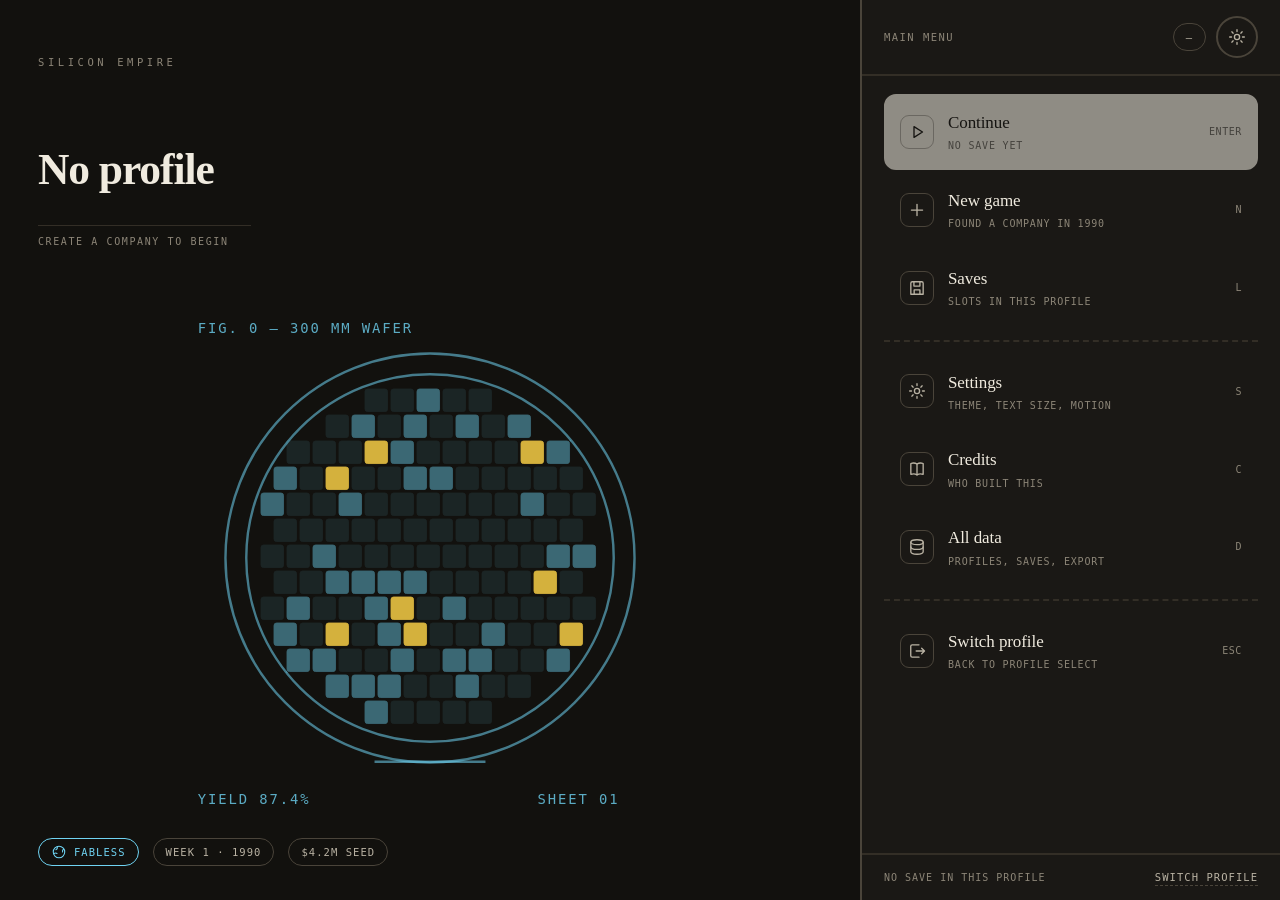
==== index.html @ 6ec697c1 "Rebuild flow: menu as entry, New game opens founding screen, build the desk - Menu is now the landin" ====
<!doctype html>
<html lang="en" data-theme="dark" data-motion="on">
<head>
<meta charset="utf-8">
<meta name="viewport" content="width=device-width, initial-scale=1">
<title>Silicon Empire</title>
<link rel="stylesheet" href="./src/styles/tokens.css">
<link rel="stylesheet" href="./src/styles/base.css">
<link rel="stylesheet" href="./src/styles/components.css">
<link rel="stylesheet" href="./src/styles/screens.css">
<link rel="stylesheet" href="./src/styles/desk.css">
</head>
<body data-screen="menu" data-scale="md">

<!-- ══════════════ hand-drawn icon sprite — 24×24 grid, one stroke weight ══════════════ -->
<svg class="sprite" aria-hidden="true" focusable="false" xmlns="http://www.w3.org/2000/svg">
  <symbol id="i-die" viewBox="0 0 24 24">
    <rect x="5" y="5" width="14" height="14" rx="1.5"/>
    <rect x="9.5" y="9.5" width="5" height="5" rx="1"/>
    <path d="M9 2.5v2.5M15 2.5v2.5M9 19v2.5M15 19v2.5M2.5 9H5M2.5 15H5M19 9h2.5M19 15h2.5"/>
  </symbol>
  <symbol id="i-home" viewBox="0 0 24 24">
    <path d="M4.2 10.6 12 4.2l7.8 6.4"/>
    <path d="M6.2 9.8v9.4c0 .6.5 1 1 1h9.6c.6 0 1-.4 1-1V9.8"/>
    <path d="M9.8 20.2v-5.4h4.4v5.4"/>
  </symbol>
  <symbol id="i-user" viewBox="0 0 24 24">
    <circle cx="12" cy="8.5" r="3.6"/>
    <path d="M4.7 20.2c.9-3.7 3.8-5.6 7.3-5.6s6.4 1.9 7.3 5.6"/>
  </symbol>
  <symbol id="i-plus" viewBox="0 0 24 24"><path d="M12 5.2v13.4M5.3 12.1h13.4"/></symbol>
  <symbol id="i-play" viewBox="0 0 24 24"><path d="M8.4 5.6 18.6 12 8.4 18.4z"/></symbol>
  <symbol id="i-pause" viewBox="0 0 24 24"><path d="M9.4 5.6v12.8M14.6 5.6v12.8"/></symbol>
  <symbol id="i-disk" viewBox="0 0 24 24">
    <path d="M4.6 6.2c0-1 .8-1.7 1.7-1.7h11.4c1 0 1.7.8 1.7 1.7v13.3H4.6z"/>
    <path d="M8.3 4.7v5h7.2v-5M8.6 19.4v-5.1h6.9v5.1"/>
  </symbol>
  <symbol id="i-gear" viewBox="0 0 24 24">
    <circle cx="12" cy="12" r="3.1"/>
    <path d="M12 3.2v2.2M12 18.6v2.2M3.2 12h2.2M18.6 12h2.2M5.8 5.8l1.6 1.6M16.6 16.6l1.6 1.6M18.2 5.8l-1.6 1.6M7.4 16.6l-1.6 1.6"/>
  </symbol>
  <symbol id="i-info" viewBox="0 0 24 24">
    <circle cx="12" cy="12" r="8.4"/><path d="M12 10.7v5.6M12 7.7v.6"/>
  </symbol>
  <symbol id="i-exit" viewBox="0 0 24 24">
    <path d="M14.4 4.6H6.2c-1 0-1.7.8-1.7 1.7v11.4c0 1 .8 1.7 1.7 1.7h8.2"/>
    <path d="M17.6 8.6 21 12l-3.4 3.4M11 12h9.6"/>
  </symbol>
  <symbol id="i-arrow" viewBox="0 0 24 24"><path d="M4.6 12h14M13.4 6.8 18.6 12l-5.2 5.2"/></symbol>
  <symbol id="i-check" viewBox="0 0 24 24"><path d="M5.2 12.6 9.8 17l9-10"/></symbol>
  <symbol id="i-warn" viewBox="0 0 24 24"><path d="M12 4.4 21 19.6H3z"/><path d="M12 10v3.6M12 16.7v.5"/></symbol>
  <symbol id="i-calendar" viewBox="0 0 24 24">
    <rect x="4.3" y="5.7" width="15.4" height="14" rx="2"/>
    <path d="M4.3 10h15.4M8.6 3.8v3.6M15.4 3.8v3.6"/>
  </symbol>
  <symbol id="i-wafer" viewBox="0 0 24 24">
    <path d="M12 3.4a8.6 8.6 0 1 0 0 17.2 8.6 8.6 0 0 0 0-17.2z"/>
    <path d="M3.9 14.6c1.7-1 3.4-1.5 5.1-.4M9.6 3.9c.4 1.9-.4 3.7-2.2 4.6M19.2 7.4c-1.5 1-2.4 2.7-1.9 4.6"/>
  </symbol>
  <symbol id="i-book" viewBox="0 0 24 24">
    <path d="M4.6 5.4c2.4-.9 4.9-.9 7.4.6 2.5-1.5 5-1.5 7.4-.6v13c-2.4-.9-4.9-.9-7.4.6-2.5-1.5-5-1.5-7.4-.6z"/>
    <path d="M12 6v13"/>
  </symbol>
  <symbol id="i-ruler" viewBox="0 0 24 24">
    <rect x="2.8" y="8.2" width="18.4" height="7.6" rx="1.4"/>
    <path d="M6.6 8.4v3.2M10 8.4v2.2M13.4 8.4v3.2M16.8 8.4v2.2"/>
  </symbol>
  <symbol id="i-beaker" viewBox="0 0 24 24">
    <path d="M9.2 3.6v5.2L4.8 17c-.5.9.1 1.9 1.1 1.9h12.2c1 0 1.6-1 1.1-1.9l-4.4-8.2V3.6"/>
    <path d="M7.8 3.6h8.4M6.6 14.2h10.8"/>
  </symbol>
  <symbol id="i-scale" viewBox="0 0 24 24">
    <path d="M12 4.4v15.2M7.4 19.6h9.2M4.4 8.2h15.2"/>
    <path d="M4.4 8.2 1.9 14a2.6 2.6 0 0 0 5 0zM19.6 8.2 17.1 14a2.6 2.6 0 0 0 5 0z"/>
  </symbol>
  <symbol id="i-ledger" viewBox="0 0 24 24">
    <rect x="4.6" y="3.6" width="14.8" height="16.8" rx="1.6"/>
    <path d="M8.2 8.2h7.6M8.2 12h7.6M8.2 15.8h4.6"/>
    <path d="M2.8 6.4h1.8M2.8 12h1.8M2.8 17.6h1.8"/>
  </symbol>
  <symbol id="i-news" viewBox="0 0 24 24">
    <rect x="3.4" y="5.2" width="14" height="13.6" rx="1.4"/>
    <path d="M17.4 8.6h2.2c.6 0 1 .5 1 1v7.8c0 .8-.6 1.4-1.4 1.4h-1.8"/>
    <path d="M6.2 8.4h8.4v4H6.2zM6.2 15h8.4M6.2 17.2h5.2"/>
  </symbol>
  <symbol id="i-company" viewBox="0 0 24 24">
    <path d="M3.6 20.4V7.2l7-3.6v16.8M10.6 20.4h9.8V11l-5.4-2.6"/>
    <path d="M6.4 9.6h1.6M6.4 12.8h1.6M6.4 16h1.6M13.4 13.4h1.6M13.4 16.6h1.6"/>
  </symbol>
  <symbol id="i-data" viewBox="0 0 24 24">
    <ellipse cx="12" cy="6.2" rx="7.4" ry="2.9"/>
    <path d="M4.6 6.2v11.6c0 1.6 3.3 2.9 7.4 2.9s7.4-1.3 7.4-2.9V6.2"/>
    <path d="M4.6 12c0 1.6 3.3 2.9 7.4 2.9s7.4-1.3 7.4-2.9"/>
  </symbol>
  <symbol id="i-cash" viewBox="0 0 24 24">
    <rect x="2.8" y="6.4" width="18.4" height="11.2" rx="1.8"/>
    <circle cx="12" cy="12" r="2.8"/>
    <path d="M6 9.6v4.8M18 9.6v4.8"/>
  </symbol>
  <symbol id="i-spark" viewBox="0 0 24 24">
    <path d="M12 4.2l1.9 4.7 4.7 1.9-4.7 1.9L12 17.4l-1.9-4.7L5.4 10.8l4.7-1.9z"/>
    <path d="M18.6 16.4l.8 2 2 .8-2 .8-.8 2-.8-2-2-.8 2-.8z"/>
  </symbol>
  <symbol id="i-battery" viewBox="0 0 24 24">
    <rect x="8.4" y="2.8" width="7.2" height="2.4" rx="1"/>
    <rect x="5.6" y="5.6" width="12.8" height="15.6" rx="2"/>
    <path d="M8.6 18.2v-8h6.8v8z" fill="currentColor" opacity=".55" stroke="none"/>
  </symbol>

  <!-- diorama artwork: a package + die with functional blocks -->
  <symbol id="art-die" viewBox="0 0 320 320">
    <rect class="dio-package" x="30" y="30" width="260" height="260" rx="14"/>
    <rect class="dio-die" x="74" y="74" width="172" height="172" rx="4"/>
    <g class="dio-block">
      <rect x="84" y="84" width="72" height="62" rx="2"/>
      <rect x="164" y="84" width="72" height="28" rx="2"/>
      <rect x="164" y="118" width="72" height="28" rx="2"/>
      <rect x="84" y="154" width="70" height="42" rx="2"/>
      <rect x="162" y="154" width="74" height="42" rx="2"/>
      <path d="M84 204h152"/>
      <path d="M84 212h108"/>
      <path d="M84 220h132"/>
    </g>
    <g class="dio-pin">
      <path d="M52 30v-8M76 30v-8M100 30v-8M124 30v-8M148 30v-8M172 30v-8M196 30v-8M220 30v-8M244 30v-8M268 30v-8"/>
      <path d="M52 290v8M76 290v8M100 290v8M124 290v8M148 290v8M172 290v8M196 290v8M220 290v8M244 290v8M268 290v8"/>
      <path d="M30 52h-8M30 76h-8M30 100h-8M30 124h-8M30 148h-8M30 172h-8M30 196h-8M30 220h-8M30 244h-8M30 268h-8"/>
      <path d="M290 52h8M290 76h8M290 100h8M290 124h8M290 148h8M290 172h8M290 196h8M290 220h8M290 244h8M290 268h8"/>
    </g>
    <g class="dio-label">
      <text x="88" y="118">L2 CACHE</text>
      <text x="168" y="102">FPU</text>
      <text x="168" y="136">DECODE</text>
      <text x="88" y="178">ALU ×2</text>
      <text x="166" y="178">LOAD / STORE</text>
    </g>
    <text class="dio-note" x="30" y="16">FIG. 1 — DIE FLOORPLAN</text>
    <text class="dio-note" x="196" y="312">SCALE 1:1</text>
    <text class="dio-note" x="30" y="312">SHEET 01 / 04</text>
  </symbol>
</svg>

<!-- ═════════════════════════════ MAIN MENU ═════════════════════════════ -->
<main class="screen screen--menu" id="screen-menu" aria-labelledby="menuCompany">
  <section class="menu-left">
    <div class="blueprint-bg" aria-hidden="true"></div>

    <div class="menu-brand">
      <span class="wordmark-spaced">Silicon Empire</span>
      <div class="company-block">
        <h1 class="company-name" id="menuCompany">Untitled Company</h1>
        <p class="company-founded" id="menuFounded">
          founded <b>1990</b> · by <b>—</b>
        </p>
      </div>
    </div>

    <figure class="menu-art" aria-hidden="true">
      <svg viewBox="0 0 300 300" role="presentation">
        <circle class="wafer-edge" cx="150" cy="150" r="118"/>
        <circle class="wafer-edge" cx="150" cy="150" r="106" opacity=".25"/>
        <path class="wafer-edge" d="M118 267.5h64" stroke-width="2.4"/>
        <g id="waferDies"></g>
        <text class="wafer-note" x="16" y="20">FIG. 0 — 300 MM WAFER</text>
        <text class="wafer-note" x="16" y="292">YIELD 87.4%</text>
        <text class="wafer-note" x="212" y="292">SHEET 01</text>
      </svg>
    </figure>

    <div class="menu-left-foot">
      <span class="pill pill--bp"><svg class="i i--16" aria-hidden="true"><use href="#i-wafer"/></svg> Fabless</span>
      <span class="pill" id="menuWeekPill">Week 1 · 1990</span>
      <span class="pill" id="menuCashPill">$4.2M seed</span>
    </div>
  </section>

  <aside class="menu-right">
    <div class="menu-bar">
      <span class="lbl">Main menu</span>
      <div class="menu-bar__right">
        <span class="pill" id="profilePill">—</span>
        <button class="icon-btn" type="button" data-action="settings" title="Settings" aria-label="Settings">
          <svg class="i" aria-hidden="true"><use href="#i-gear"/></svg>
        </button>
      </div>
    </div>

    <nav class="menu-list" id="menuList" aria-label="Main menu"></nav>

    <div class="menu-right-foot">
      <span class="footnote" id="menuStatus">No save in this profile</span>
      <button class="linkish" type="button" data-action="signout">Switch profile</button>
    </div>
  </aside>
</main>

<!-- ═════════════════════════════ NEW GAME ═════════════════════════════ -->
<main class="screen screen--login" id="screen-newgame" aria-labelledby="newGameTitle">
  <div class="blueprint-bg" aria-hidden="true"></div>
  <span class="corner corner--tl" aria-hidden="true"></span>
  <span class="corner corner--tr" aria-hidden="true"></span>
  <span class="corner corner--bl" aria-hidden="true"></span>
  <span class="corner corner--br" aria-hidden="true"></span>

  <div class="login-wrap">
    <header class="login-head">
      <span class="login-mark" aria-hidden="true">
        <svg class="i i--24"><use href="#i-die"/></svg>
      </span>
      <span class="wordmark-spaced">Silicon Empire</span>
      <h1 class="login-title" id="newGameTitle">Found your company</h1>
      <p class="login-sub">January 1990. One fabless startup, a modest chequebook and a rival industry that has no idea who you are yet.</p>
    </header>

    <section class="card login-card">
      <form id="newGameForm" novalidate>
        <div class="field-wrap">
          <label class="lbl" for="founderName">Founder name</label>
          <input class="field" id="founderName" name="founderName" type="text" autocomplete="off"
                 spellcheck="false" placeholder="e.g. A. Grove" maxlength="28">
          <p class="field-hint" id="nameHint">Printed as “by …” on your company plate.</p>
        </div>

        <div class="field-wrap">
          <label class="lbl" for="companyName">Company name</label>
          <input class="field" id="companyName" name="companyName" type="text" autocomplete="off"
                 spellcheck="false" placeholder="Untitled Company" maxlength="34">
          <p class="field-hint">You can rename it later.</p>
        </div>

        <div class="field-wrap">
          <label class="lbl" for="seedInput">Seed</label>
          <input class="field" id="seedInput" name="seed" type="number" inputmode="numeric"
                 value="1990" min="1" max="999999">
          <p class="field-hint">Same seed and same choices give the same world.</p>
        </div>

        <button class="btn btn--solid btn--wide" type="submit" id="foundBtn">
          Found company
          <svg class="i i--16" aria-hidden="true"><use href="#i-arrow"/></svg>
        </button>
      </form>

      <div class="profiles" id="profilesWrap" hidden>
        <div class="profiles__head">
          <span class="lbl">Existing profiles</span>
          <span class="footnote" id="profileCount"></span>
        </div>
        <div id="profileList" role="list"></div>
      </div>
    </section>

    <footer class="login-foot">
      <button class="linkish" type="button" data-action="back-to-menu">← Back to menu</button>
    </footer>
  </div>
</main>

<!-- ═════════════════════════════ THE DESK ═════════════════════════════ -->
<main class="screen screen--desk" id="screen-desk" aria-label="Company desk">
  <!-- left sidebar: the device -->
  <nav class="side" aria-label="Sections">
    <button class="side__home" type="button" data-action="menu" title="Main menu" aria-label="Main menu">
      <svg class="i i--24" aria-hidden="true"><use href="#i-home"/></svg>
    </button>

    <div class="side__nav" id="sideNav"></div>

    <div class="side__foot">
      <div class="clock">
        <span class="clock__year" id="clockYear">1990</span>
        <span class="clock__week" id="clockWeek">W 01</span>
      </div>

      <div class="batt" id="battery" data-state="ok" title="Cash runway" aria-label="Cash runway">
        <i class="batt__fill" id="batteryFill"></i>
      </div>
      <span class="batt__label" id="batteryLabel">7 yr</span>

      <div class="speed" role="group" aria-label="Simulation speed">
        <button type="button" data-speed="0" aria-pressed="false" title="Pause">
          <svg class="i i--16" aria-hidden="true"><use href="#i-pause"/></svg>
        </button>
        <button type="button" data-speed="1" aria-pressed="true">1×</button>
        <button type="button" data-speed="4" aria-pressed="false">4×</button>
        <button type="button" data-speed="16" aria-pressed="false">16×</button>
      </div>
    </div>
  </nav>

  <!-- centre column -->
  <div class="desk-main">
    <header class="desk-head">
      <div class="desk-ident">
        <span class="wordmark-spaced">Silicon Empire</span>
        <h1 class="company-name-sm" id="deskCompany">Untitled Company</h1>
        <p class="company-founded">founded <b id="deskFounded">1990</b> · by <b id="deskFounder">—</b></p>
      </div>

      <div class="hud" id="hud">
        <div class="hud__slot" id="hudCashSlot">
          <span class="hud__label">Cash</span>
          <span class="hud__row">
            <span class="hud__value" id="hudCash">$4.20M</span>
            <span class="hud__delta up" id="hudCashDelta">▲ $0</span>
          </span>
        </div>
        <div class="hud__slot hud__slot--rp">
          <span class="hud__label">Research</span>
          <span class="hud__row">
            <span class="hud__value" id="hudRp">0 RP</span>
            <span class="hud__delta" id="hudRpRate">+0/wk</span>
          </span>
        </div>
      </div>
    </header>

    <!-- centre: diorama -->
    <section class="desk-centre" aria-label="Current activity">
      <div class="desk-centre__grid" aria-hidden="true"></div>

      <svg class="dio" id="dio" viewBox="0 0 320 320" role="img" aria-labelledby="dioTitle">
        <defs>
          <clipPath id="dioClip">
            <rect id="dioClipRect" x="0" y="320" width="320" height="0"/>
          </clipPath>
        </defs>

        <!-- empty vessel -->
        <use href="#art-die" class="dio-base"/>

        <!-- liquid fill -->
        <g clip-path="url(#dioClip)">
          <use href="#art-die" class="dio-fill"/>
          <rect class="dio-fill dio-fill--solid" x="30" y="30" width="260" height="260" rx="14"/>
          <circle class="dio-bubble" cx="120" cy="286" r="3.2"/>
          <circle class="dio-bubble" cx="158" cy="292" r="2.4"/>
          <circle class="dio-bubble" cx="196" cy="288" r="2.8"/>
          <circle class="dio-bubble" cx="234" cy="294" r="2.2"/>
        </g>

        <!-- wave at the seam -->
        <path class="dio-wave" id="dioWave" d=""/>
      </svg>

      <div class="dio-caption">
        <h2 class="dio-title" id="dioTitle">Researching <em>L3 Cache</em></h2>
        <p class="dio-sub" id="dioSub">62% · 9 wk left · W 41</p>
      </div>
    </section>

    <!-- bottom: recent -->
    <section class="recent" aria-label="Recent">
      <div class="recent__head">
        <span class="lbl">Recent</span>
        <span class="footnote" id="recentCount">—</span>
      </div>
      <div class="recent__scroller" id="recentScroller"></div>
    </section>
  </div>

  <!-- right rail -->
  <aside class="rail" aria-label="Finances">
    <div class="profit">
      <div class="profit__row">
        <span class="profit__label">Profit · month</span>
        <span class="profit__value" id="profitMonth">$0</span>
      </div>
      <div class="profit__row">
        <span class="profit__label">Profit · year</span>
        <span class="profit__value" id="profitYear">$0</span>
      </div>
    </div>

    <div class="chart-card">
      <div class="chart-card__head">
        <span class="lbl">Earnings</span>
        <span class="footnote">52 wk</span>
      </div>
      <div class="chart-card__body">
        <svg class="chart" id="earningsChart" viewBox="0 0 320 180" preserveAspectRatio="none" role="img" aria-label="Weekly earnings by product"></svg>
      </div>
      <div class="chart__legend" id="chartLegend"></div>
    </div>
  </aside>
</main>

<div class="toast-host" id="toastHost" aria-live="polite" aria-atomic="false"></div>
<div class="modal-host" id="modalHost" hidden></div>

<script type="module" src="./src/main.js"></script>
</body>
</html>
---- src/styles/tokens.css ----
/* ─────────────────────────────────────────────────────────────
   Silicon Empire — design tokens
   Source of truth: design/styleguide.html
   Dark is the default; light is kept at parity via [data-theme="light"]
   ───────────────────────────────────────────────────────────── */

:root {
  /* surfaces — warm near-blacks, never blue-grey */
  --paper-0: #12110E;
  --paper-1: #1A1815;
  --paper-2: #201D19;
  --paper-3: #2A2620;

  /* ink */
  --ink-0: #F0EBDF;
  --ink-1: #B9B2A3;
  --ink-2: #8C8577;

  /* rules */
  --rule: #332E26;
  --rule-strong: #4A443A;

  /* accents */
  --green: #5C9E85;
  --green-ink: #0E1512;
  --red: #E2604A;
  --red-ink: #1A0E0A;
  --yellow: #F7CE46;
  --yellow-ink: #1A1508;

  /* blueprint layer — technical surfaces only */
  --bp: #6FD3F2;
  --bp-grid: #254A5A;
  --bp-faint: #173340;
  --bp-bg: #0C1418;

  /* form */
  --shadow: 0 2px 0 #000;
  --shadow-lift: 2px 3px 0 #000;
  --radius: 16px;
  --radius-sm: 11px;
  --radius-pill: 999px;

  --serif: "Iowan Old Style", "Palatino Linotype", Palatino, "Book Antiqua", Georgia, serif;
  --mono: ui-monospace, SFMono-Regular, "SF Mono", Menlo, Consolas, monospace;

  --dur: 160ms;
  --ease: cubic-bezier(.2, .7, .3, 1);
}

[data-theme="light"] {
  --paper-0: #EDE9DE;
  --paper-1: #F6F3EA;
  --paper-2: #FAF9F4;
  --paper-3: #FFFFFF;

  --ink-0: #17170F;
  --ink-1: #4A453B;
  --ink-2: #7A7367;

  --rule: #D8D3C6;
  --rule-strong: #B9B2A1;

  --green: #24453A;
  --green-ink: #FAF9F4;
  --red: #CD3E2D;
  --red-ink: #FAF9F4;
  --yellow: #FBD64A;
  --yellow-ink: #17170F;

  --bp: #1F6E8A;
  --bp-grid: #A8CBD8;
  --bp-faint: #D5E6ED;
  --bp-bg: #EAF3F6;

  --shadow: 0 2px 0 #17170F;
  --shadow-lift: 2px 3px 0 #17170F;
}
---- src/styles/base.css ----
/* ── reset + base ─────────────────────────────────────────── */

*,
*::before,
*::after { box-sizing: border-box; }

html, body { height: 100%; }

body {
  margin: 0;
  background: var(--paper-0);
  color: var(--ink-0);
  font-family: var(--serif);
  font-size: 16px;
  line-height: 1.55;
  -webkit-font-smoothing: antialiased;
  text-rendering: optimizeLegibility;
  overflow: hidden; /* the desk is a device, not a page */
}

h1, h2, h3, p, figure { margin: 0; }

button, input, select {
  font: inherit;
  color: inherit;
}

/* ── type utilities ───────────────────────────────────────── */

.lbl {
  font-family: var(--mono);
  font-size: 10.5px;
  font-weight: 500;
  letter-spacing: .14em;
  text-transform: uppercase;
  color: var(--ink-2);
}

.lbl--ink { color: var(--ink-1); }

.wordmark-spaced {
  font-family: var(--mono);
  font-size: 10.5px;
  letter-spacing: .34em;
  text-transform: uppercase;
  color: var(--ink-2);
  white-space: nowrap;
}

.footnote {
  font-family: var(--mono);
  font-size: 10px;
  letter-spacing: .1em;
  text-transform: uppercase;
  color: var(--ink-2);
}

.mono {
  font-family: var(--mono);
  font-variant-numeric: tabular-nums;
}

/* ── focus ────────────────────────────────────────────────── */

:focus-visible {
  outline: 2px solid var(--yellow);
  outline-offset: 3px;
  border-radius: 4px;
}

/* ── motion ───────────────────────────────────────────────── */

html[data-motion="off"] *,
html[data-motion="off"] *::before,
html[data-motion="off"] *::after {
  animation: none !important;
  transition: none !important;
}

@media (prefers-reduced-motion: reduce) {
  *, *::before, *::after {
    animation-duration: .01ms !important;
    transition-duration: .01ms !important;
  }
}

/* ── icon defaults ────────────────────────────────────────── */

.sprite { position: absolute; width: 0; height: 0; overflow: hidden; }

.i {
  width: 20px;
  height: 20px;
  flex: none;
  stroke: currentColor;
  fill: none;
  stroke-width: 1.6;
  stroke-linecap: round;
  stroke-linejoin: round;
  overflow: visible;
}

.i--16 { width: 16px; height: 16px; }
.i--24 { width: 24px; height: 24px; }

/* ── screens ──────────────────────────────────────────────── */

.screen {
  position: fixed;
  inset: 0;
  display: none;
}

body[data-screen="newgame"] .screen--login,
body[data-screen="menu"] .screen--menu,
body[data-screen="desk"] .screen--desk {
  display: grid;
}

/* text scale — stopgap until token-driven rem scale */
body[data-scale="lg"] { zoom: 1.12; }
body[data-scale="xl"] { zoom: 1.24; }
---- src/styles/components.css ----
/* ── buttons ──────────────────────────────────────────────── */

.btn {
  display: inline-flex;
  align-items: center;
  justify-content: center;
  gap: 10px;
  padding: 12px 18px;
  border: 2px solid var(--ink-0);
  border-radius: var(--radius-sm);
  background: transparent;
  color: var(--ink-0);
  font-family: var(--mono);
  font-size: 11.5px;
  font-weight: 600;
  letter-spacing: .11em;
  text-transform: uppercase;
  cursor: pointer;
  box-shadow: var(--shadow);
  transition: transform var(--dur) var(--ease), box-shadow var(--dur) var(--ease), background var(--dur) var(--ease);
}

.btn:hover { transform: translate(-1px, -1px); box-shadow: var(--shadow-lift); }
.btn:active { transform: translate(1px, 2px); box-shadow: 0 0 0 #000; }

.btn--solid {
  background: var(--ink-0);
  color: var(--paper-0);
  border-color: var(--ink-0);
}

.btn--yellow {
  background: var(--yellow);
  color: var(--yellow-ink);
  border-color: var(--yellow);
}

.btn--ghost {
  border-color: var(--rule-strong);
  color: var(--ink-1);
  box-shadow: none;
}

.btn--ghost:hover { color: var(--ink-0); border-color: var(--ink-2); }

.btn--wide { width: 100%; }

.btn:disabled {
  opacity: .45;
  cursor: not-allowed;
  transform: none;
  box-shadow: none;
}

.icon-btn {
  display: grid;
  place-items: center;
  width: 42px;
  height: 42px;
  border: 2px solid var(--rule-strong);
  border-radius: 50%;
  background: transparent;
  color: var(--ink-1);
  cursor: pointer;
  transition: color var(--dur) var(--ease), border-color var(--dur) var(--ease), transform var(--dur) var(--ease);
}

.icon-btn:hover {
  color: var(--ink-0);
  border-color: var(--ink-2);
  transform: translateY(-1px);
}

/* ── cards ────────────────────────────────────────────────── */

.card {
  background: var(--paper-2);
  border: 2px solid var(--rule);
  border-radius: var(--radius);
  box-shadow: var(--shadow);
}

/* ── pills ────────────────────────────────────────────────── */

.pill {
  display: inline-flex;
  align-items: center;
  gap: 7px;
  padding: 5px 12px;
  border: 1.5px solid var(--rule-strong);
  border-radius: var(--radius-pill);
  font-family: var(--mono);
  font-size: 10.5px;
  letter-spacing: .1em;
  text-transform: uppercase;
  color: var(--ink-1);
  white-space: nowrap;
}

.pill--green { background: var(--green); color: var(--green-ink); border-color: var(--green); font-weight: 600; }
.pill--yellow { background: var(--yellow); color: var(--yellow-ink); border-color: var(--yellow); font-weight: 600; }
.pill--red { background: var(--red); color: var(--red-ink); border-color: var(--red); font-weight: 600; }
.pill--bp { color: var(--bp); border-color: var(--bp); }

/* ── fields ───────────────────────────────────────────────── */

.field-wrap { display: grid; gap: 8px; }

.field {
  width: 100%;
  padding: 12px 14px;
  border: 2px solid var(--rule-strong);
  border-radius: var(--radius-sm);
  background: var(--paper-1);
  color: var(--ink-0);
  font-family: var(--mono);
  font-size: 14px;
  letter-spacing: .02em;
  transition: border-color var(--dur) var(--ease), background var(--dur) var(--ease);
}

.field::placeholder { color: var(--ink-2); }

.field:focus {
  outline: none;
  border-color: var(--yellow);
  background: var(--paper-2);
}

.field--invalid { border-color: var(--red); }

.field-hint {
  font-family: var(--mono);
  font-size: 10.5px;
  letter-spacing: .06em;
  color: var(--ink-2);
  min-height: 15px;
}

.field-hint--error { color: var(--red); }

/* ── toast ────────────────────────────────────────────────── */

.toast-host {
  position: fixed;
  left: 50%;
  bottom: 26px;
  transform: translateX(-50%);
  display: grid;
  gap: 10px;
  z-index: 90;
  pointer-events: none;
}

.toast {
  display: flex;
  align-items: center;
  gap: 10px;
  padding: 11px 16px;
  border: 2px solid var(--rule-strong);
  border-radius: var(--radius-sm);
  background: var(--paper-3);
  color: var(--ink-0);
  font-family: var(--mono);
  font-size: 12px;
  letter-spacing: .03em;
  box-shadow: var(--shadow);
  animation: toast-in 220ms var(--ease);
}

.toast--warn { border-color: var(--yellow); }
.toast--warn .i { color: var(--yellow); }

@keyframes toast-in {
  from { opacity: 0; transform: translateY(8px); }
  to { opacity: 1; transform: translateY(0); }
}

/* ── modal ────────────────────────────────────────────────── */

.modal-host {
  position: fixed;
  inset: 0;
  z-index: 100;
  display: grid;
  place-items: center;
  padding: 24px;
  background: rgb(0 0 0 / 62%);
  backdrop-filter: blur(2px);
}

.modal-host[hidden] { display: none; }

.modal {
  width: min(520px, 100%);
  max-height: 82vh;
  overflow: auto;
  background: var(--paper-2);
  border: 2px solid var(--rule-strong);
  border-radius: var(--radius);
  box-shadow: 0 4px 0 #000;
  animation: modal-in 200ms var(--ease);
}

@keyframes modal-in {
  from { opacity: 0; transform: translateY(10px) scale(.99); }
  to { opacity: 1; transform: none; }
}

.modal__head {
  display: flex;
  align-items: center;
  justify-content: space-between;
  gap: 16px;
  padding: 16px 20px;
  border-bottom: 2px dashed var(--rule);
}

.modal__title { font-size: 21px; letter-spacing: -.01em; }
.modal__body { padding: 20px; }
.modal__foot {
  display: flex;
  justify-content: flex-end;
  gap: 10px;
  padding: 16px 20px;
  border-top: 2px dashed var(--rule);
}

/* settings rows */
.setting {
  display: flex;
  align-items: center;
  justify-content: space-between;
  gap: 16px;
  padding: 12px 0;
  border-bottom: 1px dashed var(--rule);
}

.setting:last-child { border-bottom: 0; }
.setting__label { font-size: 15px; }
.setting__desc { font-size: 13px; color: var(--ink-2); margin-top: 2px; }

.seg {
  display: inline-flex;
  border: 2px solid var(--rule-strong);
  border-radius: 9px;
  overflow: hidden;
  flex: none;
}

.seg button {
  padding: 7px 11px;
  border: 0;
  border-right: 2px solid var(--rule-strong);
  background: transparent;
  color: var(--ink-1);
  font-family: var(--mono);
  font-size: 10.5px;
  letter-spacing: .08em;
  text-transform: uppercase;
  cursor: pointer;
}

.seg button:last-child { border-right: 0; }
.seg button[aria-pressed="true"] { background: var(--ink-0); color: var(--paper-0); }

/* ── saves / data lists ───────────────────────────────────── */

.slot-list { display: grid; gap: 8px; }

.slot {
  display: flex;
  align-items: center;
  gap: 12px;
  padding: 11px 12px;
  border: 2px solid var(--rule);
  border-radius: var(--radius-sm);
  background: var(--paper-1);
}

.slot__body { flex: 1; min-width: 0; }

.slot__name {
  font-size: 15px;
  white-space: nowrap;
  overflow: hidden;
  text-overflow: ellipsis;
}

.slot__meta {
  font-family: var(--mono);
  font-size: 10px;
  letter-spacing: .06em;
  text-transform: uppercase;
  color: var(--ink-2);
  margin-top: 2px;
}

.slot__actions { display: flex; align-items: center; gap: 8px; flex: none; }
.slot__actions .icon-btn { width: 34px; height: 34px; }

.empty { padding: 22px 4px; text-align: center; }
.empty__title { font-size: 18px; margin-bottom: 4px; }
.empty__body { color: var(--ink-2); font-size: 14px; }

.data-grid {
  display: grid;
  grid-template-columns: repeat(3, 1fr);
  gap: 8px;
  margin-bottom: 16px;
}

.data-stat {
  display: grid;
  gap: 4px;
  padding: 10px 12px;
  border: 2px solid var(--rule);
  border-radius: var(--radius-sm);
  background: var(--paper-1);
}

.data-stat__value {
  font-family: var(--mono);
  font-size: 17px;
  font-variant-numeric: tabular-nums;
}

.danger-zone {
  display: flex;
  align-items: center;
  gap: 12px;
  margin-top: 18px;
  padding-top: 16px;
  border-top: 2px dashed var(--rule);
}

.btn--red {
  background: var(--red);
  border-color: var(--red);
  color: var(--red-ink);
}
---- src/styles/screens.css ----
/* ─────────────────────────────────────────────────────────────
   Login + main menu
   ───────────────────────────────────────────────────────────── */

/* ── shared blueprint backdrop ────────────────────────────── */

.blueprint-bg {
  position: absolute;
  inset: 0;
  background-color: var(--paper-0);
  background-image:
    linear-gradient(to right, var(--rule) 1px, transparent 1px),
    linear-gradient(to bottom, var(--rule) 1px, transparent 1px),
    linear-gradient(to right, var(--bp-faint) 1px, transparent 1px),
    linear-gradient(to bottom, var(--bp-faint) 1px, transparent 1px);
  background-size: 12px 12px, 12px 12px, 60px 60px, 60px 60px;
  opacity: .5;
  pointer-events: none;
}

.corner {
  position: absolute;
  width: 18px;
  height: 18px;
  border: 0 solid var(--bp);
  opacity: .55;
  pointer-events: none;
}

.corner--tl { top: 18px; left: 18px; border-top-width: 2px; border-left-width: 2px; }
.corner--tr { top: 18px; right: 18px; border-top-width: 2px; border-right-width: 2px; }
.corner--bl { bottom: 18px; left: 18px; border-bottom-width: 2px; border-left-width: 2px; }
.corner--br { bottom: 18px; right: 18px; border-bottom-width: 2px; border-right-width: 2px; }

/* ═══════════════════════════════════════════════════════════
   LOGIN
   ═══════════════════════════════════════════════════════════ */

.screen--login {
  place-items: center;
  overflow: auto;
  padding: 40px 20px;
}

.login-wrap {
  position: relative;
  width: min(430px, 100%);
  display: grid;
  gap: 22px;
}

.login-head {
  display: grid;
  gap: 10px;
  justify-items: center;
  text-align: center;
}

.login-mark {
  display: grid;
  place-items: center;
  width: 54px;
  height: 54px;
  border: 2px solid var(--bp);
  border-radius: 12px;
  color: var(--bp);
  background: var(--bp-bg);
  box-shadow: var(--shadow);
}

.login-title {
  font-size: 30px;
  font-weight: 700;
  letter-spacing: -.02em;
  line-height: 1.1;
  margin-top: 4px;
}

.login-sub {
  color: var(--ink-1);
  font-size: 14.5px;
  max-width: 34ch;
}

.login-card { padding: 22px; }
.login-card .field-wrap { margin-bottom: 16px; }

.login-card .btn--wide { margin-top: 4px; }

.login-foot {
  display: flex;
  align-items: center;
  justify-content: center;
  gap: 10px;
  text-align: center;
}

/* existing profiles */
.profiles {
  margin-top: 20px;
  padding-top: 16px;
  border-top: 2px dashed var(--rule);
  display: grid;
  gap: 8px;
}

.profiles__head {
  display: flex;
  align-items: baseline;
  justify-content: space-between;
  margin-bottom: 2px;
}

.profile {
  display: flex;
  align-items: center;
  gap: 12px;
  width: 100%;
  padding: 10px 12px;
  border: 2px solid var(--rule);
  border-radius: var(--radius-sm);
  background: transparent;
  color: var(--ink-0);
  text-align: left;
  cursor: pointer;
  transition: border-color var(--dur) var(--ease), background var(--dur) var(--ease), transform var(--dur) var(--ease);
}

.profile:hover {
  border-color: var(--ink-2);
  background: var(--paper-3);
  transform: translateY(-1px);
}

.profile__avatar {
  display: grid;
  place-items: center;
  width: 34px;
  height: 34px;
  flex: none;
  border-radius: 50%;
  background: var(--paper-3);
  border: 1.5px solid var(--rule-strong);
  color: var(--ink-1);
  font-family: var(--mono);
  font-size: 12px;
  letter-spacing: .02em;
}

.profile__body { flex: 1; min-width: 0; }

.profile__name {
  font-size: 15px;
  white-space: nowrap;
  overflow: hidden;
  text-overflow: ellipsis;
}

.profile__meta {
  font-family: var(--mono);
  font-size: 10px;
  letter-spacing: .08em;
  text-transform: uppercase;
  color: var(--ink-2);
  margin-top: 2px;
}

.profile__go { color: var(--ink-2); transition: color var(--dur) var(--ease), transform var(--dur) var(--ease); }
.profile:hover .profile__go { color: var(--ink-0); transform: translateX(2px); }

.linkish {
  border: 0;
  background: none;
  padding: 0;
  color: var(--ink-1);
  font-family: var(--mono);
  font-size: 10.5px;
  letter-spacing: .1em;
  text-transform: uppercase;
  cursor: pointer;
  border-bottom: 1px dashed var(--rule-strong);
}

.linkish:hover { color: var(--ink-0); border-color: var(--ink-2); }

/* ═══════════════════════════════════════════════════════════
   MAIN MENU
   ═══════════════════════════════════════════════════════════ */

.screen--menu {
  grid-template-columns: 1fr minmax(360px, 420px);
  gap: 0;
  overflow: hidden;
}

/* left: identity + art */
.menu-left {
  position: relative;
  display: grid;
  grid-template-rows: auto 1fr auto;
  gap: 20px;
  padding: 34px 38px;
  min-width: 0;
  overflow: hidden;
}

.menu-left > * { position: relative; z-index: 1; }

.menu-brand { display: grid; gap: 20px; }

.company-block { display: grid; gap: 6px; }

.company-name {
  font-size: clamp(30px, 3.4vw, 44px);
  font-weight: 700;
  letter-spacing: -.025em;
  line-height: 1.02;
}

.company-founded {
  font-family: var(--mono);
  font-size: 10.5px;
  letter-spacing: .16em;
  text-transform: uppercase;
  color: var(--ink-2);
  padding-top: 8px;
  border-top: 1px solid var(--rule);
  justify-self: start;
  padding-right: 22px;
}

.company-founded b { color: var(--ink-1); font-weight: 500; }

/* the wafer illustration */
.menu-art {
  position: relative;
  display: grid;
  place-items: center;
  min-height: 200px;
  color: var(--bp);
}

.menu-art svg { width: min(78%, 520px); height: auto; overflow: visible; }

.wafer-edge { fill: none; stroke: currentColor; stroke-width: 1.4; opacity: .55; }
.wafer-die { fill: currentColor; opacity: .1; stroke: currentColor; stroke-width: .5; }
.wafer-die--hot { fill: var(--yellow); opacity: .85; stroke: var(--yellow); }
.wafer-die--warm { fill: var(--bp); opacity: .45; }
.wafer-note {
  font-family: var(--mono);
  font-size: 8px;
  letter-spacing: 1.1px;
  fill: currentColor;
  opacity: .8;
  text-transform: uppercase;
}

@keyframes wafer-sweep {
  0%, 100% { opacity: .18; }
  50% { opacity: .55; }
}

.wafer-pulse { animation: wafer-sweep 4.6s ease-in-out infinite; }

.menu-left-foot {
  display: flex;
  align-items: center;
  gap: 14px;
  flex-wrap: wrap;
}

/* right: menu panel */
.menu-right {
  display: grid;
  grid-template-rows: auto 1fr auto;
  border-left: 2px solid var(--rule-strong);
  background: var(--paper-1);
  min-height: 0;
}

.menu-bar {
  display: flex;
  align-items: center;
  justify-content: space-between;
  gap: 12px;
  padding: 16px 22px;
  border-bottom: 2px solid var(--rule);
}

.menu-bar__right { display: flex; align-items: center; gap: 10px; }

.menu-list {
  display: grid;
  align-content: start;
  gap: 2px;
  padding: 18px 22px;
  overflow: auto;
}

.menu-item {
  position: relative;
  display: flex;
  align-items: center;
  gap: 14px;
  width: 100%;
  padding: 14px 14px;
  border: 2px solid transparent;
  border-radius: 12px;
  background: transparent;
  color: var(--ink-0);
  text-align: left;
  cursor: pointer;
  transition: background var(--dur) var(--ease), border-color var(--dur) var(--ease), color var(--dur) var(--ease);
}

.menu-item__icon {
  display: grid;
  place-items: center;
  width: 34px;
  height: 34px;
  flex: none;
  border: 1.5px solid var(--rule-strong);
  border-radius: 9px;
  color: var(--ink-1);
  transition: inherit;
}

.menu-item__body { flex: 1; min-width: 0; display: grid; gap: 2px; }

.menu-item__label {
  font-size: 17px;
  letter-spacing: -.005em;
}

.menu-item__desc {
  font-family: var(--mono);
  font-size: 10px;
  letter-spacing: .08em;
  text-transform: uppercase;
  color: var(--ink-2);
  white-space: nowrap;
  overflow: hidden;
  text-overflow: ellipsis;
}

.menu-item__hint {
  font-family: var(--mono);
  font-size: 10px;
  letter-spacing: .06em;
  color: var(--ink-2);
  flex: none;
}

.menu-item:hover,
.menu-item:focus-visible {
  background: var(--paper-3);
  border-color: var(--rule-strong);
}

.menu-item[data-selected="true"] {
  background: var(--ink-0);
  border-color: var(--ink-0);
  color: var(--paper-0);
}

.menu-item[data-selected="true"] .menu-item__icon {
  border-color: color-mix(in srgb, var(--paper-0) 30%, transparent);
  color: var(--paper-0);
}

.menu-item[data-selected="true"] .menu-item__desc,
.menu-item[data-selected="true"] .menu-item__hint { color: color-mix(in srgb, var(--paper-0) 62%, transparent); }

.menu-item--soon .menu-item__label { color: var(--ink-1); }
.menu-item--soon[data-selected="true"] .menu-item__label { color: var(--paper-0); }

.menu-sep {
  margin: 12px 0 10px;
  border-top: 2px dashed var(--rule);
}

.menu-right-foot {
  display: flex;
  align-items: center;
  justify-content: space-between;
  gap: 12px;
  padding: 14px 22px;
  border-top: 2px solid var(--rule);
}

/* small screens: stack */
@media (max-width: 880px) {
  .screen--menu { grid-template-columns: 1fr; grid-template-rows: auto 1fr; }
  .menu-left { padding: 24px; gap: 14px; }
  .menu-art { display: none; }
  .menu-right { border-left: 0; border-top: 2px solid var(--rule-strong); }
  .menu-list { padding: 12px 16px; }
}

/* ── credits ──────────────────────────────────────────────── */

.credits-list { display: grid; gap: 14px; }

.credit {
  display: grid;
  grid-template-columns: 120px 1fr;
  gap: 14px;
  padding-bottom: 12px;
  border-bottom: 1px dashed var(--rule);
}

.credit:last-child { border-bottom: 0; padding-bottom: 0; }
.credit dt { font-family: var(--mono); font-size: 10px; letter-spacing: .12em; text-transform: uppercase; color: var(--ink-2); padding-top: 3px; }
.credit dd { margin: 0; font-size: 14.5px; color: var(--ink-1); }
.credit dd b { color: var(--ink-0); font-weight: 600; }
---- src/styles/desk.css ----
/* ═══════════════════════════════════════════════════════════
   THE DESK — main game screen
   grid: [sidebar 84] [main] [rail 360]
   ═══════════════════════════════════════════════════════════ */

.screen--desk {
  grid-template-columns: 84px minmax(0, 1fr) 360px;
  background: var(--paper-0);
  overflow: hidden;
}

/* ── sidebar ──────────────────────────────────────────────── */

.side {
  display: grid;
  grid-template-rows: auto 1fr auto;
  align-items: start;
  justify-items: center;
  gap: 10px;
  padding: 14px 0 12px;
  border-right: 2px solid var(--rule-strong);
  background: var(--paper-1);
  min-height: 0;
}

.side__home {
  display: grid;
  place-items: center;
  width: 42px;
  height: 42px;
  border: 2px solid var(--rule-strong);
  border-radius: 12px;
  background: transparent;
  color: var(--ink-1);
  cursor: pointer;
  transition: color var(--dur) var(--ease), border-color var(--dur) var(--ease), transform var(--dur) var(--ease);
}

.side__home:hover { color: var(--ink-0); border-color: var(--ink-2); transform: translateY(-1px); }

.side__nav {
  display: grid;
  gap: 4px;
  width: 100%;
  padding: 6px 0;
  justify-items: center;
}

.nav-item {
  position: relative;
  display: grid;
  justify-items: center;
  gap: 4px;
  width: 68px;
  padding: 8px 0 6px;
  border: 2px solid transparent;
  border-radius: 11px;
  background: transparent;
  color: var(--ink-2);
  cursor: pointer;
  transition: color var(--dur) var(--ease), background var(--dur) var(--ease), border-color var(--dur) var(--ease);
}

.nav-item__label {
  font-family: var(--mono);
  font-size: 8.5px;
  letter-spacing: .08em;
  text-transform: uppercase;
}

.nav-item:hover { color: var(--ink-0); background: var(--paper-3); }

.nav-item[aria-current="page"] {
  background: var(--ink-0);
  color: var(--paper-0);
  border-color: var(--ink-0);
  box-shadow: var(--shadow);
}

.side__foot {
  display: grid;
  justify-items: center;
  gap: 10px;
  width: 100%;
  padding-top: 8px;
}

.clock {
  display: grid;
  justify-items: center;
  gap: 1px;
}

.clock__year {
  font-family: var(--mono);
  font-size: 13px;
  letter-spacing: .02em;
  color: var(--ink-0);
  font-variant-numeric: tabular-nums;
}

.clock__week {
  font-family: var(--mono);
  font-size: 9px;
  letter-spacing: .1em;
  color: var(--ink-2);
  text-transform: uppercase;
}

/* battery = cash runway */
.batt {
  position: relative;
  width: 30px;
  height: 44px;
  border: 2px solid var(--rule-strong);
  border-radius: 5px;
  padding: 2px;
  display: flex;
  align-items: flex-end;
}

.batt::before {
  content: "";
  position: absolute;
  top: -5px;
  left: 50%;
  transform: translateX(-50%);
  width: 10px;
  height: 3px;
  border-radius: 2px 2px 0 0;
  background: var(--rule-strong);
}

.batt__fill {
  width: 100%;
  height: 60%;
  border-radius: 2px;
  background: var(--green);
  transition: height 320ms var(--ease), background var(--dur) var(--ease);
}

.batt[data-state="warn"] .batt__fill { background: var(--yellow); }
.batt[data-state="low"] .batt__fill { background: var(--red); }

.batt__label {
  font-family: var(--mono);
  font-size: 8px;
  letter-spacing: .06em;
  color: var(--ink-2);
  text-transform: uppercase;
}

/* speed controls */
.speed {
  display: grid;
  gap: 3px;
  width: 56px;
}

.speed button {
  display: grid;
  place-items: center;
  height: 22px;
  border: 1.5px solid var(--rule-strong);
  border-radius: 6px;
  background: transparent;
  color: var(--ink-2);
  font-family: var(--mono);
  font-size: 9px;
  letter-spacing: .04em;
  cursor: pointer;
  transition: all var(--dur) var(--ease);
}

.speed button:hover { color: var(--ink-0); border-color: var(--ink-2); }

.speed button[aria-pressed="true"] {
  background: var(--yellow);
  border-color: var(--yellow);
  color: var(--yellow-ink);
  font-weight: 700;
}

/* ── main column ──────────────────────────────────────────── */

.desk-main {
  display: grid;
  grid-template-rows: auto minmax(0, 1fr) auto;
  min-width: 0;
  min-height: 0;
}

/* header */
.desk-head {
  display: flex;
  align-items: flex-start;
  justify-content: space-between;
  gap: 24px;
  padding: 18px 26px 14px;
  border-bottom: 2px solid var(--rule);
}

.desk-ident { display: grid; gap: 5px; min-width: 0; }

.company-name-sm {
  font-size: clamp(24px, 2.3vw, 32px);
  font-weight: 700;
  letter-spacing: -.025em;
  line-height: 1.05;
  white-space: nowrap;
  overflow: hidden;
  text-overflow: ellipsis;
}

.company-founded {
  font-family: var(--mono);
  font-size: 10px;
  letter-spacing: .16em;
  text-transform: uppercase;
  color: var(--ink-2);
}

.company-founded b { color: var(--ink-1); font-weight: 500; }

/* HUD: cash + research points */
.hud {
  display: flex;
  align-items: stretch;
  gap: 0;
  border: 2px solid var(--rule-strong);
  border-radius: 12px;
  background: var(--paper-2);
  box-shadow: var(--shadow);
  overflow: hidden;
  flex: none;
}

.hud__slot {
  display: grid;
  gap: 2px;
  padding: 8px 16px;
  min-width: 152px;
  border-right: 2px solid var(--rule);
}

.hud__slot:last-child { border-right: 0; }

.hud__label {
  font-family: var(--mono);
  font-size: 9px;
  letter-spacing: .13em;
  text-transform: uppercase;
  color: var(--ink-2);
}

.hud__row { display: flex; align-items: baseline; gap: 8px; }

.hud__value {
  font-family: var(--mono);
  font-size: 17px;
  letter-spacing: -.01em;
  font-variant-numeric: tabular-nums;
  color: var(--ink-0);
}

.hud__slot--rp .hud__value { font-size: 15px; color: var(--ink-1); }

.hud__delta {
  font-family: var(--mono);
  font-size: 10.5px;
  letter-spacing: .02em;
  font-variant-numeric: tabular-nums;
}

.hud__slot[data-negative="true"] { background: color-mix(in srgb, var(--red) 12%, var(--paper-2)); }
.hud__slot[data-negative="true"] .hud__value { color: var(--red); }

/* ── centre: diorama ──────────────────────────────────────── */

.desk-centre {
  position: relative;
  display: grid;
  grid-template-rows: 1fr auto;
  place-items: center;
  padding: 10px 26px 6px;
  min-height: 0;
  overflow: hidden;
}

.desk-centre__grid {
  position: absolute;
  inset: 0;
  background-image:
    linear-gradient(to right, var(--rule) 1px, transparent 1px),
    linear-gradient(to bottom, var(--rule) 1px, transparent 1px);
  background-size: 40px 40px;
  opacity: .28;
  mask-image: radial-gradient(ellipse at center, #000 25%, transparent 78%);
  pointer-events: none;
}

.dio {
  width: min(100%, 420px);
  height: auto;
  max-height: 100%;
  color: var(--ink-1);
  overflow: visible;
}

.dio-base { opacity: .22; stroke: currentColor; fill: none; stroke-width: 1.4; }
.dio-fill { stroke: var(--dio-accent, var(--bp)); fill: none; stroke-width: 1.4; }
.dio-fill--solid { fill: var(--dio-accent, var(--bp)); opacity: .12; }

.dio-package {
  fill: color-mix(in srgb, var(--paper-3) 70%, transparent);
  stroke: var(--ink-2);
  stroke-width: 1.2;
}

.dio-die {
  fill: color-mix(in srgb, var(--paper-2) 80%, transparent);
  stroke: var(--ink-2);
  stroke-width: 1.2;
}

.dio-block { fill: none; stroke: currentColor; stroke-width: .9; opacity: .5; }

.dio-pin { stroke: var(--ink-2); stroke-width: 1.4; opacity: .5; }

.dio-label {
  font-family: var(--mono);
  font-size: 6px;
  letter-spacing: .8px;
  fill: var(--ink-2);
  text-transform: uppercase;
}

.dio-note {
  font-family: var(--mono);
  font-size: 7px;
  letter-spacing: 1px;
  fill: var(--ink-2);
  text-transform: uppercase;
  opacity: .8;
}

.dio-wave {
  fill: var(--dio-accent, var(--bp));
  opacity: .18;
}

.dio-bubble {
  fill: var(--dio-accent, var(--bp));
  opacity: .35;
}

@keyframes bubble-rise {
  0% { transform: translateY(0); opacity: 0; }
  25% { opacity: .45; }
  100% { transform: translateY(-46px); opacity: 0; }
}

.dio-bubble { animation: bubble-rise 3.4s ease-in-out infinite; }
.dio-bubble:nth-child(2) { animation-delay: .9s; }
.dio-bubble:nth-child(3) { animation-delay: 1.8s; }
.dio-bubble:nth-child(4) { animation-delay: 2.6s; }

.dio-caption {
  display: grid;
  justify-items: center;
  gap: 3px;
  padding-top: 4px;
  text-align: center;
}

.dio-title { font-size: 21px; letter-spacing: -.01em; }
.dio-title em { font-style: normal; color: var(--yellow); }
.dio-sub {
  font-family: var(--mono);
  font-size: 10px;
  letter-spacing: .1em;
  text-transform: uppercase;
  color: var(--ink-2);
}

/* ── bottom: recent ───────────────────────────────────────── */

.recent {
  border-top: 2px solid var(--rule-strong);
  padding: 10px 0 12px;
  min-width: 0;
}

.recent__head {
  display: flex;
  align-items: baseline;
  justify-content: space-between;
  padding: 0 26px 8px;
}

.recent__scroller {
  display: flex;
  gap: 10px;
  padding: 0 26px 4px;
  overflow-x: auto;
  scrollbar-width: thin;
  scroll-snap-type: x proximity;
}

.recent__scroller::-webkit-scrollbar { height: 6px; }
.recent__scroller::-webkit-scrollbar-thumb { background: var(--rule-strong); border-radius: 3px; }

.news-card {
  position: relative;
  flex: none;
  width: 244px;
  padding: 10px 12px 10px 16px;
  border: 2px solid var(--rule);
  border-radius: 12px;
  background: var(--paper-2);
  text-align: left;
  color: var(--ink-0);
  cursor: pointer;
  scroll-snap-align: start;
  transition: border-color var(--dur) var(--ease), transform var(--dur) var(--ease);
}

.news-card::before {
  content: "";
  position: absolute;
  left: 6px;
  top: 11px;
  bottom: 11px;
  width: 3px;
  border-radius: 2px;
  background: var(--rule-strong);
}

.news-card[data-kind="market"]::before { background: var(--bp); }
.news-card[data-kind="scandal"]::before { background: var(--red); }
.news-card[data-kind="launch"]::before { background: var(--yellow); }
.news-card[data-kind="supply"]::before { background: var(--green); }

.news-card:hover { border-color: var(--rule-strong); transform: translateY(-2px); }

.news-card__meta {
  display: flex;
  justify-content: space-between;
  gap: 8px;
  font-family: var(--mono);
  font-size: 8.5px;
  letter-spacing: .1em;
  text-transform: uppercase;
  color: var(--ink-2);
  margin-bottom: 3px;
}

.news-card__title {
  font-size: 13.5px;
  line-height: 1.35;
  display: -webkit-box;
  -webkit-line-clamp: 2;
  -webkit-box-orient: vertical;
  overflow: hidden;
}

.news-card__delta {
  font-family: var(--mono);
  font-size: 9px;
  letter-spacing: .04em;
  margin-top: 4px;
}

.news-card[data-unread="true"]::after {
  content: "";
  position: absolute;
  top: 9px;
  right: 9px;
  width: 6px;
  height: 6px;
  border-radius: 50%;
  background: var(--yellow);
}

/* ── right rail ───────────────────────────────────────────── */

.rail {
  display: grid;
  grid-template-rows: auto minmax(0, 1fr);
  gap: 14px;
  padding: 16px 18px;
  border-left: 2px solid var(--rule-strong);
  background: var(--paper-1);
  min-height: 0;
  overflow: auto;
}

.profit {
  border: 2px solid var(--rule);
  border-radius: 14px;
  background: var(--paper-2);
  box-shadow: var(--shadow);
  overflow: hidden;
}

.profit__row {
  display: flex;
  align-items: baseline;
  justify-content: space-between;
  gap: 10px;
  padding: 10px 14px;
  border-bottom: 2px solid var(--rule);
}

.profit__row:last-child { border-bottom: 0; }

.profit__label {
  font-family: var(--mono);
  font-size: 9px;
  letter-spacing: .13em;
  text-transform: uppercase;
  color: var(--ink-2);
}

.profit__value {
  font-family: var(--mono);
  font-size: 16px;
  font-variant-numeric: tabular-nums;
}

.profit__value[data-sign="neg"] { color: var(--red); }
.profit__value[data-sign="pos"] { color: var(--green); }

.chart-card {
  display: grid;
  grid-template-rows: auto 1fr auto;
  border: 2px solid var(--rule);
  border-radius: 14px;
  background: var(--paper-2);
  box-shadow: var(--shadow);
  min-height: 0;
  overflow: hidden;
}

.chart-card__head {
  display: flex;
  align-items: baseline;
  justify-content: space-between;
  padding: 10px 14px 8px;
  border-bottom: 1px dashed var(--rule);
}

.chart-card__body { padding: 6px 6px 0; min-height: 0; }

.chart { width: 100%; height: 100%; min-height: 150px; display: block; overflow: visible; }

.chart__axis { stroke: var(--rule-strong); stroke-width: 1; }
.chart__grid { stroke: var(--rule); stroke-width: 1; stroke-dasharray: 2 4; }
.chart__tick {
  font-family: var(--mono);
  font-size: 7px;
  letter-spacing: .08em;
  fill: var(--ink-2);
  text-transform: uppercase;
}

.chart__legend {
  display: flex;
  flex-wrap: wrap;
  gap: 4px 10px;
  padding: 8px 14px 12px;
}

.legend-item {
  display: inline-flex;
  align-items: center;
  gap: 5px;
  font-family: var(--mono);
  font-size: 8.5px;
  letter-spacing: .06em;
  text-transform: uppercase;
  color: var(--ink-2);
}

.legend-swatch { width: 9px; height: 9px; border-radius: 2px; flex: none; }

/* ── small screens ────────────────────────────────────────── */

@media (max-width: 1180px) {
  .screen--desk { grid-template-columns: 84px minmax(0, 1fr); }
  .rail { display: none; }
}

@media (max-width: 820px) {
  .screen--desk { grid-template-columns: 64px minmax(0, 1fr); }
  .nav-item { width: 52px; }
  .nav-item__label { display: none; }
  .hud__slot { min-width: 118px; padding: 7px 11px; }
  .desk-head { padding: 12px 16px 10px; flex-wrap: wrap; }
  .recent__head, .recent__scroller { padding-inline: 16px; }
}
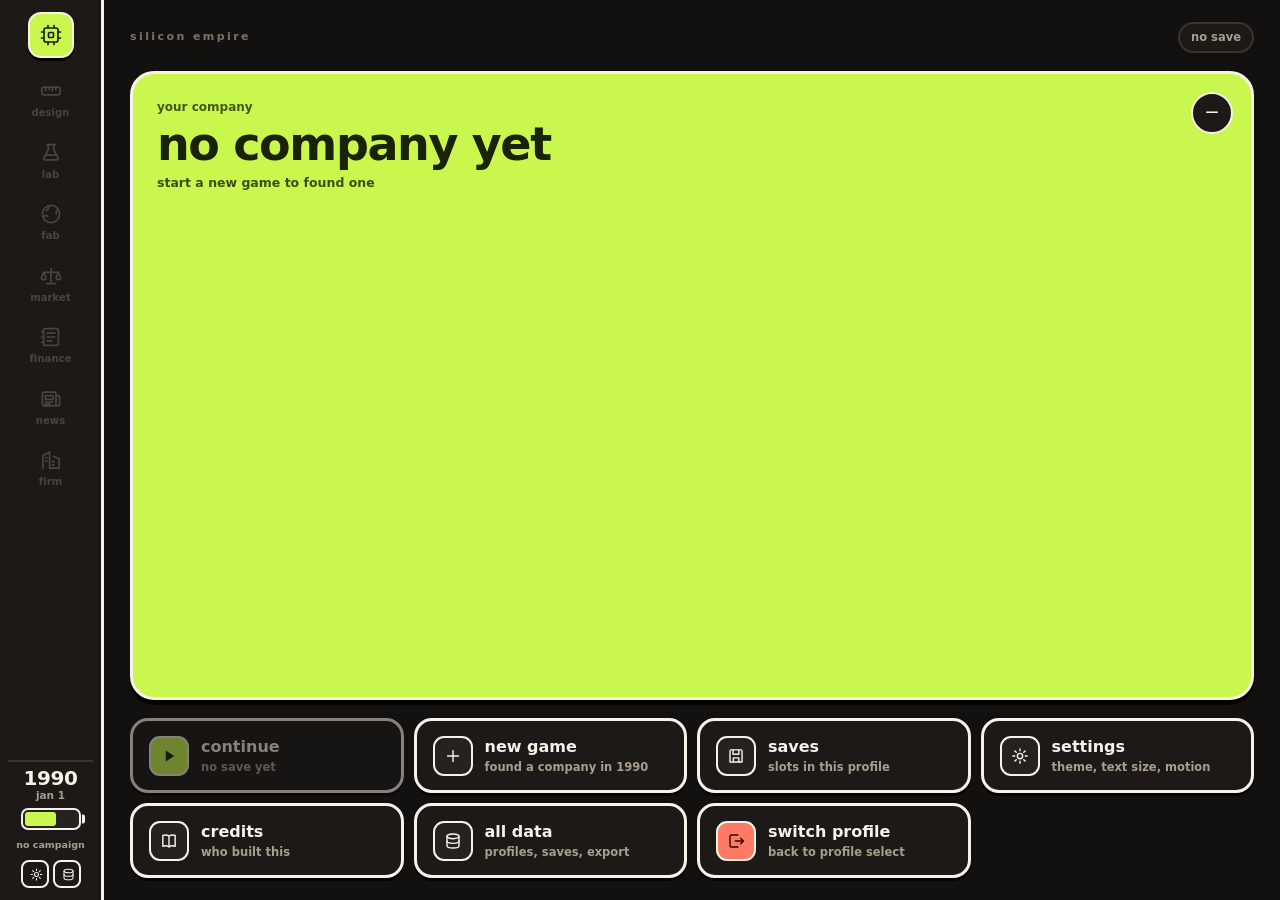
==== commit a11aac17: "Reskin to the reference: chunky borders, bold lowercase, lime accent - tokens: dark warm palette, 3p" ====
--- a/index.html
+++ b/index.html
@@ -12,380 +12,311 @@
 </head>
 <body data-screen="menu" data-scale="md">
 
-<!-- ══════════════ hand-drawn icon sprite — 24×24 grid, one stroke weight ══════════════ -->
 <svg class="sprite" aria-hidden="true" focusable="false" xmlns="http://www.w3.org/2000/svg">
   <symbol id="i-die" viewBox="0 0 24 24">
-    <rect x="5" y="5" width="14" height="14" rx="1.5"/>
+    <rect x="5" y="5" width="14" height="14" rx="2"/>
     <rect x="9.5" y="9.5" width="5" height="5" rx="1"/>
     <path d="M9 2.5v2.5M15 2.5v2.5M9 19v2.5M15 19v2.5M2.5 9H5M2.5 15H5M19 9h2.5M19 15h2.5"/>
   </symbol>
   <symbol id="i-home" viewBox="0 0 24 24">
     <path d="M4.2 10.6 12 4.2l7.8 6.4"/>
-    <path d="M6.2 9.8v9.4c0 .6.5 1 1 1h9.6c.6 0 1-.4 1-1V9.8"/>
-    <path d="M9.8 20.2v-5.4h4.4v5.4"/>
-  </symbol>
-  <symbol id="i-user" viewBox="0 0 24 24">
-    <circle cx="12" cy="8.5" r="3.6"/>
-    <path d="M4.7 20.2c.9-3.7 3.8-5.6 7.3-5.6s6.4 1.9 7.3 5.6"/>
-  </symbol>
-  <symbol id="i-plus" viewBox="0 0 24 24"><path d="M12 5.2v13.4M5.3 12.1h13.4"/></symbol>
-  <symbol id="i-play" viewBox="0 0 24 24"><path d="M8.4 5.6 18.6 12 8.4 18.4z"/></symbol>
-  <symbol id="i-pause" viewBox="0 0 24 24"><path d="M9.4 5.6v12.8M14.6 5.6v12.8"/></symbol>
+    <path d="M6.4 9.8v9.2c0 .7.5 1.2 1.2 1.2h8.8c.7 0 1.2-.5 1.2-1.2V9.8"/>
+  </symbol>
+  <symbol id="i-play" viewBox="0 0 24 24"><path d="M8 5.5 18.4 12 8 18.5z" fill="currentColor" stroke="none"/></symbol>
+  <symbol id="i-pause" viewBox="0 0 24 24"><path d="M9 5.5v13M15 5.5v13"/></symbol>
+  <symbol id="i-plus" viewBox="0 0 24 24"><path d="M12 5.5v13M5.5 12h13"/></symbol>
   <symbol id="i-disk" viewBox="0 0 24 24">
-    <path d="M4.6 6.2c0-1 .8-1.7 1.7-1.7h11.4c1 0 1.7.8 1.7 1.7v13.3H4.6z"/>
-    <path d="M8.3 4.7v5h7.2v-5M8.6 19.4v-5.1h6.9v5.1"/>
+    <path d="M4.8 6.4c0-1 .8-1.8 1.8-1.8h11c1 0 1.7.8 1.7 1.8v12.8H4.8z"/>
+    <path d="M8.4 4.8v5h7v-5M8.8 19.2v-5h6.6v5"/>
   </symbol>
   <symbol id="i-gear" viewBox="0 0 24 24">
-    <circle cx="12" cy="12" r="3.1"/>
-    <path d="M12 3.2v2.2M12 18.6v2.2M3.2 12h2.2M18.6 12h2.2M5.8 5.8l1.6 1.6M16.6 16.6l1.6 1.6M18.2 5.8l-1.6 1.6M7.4 16.6l-1.6 1.6"/>
-  </symbol>
-  <symbol id="i-info" viewBox="0 0 24 24">
-    <circle cx="12" cy="12" r="8.4"/><path d="M12 10.7v5.6M12 7.7v.6"/>
-  </symbol>
+    <circle cx="12" cy="12" r="3.2"/>
+    <path d="M12 3.4v2.3M12 18.3v2.3M3.4 12h2.3M18.3 12h2.3M5.9 5.9l1.6 1.6M16.5 16.5l1.6 1.6M18.1 5.9l-1.6 1.6M7.5 16.5l-1.6 1.6"/>
+  </symbol>
+  <symbol id="i-info" viewBox="0 0 24 24"><circle cx="12" cy="12" r="8.6"/><path d="M12 10.8v5.4M12 7.8v.5"/></symbol>
   <symbol id="i-exit" viewBox="0 0 24 24">
-    <path d="M14.4 4.6H6.2c-1 0-1.7.8-1.7 1.7v11.4c0 1 .8 1.7 1.7 1.7h8.2"/>
+    <path d="M14.4 4.8H6.4c-1 0-1.6.8-1.6 1.8v10.8c0 1 .6 1.8 1.6 1.8h8"/>
     <path d="M17.6 8.6 21 12l-3.4 3.4M11 12h9.6"/>
   </symbol>
   <symbol id="i-arrow" viewBox="0 0 24 24"><path d="M4.6 12h14M13.4 6.8 18.6 12l-5.2 5.2"/></symbol>
   <symbol id="i-check" viewBox="0 0 24 24"><path d="M5.2 12.6 9.8 17l9-10"/></symbol>
-  <symbol id="i-warn" viewBox="0 0 24 24"><path d="M12 4.4 21 19.6H3z"/><path d="M12 10v3.6M12 16.7v.5"/></symbol>
-  <symbol id="i-calendar" viewBox="0 0 24 24">
-    <rect x="4.3" y="5.7" width="15.4" height="14" rx="2"/>
-    <path d="M4.3 10h15.4M8.6 3.8v3.6M15.4 3.8v3.6"/>
-  </symbol>
-  <symbol id="i-wafer" viewBox="0 0 24 24">
-    <path d="M12 3.4a8.6 8.6 0 1 0 0 17.2 8.6 8.6 0 0 0 0-17.2z"/>
-    <path d="M3.9 14.6c1.7-1 3.4-1.5 5.1-.4M9.6 3.9c.4 1.9-.4 3.7-2.2 4.6M19.2 7.4c-1.5 1-2.4 2.7-1.9 4.6"/>
-  </symbol>
+  <symbol id="i-warn" viewBox="0 0 24 24"><path d="M12 4.4 21 19.6H3z"/><path d="M12 10v3.6M12 16.8v.4"/></symbol>
   <symbol id="i-book" viewBox="0 0 24 24">
     <path d="M4.6 5.4c2.4-.9 4.9-.9 7.4.6 2.5-1.5 5-1.5 7.4-.6v13c-2.4-.9-4.9-.9-7.4.6-2.5-1.5-5-1.5-7.4-.6z"/>
     <path d="M12 6v13"/>
   </symbol>
+  <symbol id="i-data" viewBox="0 0 24 24">
+    <ellipse cx="12" cy="6.4" rx="7.2" ry="2.8"/>
+    <path d="M4.8 6.4v11.2c0 1.5 3.2 2.8 7.2 2.8s7.2-1.3 7.2-2.8V6.4"/>
+    <path d="M4.8 12c0 1.5 3.2 2.8 7.2 2.8s7.2-1.3 7.2-2.8"/>
+  </symbol>
   <symbol id="i-ruler" viewBox="0 0 24 24">
-    <rect x="2.8" y="8.2" width="18.4" height="7.6" rx="1.4"/>
+    <rect x="2.8" y="8.2" width="18.4" height="7.6" rx="2"/>
     <path d="M6.6 8.4v3.2M10 8.4v2.2M13.4 8.4v3.2M16.8 8.4v2.2"/>
   </symbol>
   <symbol id="i-beaker" viewBox="0 0 24 24">
-    <path d="M9.2 3.6v5.2L4.8 17c-.5.9.1 1.9 1.1 1.9h12.2c1 0 1.6-1 1.1-1.9l-4.4-8.2V3.6"/>
-    <path d="M7.8 3.6h8.4M6.6 14.2h10.8"/>
+    <path d="M9.2 3.6v5.2L4.9 17c-.5.9.1 1.9 1.1 1.9h12c1 0 1.6-1 1.1-1.9l-4.3-8.2V3.6"/>
+    <path d="M7.8 3.6h8.4M6.7 14.2h10.6"/>
+  </symbol>
+  <symbol id="i-wafer" viewBox="0 0 24 24">
+    <circle cx="12" cy="12" r="8.6"/>
+    <path d="M3.9 14.6c1.7-1 3.4-1.5 5.1-.4M9.6 3.9c.4 1.9-.4 3.7-2.2 4.6M19.2 7.4c-1.5 1-2.4 2.7-1.9 4.6"/>
   </symbol>
   <symbol id="i-scale" viewBox="0 0 24 24">
-    <path d="M12 4.4v15.2M7.4 19.6h9.2M4.4 8.2h15.2"/>
-    <path d="M4.4 8.2 1.9 14a2.6 2.6 0 0 0 5 0zM19.6 8.2 17.1 14a2.6 2.6 0 0 0 5 0z"/>
+    <path d="M12 4.4v15.2M7.6 19.6h8.8M4.6 8.4h14.8"/>
+    <path d="M4.6 8.4 2.2 14a2.5 2.5 0 0 0 4.8 0zM19.4 8.4 17 14a2.5 2.5 0 0 0 4.8 0z"/>
   </symbol>
   <symbol id="i-ledger" viewBox="0 0 24 24">
-    <rect x="4.6" y="3.6" width="14.8" height="16.8" rx="1.6"/>
-    <path d="M8.2 8.2h7.6M8.2 12h7.6M8.2 15.8h4.6"/>
-    <path d="M2.8 6.4h1.8M2.8 12h1.8M2.8 17.6h1.8"/>
+    <rect x="4.6" y="3.6" width="14.8" height="16.8" rx="2"/>
+    <path d="M8.2 8.2h7.6M8.2 12h7.6M8.2 15.8h4.6M2.8 6.6h1.8M2.8 12h1.8M2.8 17.4h1.8"/>
   </symbol>
   <symbol id="i-news" viewBox="0 0 24 24">
-    <rect x="3.4" y="5.2" width="14" height="13.6" rx="1.4"/>
-    <path d="M17.4 8.6h2.2c.6 0 1 .5 1 1v7.8c0 .8-.6 1.4-1.4 1.4h-1.8"/>
-    <path d="M6.2 8.4h8.4v4H6.2zM6.2 15h8.4M6.2 17.2h5.2"/>
+    <rect x="3.4" y="5.2" width="13.6" height="13.6" rx="2"/>
+    <path d="M17 8.6h2.4c.7 0 1.2.5 1.2 1.2v7c0 1.1-.9 2-2 2H17"/>
+    <path d="M6.4 8.6h7.6v3.8H6.4zM6.4 15h7.6M6.4 17.2h4.8"/>
   </symbol>
   <symbol id="i-company" viewBox="0 0 24 24">
-    <path d="M3.6 20.4V7.2l7-3.6v16.8M10.6 20.4h9.8V11l-5.4-2.6"/>
-    <path d="M6.4 9.6h1.6M6.4 12.8h1.6M6.4 16h1.6M13.4 13.4h1.6M13.4 16.6h1.6"/>
-  </symbol>
-  <symbol id="i-data" viewBox="0 0 24 24">
-    <ellipse cx="12" cy="6.2" rx="7.4" ry="2.9"/>
-    <path d="M4.6 6.2v11.6c0 1.6 3.3 2.9 7.4 2.9s7.4-1.3 7.4-2.9V6.2"/>
-    <path d="M4.6 12c0 1.6 3.3 2.9 7.4 2.9s7.4-1.3 7.4-2.9"/>
-  </symbol>
-  <symbol id="i-cash" viewBox="0 0 24 24">
-    <rect x="2.8" y="6.4" width="18.4" height="11.2" rx="1.8"/>
-    <circle cx="12" cy="12" r="2.8"/>
-    <path d="M6 9.6v4.8M18 9.6v4.8"/>
-  </symbol>
-  <symbol id="i-spark" viewBox="0 0 24 24">
-    <path d="M12 4.2l1.9 4.7 4.7 1.9-4.7 1.9L12 17.4l-1.9-4.7L5.4 10.8l4.7-1.9z"/>
-    <path d="M18.6 16.4l.8 2 2 .8-2 .8-.8 2-.8-2-2-.8 2-.8z"/>
-  </symbol>
-  <symbol id="i-battery" viewBox="0 0 24 24">
-    <rect x="8.4" y="2.8" width="7.2" height="2.4" rx="1"/>
-    <rect x="5.6" y="5.6" width="12.8" height="15.6" rx="2"/>
-    <path d="M8.6 18.2v-8h6.8v8z" fill="currentColor" opacity=".55" stroke="none"/>
-  </symbol>
-
-  <!-- diorama artwork: a package + die with functional blocks -->
+    <path d="M3.8 20.2V7.4l6.8-3.4v16.2M10.6 20.2h9.6V11l-5.2-2.6"/>
+    <path d="M6.4 9.6h1.6M6.4 13h1.6M13.4 13.6h1.6M13.4 16.8h1.6"/>
+  </symbol>
+  <symbol id="i-target" viewBox="0 0 24 24">
+    <circle cx="12" cy="12" r="8.4"/><circle cx="12" cy="12" r="4.4"/><circle cx="12" cy="12" r="1" fill="currentColor"/>
+  </symbol>
+  <symbol id="i-power" viewBox="0 0 24 24"><path d="M12 3.4v8"/><path d="M17.6 6.2a7.6 7.6 0 1 1-11.2 0"/></symbol>
+
+  <!-- Diorama artwork. Everything inherits currentColor so the filled
+       portion renders identically to the outline, just brighter. -->
   <symbol id="art-die" viewBox="0 0 320 320">
-    <rect class="dio-package" x="30" y="30" width="260" height="260" rx="14"/>
-    <rect class="dio-die" x="74" y="74" width="172" height="172" rx="4"/>
-    <g class="dio-block">
-      <rect x="84" y="84" width="72" height="62" rx="2"/>
-      <rect x="164" y="84" width="72" height="28" rx="2"/>
-      <rect x="164" y="118" width="72" height="28" rx="2"/>
-      <rect x="84" y="154" width="70" height="42" rx="2"/>
-      <rect x="162" y="154" width="74" height="42" rx="2"/>
-      <path d="M84 204h152"/>
-      <path d="M84 212h108"/>
-      <path d="M84 220h132"/>
+    <g fill="none" stroke="currentColor" stroke-width="2" stroke-linejoin="round">
+      <rect x="34" y="34" width="252" height="252" rx="16"/>
+      <rect x="76" y="76" width="168" height="168" rx="6"/>
+      <g stroke-width="1.8">
+        <rect x="88" y="88" width="66" height="58"/>
+        <rect x="162" y="88" width="70" height="26"/>
+        <rect x="162" y="120" width="70" height="26"/>
+        <rect x="88" y="154" width="64" height="40"/>
+        <rect x="160" y="154" width="72" height="40"/>
+        <path d="M88 204h44M88 214h66M88 224h40M160 204h72M160 214h50M160 224h72"/>
+      </g>
+      <g stroke-width="2.2">
+        <path d="M52 34v-9M84 34v-9M116 34v-9M148 34v-9M180 34v-9M212 34v-9M244 34v-9M268 34v-9"/>
+        <path d="M52 286v9M84 286v9M116 286v9M148 286v9M180 286v9M212 286v9M244 286v9M268 286v9"/>
+        <path d="M34 52h-9M34 84h-9M34 116h-9M34 148h-9M34 180h-9M34 212h-9M34 244h-9M34 268h-9"/>
+        <path d="M286 52h9M286 84h9M286 116h9M286 148h9M286 180h9M286 212h9M286 244h9M286 268h9"/>
+      </g>
     </g>
-    <g class="dio-pin">
-      <path d="M52 30v-8M76 30v-8M100 30v-8M124 30v-8M148 30v-8M172 30v-8M196 30v-8M220 30v-8M244 30v-8M268 30v-8"/>
-      <path d="M52 290v8M76 290v8M100 290v8M124 290v8M148 290v8M172 290v8M196 290v8M220 290v8M244 290v8M268 290v8"/>
-      <path d="M30 52h-8M30 76h-8M30 100h-8M30 124h-8M30 148h-8M30 172h-8M30 196h-8M30 220h-8M30 244h-8M30 268h-8"/>
-      <path d="M290 52h8M290 76h8M290 100h8M290 124h8M290 148h8M290 172h8M290 196h8M290 220h8M290 244h8M290 268h8"/>
+    <g fill="currentColor" stroke="none" font-family="ui-sans-serif, system-ui, sans-serif"
+       font-weight="800" font-size="9" letter-spacing="0.4">
+      <text x="94" y="120">l2 cache</text>
+      <text x="168" y="105">fpu</text>
+      <text x="168" y="137">decode</text>
+      <text x="94" y="178">alu ×2</text>
+      <text x="166" y="178">load/store</text>
     </g>
-    <g class="dio-label">
-      <text x="88" y="118">L2 CACHE</text>
-      <text x="168" y="102">FPU</text>
-      <text x="168" y="136">DECODE</text>
-      <text x="88" y="178">ALU ×2</text>
-      <text x="166" y="178">LOAD / STORE</text>
+    <g fill="currentColor" stroke="none" font-family="ui-sans-serif, system-ui, sans-serif"
+       font-weight="800" font-size="8" letter-spacing="1">
+      <text x="34" y="22">die floorplan</text>
+      <text x="34" y="308">sheet 01</text>
+      <text x="238" y="308">scale 1:1</text>
     </g>
-    <text class="dio-note" x="30" y="16">FIG. 1 — DIE FLOORPLAN</text>
-    <text class="dio-note" x="196" y="312">SCALE 1:1</text>
-    <text class="dio-note" x="30" y="312">SHEET 01 / 04</text>
   </symbol>
 </svg>
 
-<!-- ═════════════════════════════ MAIN MENU ═════════════════════════════ -->
-<main class="screen screen--menu" id="screen-menu" aria-labelledby="menuCompany">
-  <section class="menu-left">
-    <div class="blueprint-bg" aria-hidden="true"></div>
-
-    <div class="menu-brand">
-      <span class="wordmark-spaced">Silicon Empire</span>
-      <div class="company-block">
-        <h1 class="company-name" id="menuCompany">Untitled Company</h1>
-        <p class="company-founded" id="menuFounded">
-          founded <b>1990</b> · by <b>—</b>
-        </p>
-      </div>
-    </div>
-
-    <figure class="menu-art" aria-hidden="true">
-      <svg viewBox="0 0 300 300" role="presentation">
-        <circle class="wafer-edge" cx="150" cy="150" r="118"/>
-        <circle class="wafer-edge" cx="150" cy="150" r="106" opacity=".25"/>
-        <path class="wafer-edge" d="M118 267.5h64" stroke-width="2.4"/>
-        <g id="waferDies"></g>
-        <text class="wafer-note" x="16" y="20">FIG. 0 — 300 MM WAFER</text>
-        <text class="wafer-note" x="16" y="292">YIELD 87.4%</text>
-        <text class="wafer-note" x="212" y="292">SHEET 01</text>
-      </svg>
-    </figure>
-
-    <div class="menu-left-foot">
-      <span class="pill pill--bp"><svg class="i i--16" aria-hidden="true"><use href="#i-wafer"/></svg> Fabless</span>
-      <span class="pill" id="menuWeekPill">Week 1 · 1990</span>
-      <span class="pill" id="menuCashPill">$4.2M seed</span>
-    </div>
-  </section>
-
-  <aside class="menu-right">
-    <div class="menu-bar">
-      <span class="lbl">Main menu</span>
-      <div class="menu-bar__right">
-        <span class="pill" id="profilePill">—</span>
+<div class="app">
+  <!-- ═════════ sidebar — present on every screen ═════════ -->
+  <aside class="side">
+    <button class="side__logo" type="button" data-action="menu" title="Main menu" aria-label="Main menu">
+      <svg class="i i--24" aria-hidden="true"><use href="#i-die"/></svg>
+    </button>
+
+    <nav class="side__nav" id="sideNav" aria-label="Sections"></nav>
+
+    <div class="side__foot">
+      <div class="clock">
+        <span class="clock__year" id="clockYear">1990</span>
+        <span class="clock__date" id="clockDate">jan 1</span>
+      </div>
+
+      <div class="batt" id="battery" data-state="ok" title="Cash runway">
+        <span class="batt__shell"><i class="batt__fill" id="batteryFill"></i></span>
+      </div>
+      <span class="batt__label" id="batteryLabel">runway 7 yr</span>
+
+      <div class="side__tools">
         <button class="icon-btn" type="button" data-action="settings" title="Settings" aria-label="Settings">
           <svg class="i" aria-hidden="true"><use href="#i-gear"/></svg>
         </button>
-      </div>
-    </div>
-
-    <nav class="menu-list" id="menuList" aria-label="Main menu"></nav>
-
-    <div class="menu-right-foot">
-      <span class="footnote" id="menuStatus">No save in this profile</span>
-      <button class="linkish" type="button" data-action="signout">Switch profile</button>
+        <button class="icon-btn" type="button" data-action="data" title="All data" aria-label="All data">
+          <svg class="i" aria-hidden="true"><use href="#i-data"/></svg>
+        </button>
+      </div>
     </div>
   </aside>
-</main>
-
-<!-- ═════════════════════════════ NEW GAME ═════════════════════════════ -->
-<main class="screen screen--login" id="screen-newgame" aria-labelledby="newGameTitle">
-  <div class="blueprint-bg" aria-hidden="true"></div>
-  <span class="corner corner--tl" aria-hidden="true"></span>
-  <span class="corner corner--tr" aria-hidden="true"></span>
-  <span class="corner corner--bl" aria-hidden="true"></span>
-  <span class="corner corner--br" aria-hidden="true"></span>
-
-  <div class="login-wrap">
-    <header class="login-head">
-      <span class="login-mark" aria-hidden="true">
-        <svg class="i i--24"><use href="#i-die"/></svg>
-      </span>
-      <span class="wordmark-spaced">Silicon Empire</span>
-      <h1 class="login-title" id="newGameTitle">Found your company</h1>
-      <p class="login-sub">January 1990. One fabless startup, a modest chequebook and a rival industry that has no idea who you are yet.</p>
-    </header>
-
-    <section class="card login-card">
-      <form id="newGameForm" novalidate>
+
+  <main class="app-main">
+    <!-- ═════════ menu ═════════ -->
+    <section class="view" id="view-menu" aria-label="Main menu">
+      <div class="menu-top">
+        <span class="wordmark">silicon empire</span>
+        <span class="pill" id="menuStatus">no save</span>
+      </div>
+
+      <div class="hero">
+        <span class="hero__label">your company</span>
+        <h1 class="hero__name" id="menuCompany">untitled company</h1>
+        <p class="hero__meta" id="menuMeta">founded 1990 · by —</p>
+        <span class="hero__profile" id="menuProfile">—</span>
+      </div>
+
+      <nav class="menu-grid" id="menuGrid" aria-label="Main menu"></nav>
+    </section>
+
+    <!-- ═════════ new game ═════════ -->
+    <section class="view" id="view-newgame" aria-label="New game">
+      <header class="newgame-head">
+        <span class="wordmark">silicon empire</span>
+        <h1 class="newgame-title">found your company</h1>
+        <p class="newgame-sub">january 1990. one fabless startup, a modest chequebook, and an industry that has no idea who you are yet.</p>
+      </header>
+
+      <form class="form-card" id="newGameForm" novalidate>
         <div class="field-wrap">
-          <label class="lbl" for="founderName">Founder name</label>
-          <input class="field" id="founderName" name="founderName" type="text" autocomplete="off"
-                 spellcheck="false" placeholder="e.g. A. Grove" maxlength="28">
-          <p class="field-hint" id="nameHint">Printed as “by …” on your company plate.</p>
+          <label class="lbl" for="founderName">founder name</label>
+          <input class="field" id="founderName" name="founderName" type="text"
+                 autocomplete="off" spellcheck="false" placeholder="e.g. a. grove" maxlength="28">
+          <p class="field-hint" id="nameHint">prints as “by …” on your company plate</p>
         </div>
 
         <div class="field-wrap">
-          <label class="lbl" for="companyName">Company name</label>
-          <input class="field" id="companyName" name="companyName" type="text" autocomplete="off"
-                 spellcheck="false" placeholder="Untitled Company" maxlength="34">
-          <p class="field-hint">You can rename it later.</p>
+          <label class="lbl" for="companyName">company name</label>
+          <input class="field" id="companyName" name="companyName" type="text"
+                 autocomplete="off" spellcheck="false" placeholder="e.g. nova micro" maxlength="34">
+          <p class="field-hint">you can rename it later</p>
         </div>
 
         <div class="field-wrap">
-          <label class="lbl" for="seedInput">Seed</label>
+          <label class="lbl" for="seedInput">seed</label>
           <input class="field" id="seedInput" name="seed" type="number" inputmode="numeric"
                  value="1990" min="1" max="999999">
-          <p class="field-hint">Same seed and same choices give the same world.</p>
-        </div>
-
-        <button class="btn btn--solid btn--wide" type="submit" id="foundBtn">
-          Found company
+          <p class="field-hint">same seed and same choices give the same world</p>
+        </div>
+
+        <button class="btn btn--lime btn--wide" type="submit" id="foundBtn">
+          found company
           <svg class="i i--16" aria-hidden="true"><use href="#i-arrow"/></svg>
         </button>
+
+        <div class="profiles" id="profilesWrap" hidden>
+          <div class="profiles__head">
+            <span class="lbl">existing profiles</span>
+            <span class="lbl" id="profileCount"></span>
+          </div>
+          <div id="profileList"></div>
+        </div>
       </form>
-
-      <div class="profiles" id="profilesWrap" hidden>
-        <div class="profiles__head">
-          <span class="lbl">Existing profiles</span>
-          <span class="footnote" id="profileCount"></span>
-        </div>
-        <div id="profileList" role="list"></div>
-      </div>
     </section>
 
-    <footer class="login-foot">
-      <button class="linkish" type="button" data-action="back-to-menu">← Back to menu</button>
-    </footer>
-  </div>
-</main>
-
-<!-- ═════════════════════════════ THE DESK ═════════════════════════════ -->
-<main class="screen screen--desk" id="screen-desk" aria-label="Company desk">
-  <!-- left sidebar: the device -->
-  <nav class="side" aria-label="Sections">
-    <button class="side__home" type="button" data-action="menu" title="Main menu" aria-label="Main menu">
-      <svg class="i i--24" aria-hidden="true"><use href="#i-home"/></svg>
-    </button>
-
-    <div class="side__nav" id="sideNav"></div>
-
-    <div class="side__foot">
-      <div class="clock">
-        <span class="clock__year" id="clockYear">1990</span>
-        <span class="clock__week" id="clockWeek">W 01</span>
-      </div>
-
-      <div class="batt" id="battery" data-state="ok" title="Cash runway" aria-label="Cash runway">
-        <i class="batt__fill" id="batteryFill"></i>
-      </div>
-      <span class="batt__label" id="batteryLabel">7 yr</span>
-
-      <div class="speed" role="group" aria-label="Simulation speed">
-        <button type="button" data-speed="0" aria-pressed="false" title="Pause">
-          <svg class="i i--16" aria-hidden="true"><use href="#i-pause"/></svg>
-        </button>
-        <button type="button" data-speed="1" aria-pressed="true">1×</button>
-        <button type="button" data-speed="4" aria-pressed="false">4×</button>
-        <button type="button" data-speed="16" aria-pressed="false">16×</button>
-      </div>
-    </div>
-  </nav>
-
-  <!-- centre column -->
-  <div class="desk-main">
-    <header class="desk-head">
-      <div class="desk-ident">
-        <span class="wordmark-spaced">Silicon Empire</span>
-        <h1 class="company-name-sm" id="deskCompany">Untitled Company</h1>
-        <p class="company-founded">founded <b id="deskFounded">1990</b> · by <b id="deskFounder">—</b></p>
-      </div>
-
-      <div class="hud" id="hud">
-        <div class="hud__slot" id="hudCashSlot">
-          <span class="hud__label">Cash</span>
-          <span class="hud__row">
-            <span class="hud__value" id="hudCash">$4.20M</span>
-            <span class="hud__delta up" id="hudCashDelta">▲ $0</span>
-          </span>
-        </div>
-        <div class="hud__slot hud__slot--rp">
-          <span class="hud__label">Research</span>
-          <span class="hud__row">
-            <span class="hud__value" id="hudRp">0 RP</span>
-            <span class="hud__delta" id="hudRpRate">+0/wk</span>
-          </span>
-        </div>
-      </div>
-    </header>
-
-    <!-- centre: diorama -->
-    <section class="desk-centre" aria-label="Current activity">
-      <div class="desk-centre__grid" aria-hidden="true"></div>
-
-      <svg class="dio" id="dio" viewBox="0 0 320 320" role="img" aria-labelledby="dioTitle">
-        <defs>
-          <clipPath id="dioClip">
-            <rect id="dioClipRect" x="0" y="320" width="320" height="0"/>
-          </clipPath>
-        </defs>
-
-        <!-- empty vessel -->
-        <use href="#art-die" class="dio-base"/>
-
-        <!-- liquid fill -->
-        <g clip-path="url(#dioClip)">
-          <use href="#art-die" class="dio-fill"/>
-          <rect class="dio-fill dio-fill--solid" x="30" y="30" width="260" height="260" rx="14"/>
-          <circle class="dio-bubble" cx="120" cy="286" r="3.2"/>
-          <circle class="dio-bubble" cx="158" cy="292" r="2.4"/>
-          <circle class="dio-bubble" cx="196" cy="288" r="2.8"/>
-          <circle class="dio-bubble" cx="234" cy="294" r="2.2"/>
-        </g>
-
-        <!-- wave at the seam -->
-        <path class="dio-wave" id="dioWave" d=""/>
-      </svg>
-
-      <div class="dio-caption">
-        <h2 class="dio-title" id="dioTitle">Researching <em>L3 Cache</em></h2>
-        <p class="dio-sub" id="dioSub">62% · 9 wk left · W 41</p>
-      </div>
+    <!-- ═════════ desk ═════════ -->
+    <section class="view" id="view-desk" aria-label="Company desk">
+      <header class="topbar">
+        <div class="topbar__id">
+          <span class="wordmark">silicon empire</span>
+          <h1 class="company-name" id="deskCompany">untitled company</h1>
+          <p class="company-meta">founded <b id="deskFounded">1990</b> · by <b id="deskFounder">—</b></p>
+        </div>
+
+        <div class="topbar__right">
+          <div class="hud">
+            <div class="hud__card hud__card--cash">
+              <span class="hud__label">cash in hand</span>
+              <span class="hud__row">
+                <span class="hud__value" id="hudCash">$4.20m</span>
+                <span class="hud__delta up" id="hudCashDelta">+0</span>
+              </span>
+            </div>
+            <div class="hud__card">
+              <span class="hud__label">research</span>
+              <span class="hud__row">
+                <span class="hud__value" id="hudRp">0 rp</span>
+                <span class="hud__delta up" id="hudRpRate">+96/wk</span>
+              </span>
+            </div>
+          </div>
+
+          <div class="time" role="group" aria-label="Game speed">
+            <button type="button" data-speed="0" aria-pressed="false" title="Pause" aria-label="Pause">
+              <svg class="i" aria-hidden="true"><use href="#i-pause"/></svg>
+            </button>
+            <button type="button" data-speed="1" aria-pressed="true">1×</button>
+            <button type="button" data-speed="4" aria-pressed="false">4×</button>
+            <button type="button" data-speed="16" aria-pressed="false">16×</button>
+          </div>
+        </div>
+      </header>
+
+      <div class="desk-body">
+        <section class="stage" aria-label="Current activity">
+          <div class="stage__art">
+            <svg class="art" id="art" viewBox="0 0 320 320" role="img" aria-labelledby="dioTitle">
+              <defs>
+                <clipPath id="artClip">
+                  <rect id="artClipRect" x="0" y="320" width="320" height="0"/>
+                </clipPath>
+              </defs>
+
+              <!-- dim outline -->
+              <use href="#art-die" class="art-base"/>
+
+              <!-- the same artwork, brighter, revealed from the bottom -->
+              <g clip-path="url(#artClip)">
+                <use href="#art-die" class="art-fill"/>
+              </g>
+            </svg>
+          </div>
+
+          <div class="stage__caption">
+            <h2 class="stage__title" id="dioTitle">researching <em>l3 cache</em></h2>
+            <p class="stage__sub" id="dioSub">62% complete · 9 weeks left</p>
+          </div>
+        </section>
+
+        <aside class="rail" aria-label="Finances">
+          <div class="profit">
+            <div class="profit__row">
+              <span class="profit__label">profit · month</span>
+              <span class="profit__value" id="profitMonth">$0</span>
+            </div>
+            <div class="profit__row">
+              <span class="profit__label">profit · year</span>
+              <span class="profit__value" id="profitYear">$0</span>
+            </div>
+          </div>
+
+          <div class="chart-card">
+            <div class="chart-card__head">
+              <span class="lbl">earnings by product</span>
+              <span class="lbl" id="chartRange">52 wk</span>
+            </div>
+            <div class="chart-card__body">
+              <svg class="chart" id="earningsChart" viewBox="0 0 320 180" preserveAspectRatio="none" role="img" aria-label="Cumulative earnings by product"></svg>
+            </div>
+            <div class="chart__legend" id="chartLegend"></div>
+          </div>
+        </aside>
+      </div>
+
+      <footer class="news" aria-label="Recent">
+        <div class="news__head">
+          <span class="lbl">recent</span>
+          <span class="lbl" id="newsCount">newest first</span>
+        </div>
+        <div class="news__grid" id="newsGrid"></div>
+      </footer>
     </section>
-
-    <!-- bottom: recent -->
-    <section class="recent" aria-label="Recent">
-      <div class="recent__head">
-        <span class="lbl">Recent</span>
-        <span class="footnote" id="recentCount">—</span>
-      </div>
-      <div class="recent__scroller" id="recentScroller"></div>
-    </section>
-  </div>
-
-  <!-- right rail -->
-  <aside class="rail" aria-label="Finances">
-    <div class="profit">
-      <div class="profit__row">
-        <span class="profit__label">Profit · month</span>
-        <span class="profit__value" id="profitMonth">$0</span>
-      </div>
-      <div class="profit__row">
-        <span class="profit__label">Profit · year</span>
-        <span class="profit__value" id="profitYear">$0</span>
-      </div>
-    </div>
-
-    <div class="chart-card">
-      <div class="chart-card__head">
-        <span class="lbl">Earnings</span>
-        <span class="footnote">52 wk</span>
-      </div>
-      <div class="chart-card__body">
-        <svg class="chart" id="earningsChart" viewBox="0 0 320 180" preserveAspectRatio="none" role="img" aria-label="Weekly earnings by product"></svg>
-      </div>
-      <div class="chart__legend" id="chartLegend"></div>
-    </div>
-  </aside>
-</main>
-
-<div class="toast-host" id="toastHost" aria-live="polite" aria-atomic="false"></div>
+  </main>
+</div>
+
+<div class="toast-host" id="toastHost" aria-live="polite"></div>
 <div class="modal-host" id="modalHost" hidden></div>
 
 <script type="module" src="./src/main.js"></script>
--- a/src/styles/tokens.css
+++ b/src/styles/tokens.css
@@ -1,78 +1,77 @@
-/* ─────────────────────────────────────────────────────────────
-   Silicon Empire — design tokens
-   Source of truth: design/styleguide.html
-   Dark is the default; light is kept at parity via [data-theme="light"]
-   ───────────────────────────────────────────────────────────── */
+/* Silicon Empire — tokens. Chunky borders, hard shadows, bold lowercase, lime accent. */
 
 :root {
-  /* surfaces — warm near-blacks, never blue-grey */
-  --paper-0: #12110E;
-  --paper-1: #1A1815;
-  --paper-2: #201D19;
-  --paper-3: #2A2620;
+  /* surfaces */
+  --bg: #131110;
+  --surface: #1C1917;
+  --surface-2: #262220;
+  --surface-3: #322D29;
+  --field: #2A2522;
 
   /* ink */
-  --ink-0: #F0EBDF;
-  --ink-1: #B9B2A3;
-  --ink-2: #8C8577;
+  --text: #F7F2E8;
+  --muted: #A99E8E;
+  --faint: #7C7264;
 
-  /* rules */
-  --rule: #332E26;
-  --rule-strong: #4A443A;
+  /* the border + shadow that give everything its sticker look */
+  --line: #F7F2E8;
+  --line-soft: #3A342F;
+  --shadow: 0 5px 0 #050403;
+  --shadow-sm: 0 3px 0 #050403;
 
   /* accents */
-  --green: #5C9E85;
-  --green-ink: #0E1512;
-  --red: #E2604A;
-  --red-ink: #1A0E0A;
-  --yellow: #F7CE46;
-  --yellow-ink: #1A1508;
+  --lime: #C9F74E;
+  --lime-ink: #1A2308;
+  --coral: #FF7A64;
+  --coral-ink: #2A0C06;
+  --sky: #7FD4FF;
+  --sky-ink: #06222C;
+  --violet: #B69BFF;
 
-  /* blueprint layer — technical surfaces only */
-  --bp: #6FD3F2;
-  --bp-grid: #254A5A;
-  --bp-faint: #173340;
-  --bp-bg: #0C1418;
+  /* art */
+  --art-dim: #4A443C;
+  --art-fill: #F7F2E8;
 
   /* form */
-  --shadow: 0 2px 0 #000;
-  --shadow-lift: 2px 3px 0 #000;
-  --radius: 16px;
-  --radius-sm: 11px;
-  --radius-pill: 999px;
+  --r-xl: 24px;
+  --r-lg: 18px;
+  --r-md: 14px;
+  --r-pill: 999px;
+  --bw: 3px;
+  --bw-sm: 2.5px;
 
-  --serif: "Iowan Old Style", "Palatino Linotype", Palatino, "Book Antiqua", Georgia, serif;
+  --sans: ui-sans-serif, system-ui, -apple-system, "Segoe UI", Roboto, "Helvetica Neue", Arial, sans-serif;
   --mono: ui-monospace, SFMono-Regular, "SF Mono", Menlo, Consolas, monospace;
 
-  --dur: 160ms;
+  --dur: 140ms;
   --ease: cubic-bezier(.2, .7, .3, 1);
 }
 
+/* Light keeps parity with the reference screenshots. */
 [data-theme="light"] {
-  --paper-0: #EDE9DE;
-  --paper-1: #F6F3EA;
-  --paper-2: #FAF9F4;
-  --paper-3: #FFFFFF;
+  --bg: #FDF3E4;
+  --surface: #FFFDF8;
+  --surface-2: #FFF6E7;
+  --surface-3: #F6E9D6;
+  --field: #FDF6E9;
 
-  --ink-0: #17170F;
-  --ink-1: #4A453B;
-  --ink-2: #7A7367;
+  --text: #14110C;
+  --muted: #6B6154;
+  --faint: #9A8F7E;
 
-  --rule: #D8D3C6;
-  --rule-strong: #B9B2A1;
+  --line: #14110C;
+  --line-soft: #E3D6C2;
+  --shadow: 0 5px 0 #14110C;
+  --shadow-sm: 0 3px 0 #14110C;
 
-  --green: #24453A;
-  --green-ink: #FAF9F4;
-  --red: #CD3E2D;
-  --red-ink: #FAF9F4;
-  --yellow: #FBD64A;
-  --yellow-ink: #17170F;
+  --lime: #C6F24E;
+  --lime-ink: #14110C;
+  --coral: #FF5C43;
+  --coral-ink: #14110C;
+  --sky: #4FC3F7;
+  --sky-ink: #14110C;
+  --violet: #9B7BFF;
 
-  --bp: #1F6E8A;
-  --bp-grid: #A8CBD8;
-  --bp-faint: #D5E6ED;
-  --bp-bg: #EAF3F6;
-
-  --shadow: 0 2px 0 #17170F;
-  --shadow-lift: 2px 3px 0 #17170F;
+  --art-dim: #C9BCA8;
+  --art-fill: #14110C;
 }
--- a/src/styles/base.css
+++ b/src/styles/base.css
@@ -1,122 +1,71 @@
-/* ── reset + base ─────────────────────────────────────────── */
+/* reset + base type */
 
-*,
-*::before,
-*::after { box-sizing: border-box; }
-
+*, *::before, *::after { box-sizing: border-box; }
 html, body { height: 100%; }
 
 body {
   margin: 0;
-  background: var(--paper-0);
-  color: var(--ink-0);
-  font-family: var(--serif);
-  font-size: 16px;
-  line-height: 1.55;
+  background: var(--bg);
+  color: var(--text);
+  font-family: var(--sans);
+  font-size: 15px;
+  line-height: 1.45;
   -webkit-font-smoothing: antialiased;
-  text-rendering: optimizeLegibility;
-  overflow: hidden; /* the desk is a device, not a page */
+  overflow: hidden;
 }
 
-h1, h2, h3, p, figure { margin: 0; }
+h1, h2, h3, p, figure, dl, dd { margin: 0; }
 
-button, input, select {
-  font: inherit;
-  color: inherit;
+button, input, select { font: inherit; color: inherit; }
+
+/* everything reads lowercase, like the reference */
+.lbl {
+  font-size: 12px;
+  font-weight: 800;
+  letter-spacing: .01em;
+  text-transform: lowercase;
+  color: var(--muted);
 }
 
-/* ── type utilities ───────────────────────────────────────── */
-
-.lbl {
-  font-family: var(--mono);
-  font-size: 10.5px;
-  font-weight: 500;
-  letter-spacing: .14em;
-  text-transform: uppercase;
-  color: var(--ink-2);
+.wordmark {
+  font-size: 11px;
+  font-weight: 800;
+  letter-spacing: .22em;
+  text-transform: lowercase;
+  color: var(--faint);
 }
 
-.lbl--ink { color: var(--ink-1); }
+.mono { font-family: var(--mono); font-variant-numeric: tabular-nums; }
 
-.wordmark-spaced {
-  font-family: var(--mono);
-  font-size: 10.5px;
-  letter-spacing: .34em;
-  text-transform: uppercase;
-  color: var(--ink-2);
-  white-space: nowrap;
-}
-
-.footnote {
-  font-family: var(--mono);
-  font-size: 10px;
-  letter-spacing: .1em;
-  text-transform: uppercase;
-  color: var(--ink-2);
-}
-
-.mono {
-  font-family: var(--mono);
-  font-variant-numeric: tabular-nums;
-}
-
-/* ── focus ────────────────────────────────────────────────── */
+.num { font-variant-numeric: tabular-nums; }
 
 :focus-visible {
-  outline: 2px solid var(--yellow);
+  outline: 3px solid var(--sky);
   outline-offset: 3px;
-  border-radius: 4px;
+  border-radius: 6px;
 }
-
-/* ── motion ───────────────────────────────────────────────── */
-
-html[data-motion="off"] *,
-html[data-motion="off"] *::before,
-html[data-motion="off"] *::after {
-  animation: none !important;
-  transition: none !important;
-}
-
-@media (prefers-reduced-motion: reduce) {
-  *, *::before, *::after {
-    animation-duration: .01ms !important;
-    transition-duration: .01ms !important;
-  }
-}
-
-/* ── icon defaults ────────────────────────────────────────── */
 
 .sprite { position: absolute; width: 0; height: 0; overflow: hidden; }
 
 .i {
-  width: 20px;
-  height: 20px;
-  flex: none;
-  stroke: currentColor;
-  fill: none;
-  stroke-width: 1.6;
+  width: 20px; height: 20px; flex: none;
+  stroke: currentColor; fill: none;
+  stroke-width: 1.7;
   stroke-linecap: round;
   stroke-linejoin: round;
-  overflow: visible;
+}
+.i--16 { width: 16px; height: 16px; }
+.i--24 { width: 24px; height: 24px; }
+.i--28 { width: 28px; height: 28px; }
+
+/* motion */
+html[data-motion="off"] *, html[data-motion="off"] *::before, html[data-motion="off"] *::after {
+  animation: none !important;
+  transition: none !important;
+}
+@media (prefers-reduced-motion: reduce) {
+  *, *::before, *::after { animation-duration: .01ms !important; transition-duration: .01ms !important; }
 }
 
-.i--16 { width: 16px; height: 16px; }
-.i--24 { width: 24px; height: 24px; }
-
-/* ── screens ──────────────────────────────────────────────── */
-
-.screen {
-  position: fixed;
-  inset: 0;
-  display: none;
-}
-
-body[data-screen="newgame"] .screen--login,
-body[data-screen="menu"] .screen--menu,
-body[data-screen="desk"] .screen--desk {
-  display: grid;
-}
-
-/* text scale — stopgap until token-driven rem scale */
-body[data-scale="lg"] { zoom: 1.12; }
-body[data-scale="xl"] { zoom: 1.24; }
+body[data-scale="lg"] { zoom: 1.1; }
+body[data-scale="xl"] { zoom: 1.2; }
--- a/src/styles/components.css
+++ b/src/styles/components.css
@@ -1,341 +1,193 @@
-/* ── buttons ──────────────────────────────────────────────── */
+/* cards, buttons, fields, modal, toast */
 
+.card {
+  background: var(--surface);
+  border: var(--bw) solid var(--line);
+  border-radius: var(--r-xl);
+  box-shadow: var(--shadow);
+}
+
+/* ── buttons ─────────────────────────────────────────────── */
 .btn {
   display: inline-flex;
   align-items: center;
   justify-content: center;
-  gap: 10px;
-  padding: 12px 18px;
-  border: 2px solid var(--ink-0);
-  border-radius: var(--radius-sm);
-  background: transparent;
-  color: var(--ink-0);
-  font-family: var(--mono);
-  font-size: 11.5px;
-  font-weight: 600;
-  letter-spacing: .11em;
-  text-transform: uppercase;
+  gap: 8px;
+  padding: 12px 20px;
+  border: var(--bw) solid var(--line);
+  border-radius: var(--r-md);
+  background: var(--surface);
+  color: var(--text);
+  font-size: 15px;
+  font-weight: 800;
+  text-transform: lowercase;
   cursor: pointer;
-  box-shadow: var(--shadow);
+  box-shadow: var(--shadow-sm);
   transition: transform var(--dur) var(--ease), box-shadow var(--dur) var(--ease), background var(--dur) var(--ease);
 }
-
-.btn:hover { transform: translate(-1px, -1px); box-shadow: var(--shadow-lift); }
-.btn:active { transform: translate(1px, 2px); box-shadow: 0 0 0 #000; }
-
-.btn--solid {
-  background: var(--ink-0);
-  color: var(--paper-0);
-  border-color: var(--ink-0);
-}
-
-.btn--yellow {
-  background: var(--yellow);
-  color: var(--yellow-ink);
-  border-color: var(--yellow);
-}
-
-.btn--ghost {
-  border-color: var(--rule-strong);
-  color: var(--ink-1);
-  box-shadow: none;
-}
-
-.btn--ghost:hover { color: var(--ink-0); border-color: var(--ink-2); }
-
+.btn:hover { transform: translate(-1px, -1px); box-shadow: 0 4px 0 #050403; }
+.btn:active { transform: translate(1px, 3px); box-shadow: 0 0 0 #050403; }
+.btn--lime { background: var(--lime); color: var(--lime-ink); }
+.btn--coral { background: var(--coral); color: var(--coral-ink); }
 .btn--wide { width: 100%; }
-
-.btn:disabled {
-  opacity: .45;
-  cursor: not-allowed;
-  transform: none;
-  box-shadow: none;
-}
+.btn--sm { padding: 8px 14px; font-size: 13px; }
+.btn:disabled { opacity: .45; cursor: not-allowed; transform: none; box-shadow: none; }
 
 .icon-btn {
-  display: grid;
-  place-items: center;
-  width: 42px;
-  height: 42px;
-  border: 2px solid var(--rule-strong);
-  border-radius: 50%;
-  background: transparent;
-  color: var(--ink-1);
+  display: grid; place-items: center;
+  width: 38px; height: 38px;
+  border: var(--bw-sm) solid var(--line);
+  border-radius: 11px;
+  background: var(--surface);
+  color: var(--text);
   cursor: pointer;
-  transition: color var(--dur) var(--ease), border-color var(--dur) var(--ease), transform var(--dur) var(--ease);
+  box-shadow: var(--shadow-sm);
+  transition: transform var(--dur) var(--ease), box-shadow var(--dur) var(--ease);
 }
+.icon-btn:hover { transform: translate(-1px, -1px); box-shadow: 0 4px 0 #050403; }
+.icon-btn:active { transform: translate(1px, 2px); box-shadow: none; }
 
-.icon-btn:hover {
-  color: var(--ink-0);
-  border-color: var(--ink-2);
-  transform: translateY(-1px);
-}
-
-/* ── cards ────────────────────────────────────────────────── */
-
-.card {
-  background: var(--paper-2);
-  border: 2px solid var(--rule);
-  border-radius: var(--radius);
-  box-shadow: var(--shadow);
-}
-
-/* ── pills ────────────────────────────────────────────────── */
-
-.pill {
-  display: inline-flex;
-  align-items: center;
-  gap: 7px;
-  padding: 5px 12px;
-  border: 1.5px solid var(--rule-strong);
-  border-radius: var(--radius-pill);
-  font-family: var(--mono);
-  font-size: 10.5px;
-  letter-spacing: .1em;
-  text-transform: uppercase;
-  color: var(--ink-1);
-  white-space: nowrap;
-}
-
-.pill--green { background: var(--green); color: var(--green-ink); border-color: var(--green); font-weight: 600; }
-.pill--yellow { background: var(--yellow); color: var(--yellow-ink); border-color: var(--yellow); font-weight: 600; }
-.pill--red { background: var(--red); color: var(--red-ink); border-color: var(--red); font-weight: 600; }
-.pill--bp { color: var(--bp); border-color: var(--bp); }
-
-/* ── fields ───────────────────────────────────────────────── */
-
-.field-wrap { display: grid; gap: 8px; }
+/* ── fields ──────────────────────────────────────────────── */
+.field-wrap { display: grid; gap: 7px; }
 
 .field {
   width: 100%;
-  padding: 12px 14px;
-  border: 2px solid var(--rule-strong);
-  border-radius: var(--radius-sm);
-  background: var(--paper-1);
-  color: var(--ink-0);
-  font-family: var(--mono);
-  font-size: 14px;
-  letter-spacing: .02em;
+  padding: 13px 15px;
+  border: var(--bw-sm) solid var(--line);
+  border-radius: var(--r-md);
+  background: var(--field);
+  color: var(--text);
+  font-size: 15px;
+  font-weight: 600;
+  outline: none;
   transition: border-color var(--dur) var(--ease), background var(--dur) var(--ease);
 }
-
-.field::placeholder { color: var(--ink-2); }
-
-.field:focus {
-  outline: none;
-  border-color: var(--yellow);
-  background: var(--paper-2);
-}
-
-.field--invalid { border-color: var(--red); }
+.field::placeholder { color: var(--faint); font-weight: 500; }
+.field:focus { border-color: var(--lime); background: var(--surface-2); }
+.field--invalid { border-color: var(--coral); }
 
 .field-hint {
-  font-family: var(--mono);
-  font-size: 10.5px;
-  letter-spacing: .06em;
-  color: var(--ink-2);
+  font-size: 11.5px;
+  font-weight: 600;
+  color: var(--faint);
   min-height: 15px;
 }
+.field-hint--error { color: var(--coral); }
 
-.field-hint--error { color: var(--red); }
+/* ── pills ───────────────────────────────────────────────── */
+.pill {
+  display: inline-flex; align-items: center; gap: 6px;
+  padding: 5px 11px;
+  border: var(--bw-sm) solid var(--line-soft);
+  border-radius: var(--r-pill);
+  background: var(--surface);
+  font-size: 11.5px;
+  font-weight: 700;
+  text-transform: lowercase;
+  color: var(--muted);
+  white-space: nowrap;
+}
+.pill--lime { background: var(--lime); color: var(--lime-ink); border-color: var(--lime); }
+.pill--coral { background: var(--coral); color: var(--coral-ink); border-color: var(--coral); }
 
-/* ── toast ────────────────────────────────────────────────── */
+/* ── toast ───────────────────────────────────────────────── */
+.toast-host {
+  position: fixed; left: 50%; bottom: 24px;
+  transform: translateX(-50%);
+  display: grid; gap: 8px; z-index: 90; pointer-events: none;
+}
+.toast {
+  display: flex; align-items: center; gap: 9px;
+  padding: 11px 16px;
+  border: var(--bw-sm) solid var(--line);
+  border-radius: var(--r-md);
+  background: var(--surface-2);
+  color: var(--text);
+  font-size: 13.5px;
+  font-weight: 700;
+  text-transform: lowercase;
+  box-shadow: var(--shadow-sm);
+  animation: toast-in 180ms var(--ease);
+}
+.toast--warn { background: var(--coral); color: var(--coral-ink); border-color: var(--line); }
+@keyframes toast-in { from { opacity: 0; transform: translateY(8px); } to { opacity: 1; transform: none; } }
 
-.toast-host {
-  position: fixed;
-  left: 50%;
-  bottom: 26px;
-  transform: translateX(-50%);
-  display: grid;
-  gap: 10px;
-  z-index: 90;
-  pointer-events: none;
+/* ── modal ───────────────────────────────────────────────── */
+.modal-host {
+  position: fixed; inset: 0; z-index: 100;
+  display: grid; place-items: center; padding: 22px;
+  background: rgb(0 0 0 / 66%);
 }
-
-.toast {
-  display: flex;
-  align-items: center;
-  gap: 10px;
-  padding: 11px 16px;
-  border: 2px solid var(--rule-strong);
-  border-radius: var(--radius-sm);
-  background: var(--paper-3);
-  color: var(--ink-0);
-  font-family: var(--mono);
-  font-size: 12px;
-  letter-spacing: .03em;
-  box-shadow: var(--shadow);
-  animation: toast-in 220ms var(--ease);
-}
-
-.toast--warn { border-color: var(--yellow); }
-.toast--warn .i { color: var(--yellow); }
-
-@keyframes toast-in {
-  from { opacity: 0; transform: translateY(8px); }
-  to { opacity: 1; transform: translateY(0); }
-}
-
-/* ── modal ────────────────────────────────────────────────── */
-
-.modal-host {
-  position: fixed;
-  inset: 0;
-  z-index: 100;
-  display: grid;
-  place-items: center;
-  padding: 24px;
-  background: rgb(0 0 0 / 62%);
-  backdrop-filter: blur(2px);
-}
-
 .modal-host[hidden] { display: none; }
 
 .modal {
-  width: min(520px, 100%);
-  max-height: 82vh;
-  overflow: auto;
-  background: var(--paper-2);
-  border: 2px solid var(--rule-strong);
-  border-radius: var(--radius);
-  box-shadow: 0 4px 0 #000;
-  animation: modal-in 200ms var(--ease);
+  width: min(540px, 100%);
+  max-height: 84vh; overflow: auto;
+  background: var(--surface);
+  border: var(--bw) solid var(--line);
+  border-radius: var(--r-xl);
+  box-shadow: var(--shadow);
+  animation: modal-in 180ms var(--ease);
 }
-
-@keyframes modal-in {
-  from { opacity: 0; transform: translateY(10px) scale(.99); }
-  to { opacity: 1; transform: none; }
-}
+@keyframes modal-in { from { opacity: 0; transform: translateY(10px); } to { opacity: 1; transform: none; } }
 
 .modal__head {
-  display: flex;
-  align-items: center;
-  justify-content: space-between;
-  gap: 16px;
-  padding: 16px 20px;
-  border-bottom: 2px dashed var(--rule);
+  display: flex; align-items: center; justify-content: space-between; gap: 14px;
+  padding: 16px 18px;
+  border-bottom: var(--bw-sm) solid var(--line-soft);
 }
-
-.modal__title { font-size: 21px; letter-spacing: -.01em; }
-.modal__body { padding: 20px; }
+.modal__title { font-size: 20px; font-weight: 800; text-transform: lowercase; }
+.modal__body { padding: 18px; display: grid; gap: 14px; }
 .modal__foot {
-  display: flex;
-  justify-content: flex-end;
-  gap: 10px;
-  padding: 16px 20px;
-  border-top: 2px dashed var(--rule);
+  display: flex; justify-content: flex-end; gap: 10px;
+  padding: 14px 18px;
+  border-top: var(--bw-sm) solid var(--line-soft);
 }
 
 /* settings rows */
-.setting {
-  display: flex;
-  align-items: center;
-  justify-content: space-between;
-  gap: 16px;
-  padding: 12px 0;
-  border-bottom: 1px dashed var(--rule);
+.setting { display: flex; align-items: center; justify-content: space-between; gap: 14px; }
+.setting__label { font-size: 15px; font-weight: 800; text-transform: lowercase; }
+.setting__desc { font-size: 12.5px; font-weight: 600; color: var(--muted); margin-top: 2px; }
+
+.seg { display: inline-flex; border: var(--bw-sm) solid var(--line); border-radius: 11px; overflow: hidden; flex: none; }
+.seg button {
+  padding: 7px 11px; border: 0; border-right: var(--bw-sm) solid var(--line);
+  background: transparent; color: var(--text);
+  font-size: 12px; font-weight: 800; text-transform: lowercase; cursor: pointer;
 }
+.seg button:last-child { border-right: 0; }
+.seg button[aria-pressed="true"] { background: var(--lime); color: var(--lime-ink); }
 
-.setting:last-child { border-bottom: 0; }
-.setting__label { font-size: 15px; }
-.setting__desc { font-size: 13px; color: var(--ink-2); margin-top: 2px; }
+/* lists */
+.slot-list { display: grid; gap: 8px; }
+.slot {
+  display: flex; align-items: center; gap: 10px;
+  padding: 11px 12px;
+  border: var(--bw-sm) solid var(--line-soft);
+  border-radius: var(--r-md);
+  background: var(--surface-2);
+}
+.slot__body { flex: 1; min-width: 0; }
+.slot__name { font-size: 15px; font-weight: 800; text-transform: lowercase; }
+.slot__meta { font-size: 11.5px; font-weight: 600; color: var(--muted); margin-top: 2px; }
+.slot__actions { display: flex; gap: 6px; flex: none; }
+.slot__actions .icon-btn { width: 32px; height: 32px; border-radius: 9px; }
 
-.seg {
-  display: inline-flex;
-  border: 2px solid var(--rule-strong);
-  border-radius: 9px;
-  overflow: hidden;
-  flex: none;
+.empty { padding: 18px 2px; text-align: center; }
+.empty__title { font-size: 17px; font-weight: 800; text-transform: lowercase; margin-bottom: 3px; }
+.empty__body { font-size: 13px; font-weight: 600; color: var(--muted); }
+
+.data-grid { display: grid; grid-template-columns: repeat(3, 1fr); gap: 8px; }
+.data-stat {
+  display: grid; gap: 3px; padding: 10px 12px;
+  border: var(--bw-sm) solid var(--line-soft); border-radius: var(--r-md);
+  background: var(--surface-2);
 }
+.data-stat__value { font-size: 18px; font-weight: 900; font-variant-numeric: tabular-nums; }
 
-.seg button {
-  padding: 7px 11px;
-  border: 0;
-  border-right: 2px solid var(--rule-strong);
-  background: transparent;
-  color: var(--ink-1);
-  font-family: var(--mono);
-  font-size: 10.5px;
-  letter-spacing: .08em;
-  text-transform: uppercase;
-  cursor: pointer;
-}
+.danger-zone { display: flex; align-items: center; gap: 10px; padding-top: 6px; border-top: var(--bw-sm) dashed var(--line-soft); }
 
-.seg button:last-child { border-right: 0; }
-.seg button[aria-pressed="true"] { background: var(--ink-0); color: var(--paper-0); }
-
-/* ── saves / data lists ───────────────────────────────────── */
-
-.slot-list { display: grid; gap: 8px; }
-
-.slot {
-  display: flex;
-  align-items: center;
-  gap: 12px;
-  padding: 11px 12px;
-  border: 2px solid var(--rule);
-  border-radius: var(--radius-sm);
-  background: var(--paper-1);
-}
-
-.slot__body { flex: 1; min-width: 0; }
-
-.slot__name {
-  font-size: 15px;
-  white-space: nowrap;
-  overflow: hidden;
-  text-overflow: ellipsis;
-}
-
-.slot__meta {
-  font-family: var(--mono);
-  font-size: 10px;
-  letter-spacing: .06em;
-  text-transform: uppercase;
-  color: var(--ink-2);
-  margin-top: 2px;
-}
-
-.slot__actions { display: flex; align-items: center; gap: 8px; flex: none; }
-.slot__actions .icon-btn { width: 34px; height: 34px; }
-
-.empty { padding: 22px 4px; text-align: center; }
-.empty__title { font-size: 18px; margin-bottom: 4px; }
-.empty__body { color: var(--ink-2); font-size: 14px; }
-
-.data-grid {
-  display: grid;
-  grid-template-columns: repeat(3, 1fr);
-  gap: 8px;
-  margin-bottom: 16px;
-}
-
-.data-stat {
-  display: grid;
-  gap: 4px;
-  padding: 10px 12px;
-  border: 2px solid var(--rule);
-  border-radius: var(--radius-sm);
-  background: var(--paper-1);
-}
-
-.data-stat__value {
-  font-family: var(--mono);
-  font-size: 17px;
-  font-variant-numeric: tabular-nums;
-}
-
-.danger-zone {
-  display: flex;
-  align-items: center;
-  gap: 12px;
-  margin-top: 18px;
-  padding-top: 16px;
-  border-top: 2px dashed var(--rule);
-}
-
-.btn--red {
-  background: var(--red);
-  border-color: var(--red);
-  color: var(--red-ink);
-}
+.credits-list { display: grid; gap: 12px; }
+.credit { display: grid; grid-template-columns: 92px 1fr; gap: 12px; }
+.credit dt { font-size: 11.5px; font-weight: 800; text-transform: lowercase; color: var(--faint); padding-top: 2px; }
+.credit dd { font-size: 14px; font-weight: 600; color: var(--muted); }
--- a/src/styles/screens.css
+++ b/src/styles/screens.css
@@ -1,415 +1,308 @@
-/* ─────────────────────────────────────────────────────────────
-   Login + main menu
-   ───────────────────────────────────────────────────────────── */
-
-/* ── shared blueprint backdrop ────────────────────────────── */
-
-.blueprint-bg {
-  position: absolute;
-  inset: 0;
-  background-color: var(--paper-0);
-  background-image:
-    linear-gradient(to right, var(--rule) 1px, transparent 1px),
-    linear-gradient(to bottom, var(--rule) 1px, transparent 1px),
-    linear-gradient(to right, var(--bp-faint) 1px, transparent 1px),
-    linear-gradient(to bottom, var(--bp-faint) 1px, transparent 1px);
-  background-size: 12px 12px, 12px 12px, 60px 60px, 60px 60px;
-  opacity: .5;
-  pointer-events: none;
-}
-
-.corner {
-  position: absolute;
-  width: 18px;
-  height: 18px;
-  border: 0 solid var(--bp);
-  opacity: .55;
-  pointer-events: none;
-}
-
-.corner--tl { top: 18px; left: 18px; border-top-width: 2px; border-left-width: 2px; }
-.corner--tr { top: 18px; right: 18px; border-top-width: 2px; border-right-width: 2px; }
-.corner--bl { bottom: 18px; left: 18px; border-bottom-width: 2px; border-left-width: 2px; }
-.corner--br { bottom: 18px; right: 18px; border-bottom-width: 2px; border-right-width: 2px; }
-
-/* ═══════════════════════════════════════════════════════════
-   LOGIN
-   ═══════════════════════════════════════════════════════════ */
-
-.screen--login {
+/* ═════════════════ shell: sidebar + main ═════════════════ */
+
+.app {
+  display: grid;
+  grid-template-columns: 104px minmax(0, 1fr);
+  height: 100vh;
+  overflow: hidden;
+}
+
+/* ── sidebar ─────────────────────────────────────────────── */
+.side {
+  display: grid;
+  grid-template-rows: auto 1fr auto;
+  gap: 10px;
+  padding: 12px 8px;
+  background: var(--surface);
+  border-right: var(--bw) solid var(--line);
+  min-height: 0;
+}
+
+.side__logo {
+  display: grid;
   place-items: center;
+  width: 46px;
+  height: 46px;
+  margin: 0 auto;
+  border: var(--bw-sm) solid var(--line);
+  border-radius: 13px;
+  background: var(--lime);
+  color: var(--lime-ink);
+  box-shadow: var(--shadow-sm);
+  cursor: pointer;
+}
+
+.side__nav {
+  display: grid;
+  gap: 4px;
+  align-content: start;
+  justify-items: center;
   overflow: auto;
-  padding: 40px 20px;
-}
-
-.login-wrap {
-  position: relative;
-  width: min(430px, 100%);
-  display: grid;
-  gap: 22px;
-}
-
-.login-head {
-  display: grid;
-  gap: 10px;
+  padding: 2px 0;
+}
+
+.nav-item {
+  display: grid;
   justify-items: center;
-  text-align: center;
-}
-
-.login-mark {
-  display: grid;
-  place-items: center;
-  width: 54px;
-  height: 54px;
-  border: 2px solid var(--bp);
+  gap: 3px;
+  width: 100%;
+  padding: 7px 2px 5px;
+  border: var(--bw-sm) solid transparent;
   border-radius: 12px;
-  color: var(--bp);
-  background: var(--bp-bg);
-  box-shadow: var(--shadow);
-}
-
-.login-title {
-  font-size: 30px;
-  font-weight: 700;
+  background: transparent;
+  color: var(--muted);
+  cursor: pointer;
+  transition: background var(--dur) var(--ease), color var(--dur) var(--ease), border-color var(--dur) var(--ease);
+}
+
+.nav-item__label {
+  font-size: 10px;
+  font-weight: 800;
+  text-transform: lowercase;
+  letter-spacing: .01em;
+}
+
+.nav-item:hover:not(:disabled) { color: var(--text); background: var(--surface-2); }
+
+.nav-item[aria-current="page"] {
+  background: var(--lime);
+  border-color: var(--line);
+  color: var(--lime-ink);
+  box-shadow: var(--shadow-sm);
+}
+
+.nav-item:disabled { opacity: .32; cursor: not-allowed; }
+
+/* sidebar foot: date, battery, tools */
+.side__foot {
+  display: grid;
+  gap: 8px;
+  justify-items: center;
+  padding-top: 6px;
+  border-top: var(--bw-sm) solid var(--line-soft);
+}
+
+.clock { display: grid; justify-items: center; line-height: 1; }
+.clock__year {
+  font-size: 20px;
+  font-weight: 900;
   letter-spacing: -.02em;
-  line-height: 1.1;
-  margin-top: 4px;
-}
-
-.login-sub {
-  color: var(--ink-1);
-  font-size: 14.5px;
-  max-width: 34ch;
-}
-
-.login-card { padding: 22px; }
-.login-card .field-wrap { margin-bottom: 16px; }
-
-.login-card .btn--wide { margin-top: 4px; }
-
-.login-foot {
+  font-variant-numeric: tabular-nums;
+}
+.clock__date {
+  font-size: 10.5px;
+  font-weight: 800;
+  text-transform: lowercase;
+  color: var(--muted);
+  margin-top: 2px;
+}
+
+/* battery — horizontal, = cash runway */
+.batt {
   display: flex;
   align-items: center;
+  gap: 4px;
+  width: 100%;
   justify-content: center;
+}
+.batt__shell {
+  position: relative;
+  width: 60px;
+  height: 22px;
+  padding: 2px;
+  border: var(--bw-sm) solid var(--line);
+  border-radius: 7px;
+  background: var(--surface-2);
+}
+.batt__shell::after {
+  content: "";
+  position: absolute;
+  right: -6px; top: 50%;
+  transform: translateY(-50%);
+  width: 3px; height: 9px;
+  border-radius: 0 2px 2px 0;
+  background: var(--line);
+}
+.batt__fill {
+  display: block;
+  height: 100%;
+  width: 60%;
+  border-radius: 3px;
+  background: var(--lime);
+  transition: width 320ms var(--ease), background var(--dur) var(--ease);
+}
+.batt[data-state="warn"] .batt__fill { background: var(--sky); }
+.batt[data-state="low"] .batt__fill { background: var(--coral); }
+
+.batt__label {
+  font-size: 9.5px;
+  font-weight: 800;
+  text-transform: lowercase;
+  color: var(--muted);
+}
+
+.side__tools { display: flex; gap: 4px; }
+.side__tools .icon-btn { width: 28px; height: 28px; border-width: 2px; border-radius: 8px; box-shadow: none; }
+.side__tools .icon-btn .i { width: 15px; height: 15px; }
+
+/* ── main column ─────────────────────────────────────────── */
+.app-main { min-width: 0; min-height: 0; overflow: hidden; }
+
+.view { display: none; height: 100%; min-height: 0; }
+body[data-screen="menu"] #view-menu,
+body[data-screen="newgame"] #view-newgame,
+body[data-screen="desk"] #view-desk { display: grid; }
+
+/* ═════════════════ menu ═════════════════ */
+
+#view-menu {
+  grid-template-rows: auto 1fr;
+  padding: 22px 26px;
+  gap: 18px;
+  overflow: auto;
+}
+
+.menu-top { display: flex; align-items: center; justify-content: space-between; gap: 14px; }
+
+.hero {
+  position: relative;
+  padding: 22px 24px;
+  border: var(--bw) solid var(--line);
+  border-radius: var(--r-xl);
+  background: var(--lime);
+  color: var(--lime-ink);
+  box-shadow: var(--shadow);
+}
+.hero__label {
+  font-size: 12px;
+  font-weight: 800;
+  text-transform: lowercase;
+  opacity: .75;
+}
+.hero__name {
+  font-size: clamp(30px, 4vw, 46px);
+  font-weight: 900;
+  letter-spacing: -.03em;
+  line-height: 1.02;
+  margin: 4px 0 6px;
+  text-transform: lowercase;
+}
+.hero__meta {
+  font-size: 12.5px;
+  font-weight: 700;
+  text-transform: lowercase;
+  opacity: .8;
+}
+.hero__profile {
+  position: absolute;
+  top: 18px; right: 18px;
+  display: grid; place-items: center;
+  width: 42px; height: 42px;
+  border: var(--bw-sm) solid var(--line);
+  border-radius: 50%;
+  background: var(--surface);
+  color: var(--text);
+  font-size: 13px;
+  font-weight: 900;
+}
+
+.menu-grid {
+  display: grid;
   gap: 10px;
-  text-align: center;
-}
-
-/* existing profiles */
-.profiles {
-  margin-top: 20px;
-  padding-top: 16px;
-  border-top: 2px dashed var(--rule);
-  display: grid;
-  gap: 8px;
-}
-
-.profiles__head {
-  display: flex;
-  align-items: baseline;
-  justify-content: space-between;
-  margin-bottom: 2px;
-}
-
-.profile {
+  grid-template-columns: repeat(auto-fit, minmax(240px, 1fr));
+  align-content: start;
+}
+
+.menu-btn {
   display: flex;
   align-items: center;
   gap: 12px;
-  width: 100%;
-  padding: 10px 12px;
-  border: 2px solid var(--rule);
-  border-radius: var(--radius-sm);
-  background: transparent;
-  color: var(--ink-0);
+  padding: 14px 16px;
+  border: var(--bw) solid var(--line);
+  border-radius: var(--r-lg);
+  background: var(--surface);
+  color: var(--text);
   text-align: left;
   cursor: pointer;
-  transition: border-color var(--dur) var(--ease), background var(--dur) var(--ease), transform var(--dur) var(--ease);
-}
-
-.profile:hover {
-  border-color: var(--ink-2);
-  background: var(--paper-3);
-  transform: translateY(-1px);
-}
-
-.profile__avatar {
-  display: grid;
-  place-items: center;
-  width: 34px;
-  height: 34px;
-  flex: none;
-  border-radius: 50%;
-  background: var(--paper-3);
-  border: 1.5px solid var(--rule-strong);
-  color: var(--ink-1);
-  font-family: var(--mono);
-  font-size: 12px;
-  letter-spacing: .02em;
-}
-
-.profile__body { flex: 1; min-width: 0; }
-
-.profile__name {
-  font-size: 15px;
-  white-space: nowrap;
-  overflow: hidden;
-  text-overflow: ellipsis;
-}
-
-.profile__meta {
-  font-family: var(--mono);
-  font-size: 10px;
-  letter-spacing: .08em;
-  text-transform: uppercase;
-  color: var(--ink-2);
-  margin-top: 2px;
-}
-
-.profile__go { color: var(--ink-2); transition: color var(--dur) var(--ease), transform var(--dur) var(--ease); }
-.profile:hover .profile__go { color: var(--ink-0); transform: translateX(2px); }
-
-.linkish {
-  border: 0;
-  background: none;
-  padding: 0;
-  color: var(--ink-1);
-  font-family: var(--mono);
-  font-size: 10.5px;
-  letter-spacing: .1em;
-  text-transform: uppercase;
-  cursor: pointer;
-  border-bottom: 1px dashed var(--rule-strong);
-}
-
-.linkish:hover { color: var(--ink-0); border-color: var(--ink-2); }
-
-/* ═══════════════════════════════════════════════════════════
-   MAIN MENU
-   ═══════════════════════════════════════════════════════════ */
-
-.screen--menu {
-  grid-template-columns: 1fr minmax(360px, 420px);
-  gap: 0;
-  overflow: hidden;
-}
-
-/* left: identity + art */
-.menu-left {
-  position: relative;
-  display: grid;
-  grid-template-rows: auto 1fr auto;
-  gap: 20px;
-  padding: 34px 38px;
-  min-width: 0;
-  overflow: hidden;
-}
-
-.menu-left > * { position: relative; z-index: 1; }
-
-.menu-brand { display: grid; gap: 20px; }
-
-.company-block { display: grid; gap: 6px; }
-
-.company-name {
-  font-size: clamp(30px, 3.4vw, 44px);
-  font-weight: 700;
-  letter-spacing: -.025em;
-  line-height: 1.02;
-}
-
-.company-founded {
-  font-family: var(--mono);
-  font-size: 10.5px;
-  letter-spacing: .16em;
-  text-transform: uppercase;
-  color: var(--ink-2);
-  padding-top: 8px;
-  border-top: 1px solid var(--rule);
-  justify-self: start;
-  padding-right: 22px;
-}
-
-.company-founded b { color: var(--ink-1); font-weight: 500; }
-
-/* the wafer illustration */
-.menu-art {
-  position: relative;
-  display: grid;
-  place-items: center;
-  min-height: 200px;
-  color: var(--bp);
-}
-
-.menu-art svg { width: min(78%, 520px); height: auto; overflow: visible; }
-
-.wafer-edge { fill: none; stroke: currentColor; stroke-width: 1.4; opacity: .55; }
-.wafer-die { fill: currentColor; opacity: .1; stroke: currentColor; stroke-width: .5; }
-.wafer-die--hot { fill: var(--yellow); opacity: .85; stroke: var(--yellow); }
-.wafer-die--warm { fill: var(--bp); opacity: .45; }
-.wafer-note {
-  font-family: var(--mono);
-  font-size: 8px;
-  letter-spacing: 1.1px;
-  fill: currentColor;
-  opacity: .8;
-  text-transform: uppercase;
-}
-
-@keyframes wafer-sweep {
-  0%, 100% { opacity: .18; }
-  50% { opacity: .55; }
-}
-
-.wafer-pulse { animation: wafer-sweep 4.6s ease-in-out infinite; }
-
-.menu-left-foot {
-  display: flex;
-  align-items: center;
+  box-shadow: var(--shadow-sm);
+  transition: transform var(--dur) var(--ease), box-shadow var(--dur) var(--ease), background var(--dur) var(--ease);
+}
+.menu-btn:hover { transform: translate(-1px, -1px); box-shadow: 0 4px 0 #050403; background: var(--surface-2); }
+.menu-btn:active { transform: translate(1px, 2px); box-shadow: none; }
+.menu-btn[data-disabled="true"] { opacity: .5; }
+
+.menu-btn__icon {
+  display: grid; place-items: center;
+  width: 40px; height: 40px; flex: none;
+  border: var(--bw-sm) solid var(--line);
+  border-radius: 11px;
+  background: var(--surface-2);
+}
+.menu-btn--primary .menu-btn__icon { background: var(--lime); color: var(--lime-ink); }
+.menu-btn--danger .menu-btn__icon { background: var(--coral); color: var(--coral-ink); }
+
+.menu-btn__body { display: grid; gap: 1px; min-width: 0; }
+.menu-btn__label { font-size: 16px; font-weight: 800; text-transform: lowercase; }
+.menu-btn__desc { font-size: 11.5px; font-weight: 600; color: var(--muted); }
+
+/* ═════════════════ new game ═════════════════ */
+
+#view-newgame {
+  grid-template-columns: minmax(0, 520px);
+  justify-content: center;
+  align-content: start;
+  padding: 26px;
+  gap: 16px;
+  overflow: auto;
+}
+
+.newgame-head { display: grid; gap: 4px; }
+.newgame-title { font-size: 30px; font-weight: 900; letter-spacing: -.03em; text-transform: lowercase; }
+.newgame-sub { font-size: 13.5px; font-weight: 600; color: var(--muted); max-width: 46ch; }
+
+.form-card {
+  display: grid;
   gap: 14px;
-  flex-wrap: wrap;
-}
-
-/* right: menu panel */
-.menu-right {
-  display: grid;
-  grid-template-rows: auto 1fr auto;
-  border-left: 2px solid var(--rule-strong);
-  background: var(--paper-1);
-  min-height: 0;
-}
-
-.menu-bar {
-  display: flex;
-  align-items: center;
-  justify-content: space-between;
-  gap: 12px;
-  padding: 16px 22px;
-  border-bottom: 2px solid var(--rule);
-}
-
-.menu-bar__right { display: flex; align-items: center; gap: 10px; }
-
-.menu-list {
-  display: grid;
-  align-content: start;
-  gap: 2px;
-  padding: 18px 22px;
-  overflow: auto;
-}
-
-.menu-item {
-  position: relative;
-  display: flex;
-  align-items: center;
-  gap: 14px;
-  width: 100%;
-  padding: 14px 14px;
-  border: 2px solid transparent;
-  border-radius: 12px;
-  background: transparent;
-  color: var(--ink-0);
+  padding: 20px;
+  border: var(--bw) solid var(--line);
+  border-radius: var(--r-xl);
+  background: var(--surface);
+  box-shadow: var(--shadow);
+}
+
+.form-row { display: grid; gap: 14px; grid-template-columns: 1fr 1fr; }
+
+.profiles { display: grid; gap: 8px; padding-top: 6px; border-top: var(--bw-sm) dashed var(--line-soft); }
+.profiles__head { display: flex; align-items: baseline; justify-content: space-between; }
+
+.profile {
+  display: flex; align-items: center; gap: 10px;
+  padding: 10px 12px;
+  border: var(--bw-sm) solid var(--line-soft);
+  border-radius: var(--r-md);
+  background: var(--surface-2);
+  color: var(--text);
   text-align: left;
   cursor: pointer;
-  transition: background var(--dur) var(--ease), border-color var(--dur) var(--ease), color var(--dur) var(--ease);
-}
-
-.menu-item__icon {
-  display: grid;
-  place-items: center;
-  width: 34px;
-  height: 34px;
-  flex: none;
-  border: 1.5px solid var(--rule-strong);
-  border-radius: 9px;
-  color: var(--ink-1);
-  transition: inherit;
-}
-
-.menu-item__body { flex: 1; min-width: 0; display: grid; gap: 2px; }
-
-.menu-item__label {
-  font-size: 17px;
-  letter-spacing: -.005em;
-}
-
-.menu-item__desc {
-  font-family: var(--mono);
-  font-size: 10px;
-  letter-spacing: .08em;
-  text-transform: uppercase;
-  color: var(--ink-2);
-  white-space: nowrap;
-  overflow: hidden;
-  text-overflow: ellipsis;
-}
-
-.menu-item__hint {
-  font-family: var(--mono);
-  font-size: 10px;
-  letter-spacing: .06em;
-  color: var(--ink-2);
-  flex: none;
-}
-
-.menu-item:hover,
-.menu-item:focus-visible {
-  background: var(--paper-3);
-  border-color: var(--rule-strong);
-}
-
-.menu-item[data-selected="true"] {
-  background: var(--ink-0);
-  border-color: var(--ink-0);
-  color: var(--paper-0);
-}
-
-.menu-item[data-selected="true"] .menu-item__icon {
-  border-color: color-mix(in srgb, var(--paper-0) 30%, transparent);
-  color: var(--paper-0);
-}
-
-.menu-item[data-selected="true"] .menu-item__desc,
-.menu-item[data-selected="true"] .menu-item__hint { color: color-mix(in srgb, var(--paper-0) 62%, transparent); }
-
-.menu-item--soon .menu-item__label { color: var(--ink-1); }
-.menu-item--soon[data-selected="true"] .menu-item__label { color: var(--paper-0); }
-
-.menu-sep {
-  margin: 12px 0 10px;
-  border-top: 2px dashed var(--rule);
-}
-
-.menu-right-foot {
-  display: flex;
-  align-items: center;
-  justify-content: space-between;
-  gap: 12px;
-  padding: 14px 22px;
-  border-top: 2px solid var(--rule);
-}
-
-/* small screens: stack */
-@media (max-width: 880px) {
-  .screen--menu { grid-template-columns: 1fr; grid-template-rows: auto 1fr; }
-  .menu-left { padding: 24px; gap: 14px; }
-  .menu-art { display: none; }
-  .menu-right { border-left: 0; border-top: 2px solid var(--rule-strong); }
-  .menu-list { padding: 12px 16px; }
-}
-
-/* ── credits ──────────────────────────────────────────────── */
-
-.credits-list { display: grid; gap: 14px; }
-
-.credit {
-  display: grid;
-  grid-template-columns: 120px 1fr;
-  gap: 14px;
-  padding-bottom: 12px;
-  border-bottom: 1px dashed var(--rule);
-}
-
-.credit:last-child { border-bottom: 0; padding-bottom: 0; }
-.credit dt { font-family: var(--mono); font-size: 10px; letter-spacing: .12em; text-transform: uppercase; color: var(--ink-2); padding-top: 3px; }
-.credit dd { margin: 0; font-size: 14.5px; color: var(--ink-1); }
-.credit dd b { color: var(--ink-0); font-weight: 600; }
+  transition: border-color var(--dur) var(--ease), transform var(--dur) var(--ease);
+}
+.profile:hover { border-color: var(--line); transform: translateX(2px); }
+
+.profile__avatar {
+  display: grid; place-items: center;
+  width: 32px; height: 32px; flex: none;
+  border: 2px solid var(--line);
+  border-radius: 50%;
+  background: var(--lime);
+  color: var(--lime-ink);
+  font-size: 11.5px; font-weight: 900;
+}
+.profile__body { flex: 1; min-width: 0; }
+.profile__name { font-size: 14.5px; font-weight: 800; text-transform: lowercase; }
+.profile__meta { font-size: 11px; font-weight: 600; color: var(--muted); }
+
+@media (max-width: 720px) {
+  .app { grid-template-columns: 78px minmax(0, 1fr); }
+  .app { grid-template-columns: 78px minmax(0, 1fr); }
+  .form-row { grid-template-columns: 1fr; }
+}
--- a/src/styles/desk.css
+++ b/src/styles/desk.css
@@ -1,504 +1,180 @@
-/* ═══════════════════════════════════════════════════════════
-   THE DESK — main game screen
-   grid: [sidebar 84] [main] [rail 360]
-   ═══════════════════════════════════════════════════════════ */
-
-.screen--desk {
-  grid-template-columns: 84px minmax(0, 1fr) 360px;
-  background: var(--paper-0);
-  overflow: hidden;
-}
-
-/* ── sidebar ──────────────────────────────────────────────── */
-
-.side {
-  display: grid;
-  grid-template-rows: auto 1fr auto;
-  align-items: start;
-  justify-items: center;
-  gap: 10px;
-  padding: 14px 0 12px;
-  border-right: 2px solid var(--rule-strong);
-  background: var(--paper-1);
-  min-height: 0;
-}
-
-.side__home {
-  display: grid;
-  place-items: center;
-  width: 42px;
-  height: 42px;
-  border: 2px solid var(--rule-strong);
-  border-radius: 12px;
-  background: transparent;
-  color: var(--ink-1);
-  cursor: pointer;
-  transition: color var(--dur) var(--ease), border-color var(--dur) var(--ease), transform var(--dur) var(--ease);
-}
-
-.side__home:hover { color: var(--ink-0); border-color: var(--ink-2); transform: translateY(-1px); }
-
-.side__nav {
-  display: grid;
-  gap: 4px;
-  width: 100%;
-  padding: 6px 0;
-  justify-items: center;
-}
-
-.nav-item {
-  position: relative;
-  display: grid;
-  justify-items: center;
-  gap: 4px;
-  width: 68px;
-  padding: 8px 0 6px;
-  border: 2px solid transparent;
-  border-radius: 11px;
-  background: transparent;
-  color: var(--ink-2);
-  cursor: pointer;
-  transition: color var(--dur) var(--ease), background var(--dur) var(--ease), border-color var(--dur) var(--ease);
-}
-
-.nav-item__label {
-  font-family: var(--mono);
-  font-size: 8.5px;
-  letter-spacing: .08em;
-  text-transform: uppercase;
-}
-
-.nav-item:hover { color: var(--ink-0); background: var(--paper-3); }
-
-.nav-item[aria-current="page"] {
-  background: var(--ink-0);
-  color: var(--paper-0);
-  border-color: var(--ink-0);
-  box-shadow: var(--shadow);
-}
-
-.side__foot {
-  display: grid;
-  justify-items: center;
-  gap: 10px;
-  width: 100%;
-  padding-top: 8px;
-}
-
-.clock {
-  display: grid;
-  justify-items: center;
-  gap: 1px;
-}
-
-.clock__year {
-  font-family: var(--mono);
-  font-size: 13px;
-  letter-spacing: .02em;
-  color: var(--ink-0);
-  font-variant-numeric: tabular-nums;
-}
-
-.clock__week {
-  font-family: var(--mono);
-  font-size: 9px;
-  letter-spacing: .1em;
-  color: var(--ink-2);
-  text-transform: uppercase;
-}
-
-/* battery = cash runway */
-.batt {
-  position: relative;
-  width: 30px;
-  height: 44px;
-  border: 2px solid var(--rule-strong);
-  border-radius: 5px;
-  padding: 2px;
+/* ═════════════════ the desk ═════════════════ */
+
+#view-desk {
+  grid-template-rows: auto minmax(0, 1fr) auto;
+  min-height: 0;
+  overflow: hidden;
+}
+
+/* ── top bar: identity, HUD, time controls ───────────────── */
+.topbar {
   display: flex;
-  align-items: flex-end;
-}
-
-.batt::before {
-  content: "";
-  position: absolute;
-  top: -5px;
-  left: 50%;
-  transform: translateX(-50%);
-  width: 10px;
-  height: 3px;
-  border-radius: 2px 2px 0 0;
-  background: var(--rule-strong);
-}
-
-.batt__fill {
-  width: 100%;
-  height: 60%;
-  border-radius: 2px;
-  background: var(--green);
-  transition: height 320ms var(--ease), background var(--dur) var(--ease);
-}
-
-.batt[data-state="warn"] .batt__fill { background: var(--yellow); }
-.batt[data-state="low"] .batt__fill { background: var(--red); }
-
-.batt__label {
-  font-family: var(--mono);
-  font-size: 8px;
-  letter-spacing: .06em;
-  color: var(--ink-2);
-  text-transform: uppercase;
-}
-
-/* speed controls */
-.speed {
-  display: grid;
-  gap: 3px;
-  width: 56px;
-}
-
-.speed button {
-  display: grid;
-  place-items: center;
-  height: 22px;
-  border: 1.5px solid var(--rule-strong);
-  border-radius: 6px;
-  background: transparent;
-  color: var(--ink-2);
-  font-family: var(--mono);
-  font-size: 9px;
-  letter-spacing: .04em;
-  cursor: pointer;
-  transition: all var(--dur) var(--ease);
-}
-
-.speed button:hover { color: var(--ink-0); border-color: var(--ink-2); }
-
-.speed button[aria-pressed="true"] {
-  background: var(--yellow);
-  border-color: var(--yellow);
-  color: var(--yellow-ink);
-  font-weight: 700;
-}
-
-/* ── main column ──────────────────────────────────────────── */
-
-.desk-main {
-  display: grid;
-  grid-template-rows: auto minmax(0, 1fr) auto;
-  min-width: 0;
-  min-height: 0;
-}
-
-/* header */
-.desk-head {
-  display: flex;
-  align-items: flex-start;
+  align-items: center;
   justify-content: space-between;
-  gap: 24px;
-  padding: 18px 26px 14px;
-  border-bottom: 2px solid var(--rule);
-}
-
-.desk-ident { display: grid; gap: 5px; min-width: 0; }
-
-.company-name-sm {
-  font-size: clamp(24px, 2.3vw, 32px);
-  font-weight: 700;
-  letter-spacing: -.025em;
+  gap: 18px;
+  padding: 16px 22px;
+  border-bottom: var(--bw) solid var(--line);
+  background: var(--surface);
+}
+
+.topbar__id { display: grid; gap: 2px; min-width: 0; }
+
+.company-name {
+  font-size: clamp(20px, 2vw, 26px);
+  font-weight: 900;
+  letter-spacing: -.02em;
+  text-transform: lowercase;
   line-height: 1.05;
   white-space: nowrap;
   overflow: hidden;
   text-overflow: ellipsis;
 }
 
-.company-founded {
-  font-family: var(--mono);
+.company-meta {
+  font-size: 11px;
+  font-weight: 700;
+  text-transform: lowercase;
+  color: var(--muted);
+}
+.company-meta b { color: var(--text); font-weight: 800; }
+
+.topbar__right { display: flex; align-items: center; gap: 10px; flex: none; }
+
+/* HUD */
+.hud { display: flex; gap: 8px; }
+
+.hud__card {
+  display: grid;
+  gap: 0;
+  padding: 7px 14px;
+  border: var(--bw-sm) solid var(--line);
+  border-radius: var(--r-md);
+  background: var(--surface-2);
+  min-width: 118px;
+  box-shadow: var(--shadow-sm);
+}
+.hud__card--cash { background: var(--lime); color: var(--lime-ink); border-color: var(--line); }
+
+.hud__label {
   font-size: 10px;
-  letter-spacing: .16em;
-  text-transform: uppercase;
-  color: var(--ink-2);
-}
-
-.company-founded b { color: var(--ink-1); font-weight: 500; }
-
-/* HUD: cash + research points */
-.hud {
+  font-weight: 800;
+  text-transform: lowercase;
+  opacity: .72;
+}
+
+.hud__row { display: flex; align-items: baseline; gap: 6px; }
+
+.hud__value {
+  font-size: 20px;
+  font-weight: 900;
+  letter-spacing: -.02em;
+  font-variant-numeric: tabular-nums;
+  line-height: 1.1;
+}
+.hud__card:not(.hud__card--cash) .hud__value { font-size: 16px; }
+
+.hud__delta { font-size: 10px; font-weight: 800; font-variant-numeric: tabular-nums; }
+.hud__delta.up { color: #2F5A0B; }
+.hud__delta.down { color: #7A1B0C; }
+.hud__card:not(.hud__card--cash) .hud__delta.up { color: var(--lime); }
+.hud__card:not(.hud__card--cash) .hud__delta.down { color: var(--coral); }
+
+/* time controls */
+.time {
   display: flex;
-  align-items: stretch;
-  gap: 0;
-  border: 2px solid var(--rule-strong);
-  border-radius: 12px;
-  background: var(--paper-2);
+  gap: 4px;
+  padding: 4px;
+  border: var(--bw-sm) solid var(--line);
+  border-radius: var(--r-md);
+  background: var(--surface-2);
+}
+.time button {
+  display: grid; place-items: center;
+  min-width: 34px; height: 30px;
+  padding: 0 8px;
+  border: 0;
+  border-radius: 8px;
+  background: transparent;
+  color: var(--muted);
+  font-size: 12px;
+  font-weight: 900;
+  text-transform: lowercase;
+  cursor: pointer;
+  transition: background var(--dur) var(--ease), color var(--dur) var(--ease);
+}
+.time button:hover { color: var(--text); }
+.time button[aria-pressed="true"] { background: var(--lime); color: var(--lime-ink); }
+.time .i { width: 15px; height: 15px; }
+
+/* ── body: stage + rail ──────────────────────────────────── */
+.desk-body {
+  display: grid;
+  grid-template-columns: minmax(0, 1fr) 330px;
+  gap: 18px;
+  padding: 18px 22px;
+  min-height: 0;
+  overflow: hidden;
+}
+
+/* stage */
+.stage {
+  display: grid;
+  grid-template-rows: minmax(0, 1fr) auto;
+  place-items: center;
+  gap: 6px;
+  min-height: 0;
+  border: var(--bw) solid var(--line);
+  border-radius: var(--r-xl);
+  background: var(--surface);
   box-shadow: var(--shadow);
-  overflow: hidden;
-  flex: none;
-}
-
-.hud__slot {
-  display: grid;
-  gap: 2px;
-  padding: 8px 16px;
-  min-width: 152px;
-  border-right: 2px solid var(--rule);
-}
-
-.hud__slot:last-child { border-right: 0; }
-
-.hud__label {
-  font-family: var(--mono);
-  font-size: 9px;
-  letter-spacing: .13em;
-  text-transform: uppercase;
-  color: var(--ink-2);
-}
-
-.hud__row { display: flex; align-items: baseline; gap: 8px; }
-
-.hud__value {
-  font-family: var(--mono);
-  font-size: 17px;
-  letter-spacing: -.01em;
-  font-variant-numeric: tabular-nums;
-  color: var(--ink-0);
-}
-
-.hud__slot--rp .hud__value { font-size: 15px; color: var(--ink-1); }
-
-.hud__delta {
-  font-family: var(--mono);
-  font-size: 10.5px;
-  letter-spacing: .02em;
-  font-variant-numeric: tabular-nums;
-}
-
-.hud__slot[data-negative="true"] { background: color-mix(in srgb, var(--red) 12%, var(--paper-2)); }
-.hud__slot[data-negative="true"] .hud__value { color: var(--red); }
-
-/* ── centre: diorama ──────────────────────────────────────── */
-
-.desk-centre {
-  position: relative;
-  display: grid;
-  grid-template-rows: 1fr auto;
-  place-items: center;
-  padding: 10px 26px 6px;
-  min-height: 0;
-  overflow: hidden;
-}
-
-.desk-centre__grid {
-  position: absolute;
-  inset: 0;
-  background-image:
-    linear-gradient(to right, var(--rule) 1px, transparent 1px),
-    linear-gradient(to bottom, var(--rule) 1px, transparent 1px);
-  background-size: 40px 40px;
-  opacity: .28;
-  mask-image: radial-gradient(ellipse at center, #000 25%, transparent 78%);
-  pointer-events: none;
-}
-
-.dio {
-  width: min(100%, 420px);
+  padding: 16px;
+  overflow: hidden;
+}
+
+.stage__art { display: grid; place-items: center; min-height: 0; width: 100%; }
+
+.art {
+  width: min(100%, 360px);
   height: auto;
   max-height: 100%;
-  color: var(--ink-1);
+  display: block;
   overflow: visible;
 }
 
-.dio-base { opacity: .22; stroke: currentColor; fill: none; stroke-width: 1.4; }
-.dio-fill { stroke: var(--dio-accent, var(--bp)); fill: none; stroke-width: 1.4; }
-.dio-fill--solid { fill: var(--dio-accent, var(--bp)); opacity: .12; }
-
-.dio-package {
-  fill: color-mix(in srgb, var(--paper-3) 70%, transparent);
-  stroke: var(--ink-2);
-  stroke-width: 1.2;
-}
-
-.dio-die {
-  fill: color-mix(in srgb, var(--paper-2) 80%, transparent);
-  stroke: var(--ink-2);
-  stroke-width: 1.2;
-}
-
-.dio-block { fill: none; stroke: currentColor; stroke-width: .9; opacity: .5; }
-
-.dio-pin { stroke: var(--ink-2); stroke-width: 1.4; opacity: .5; }
-
-.dio-label {
-  font-family: var(--mono);
-  font-size: 6px;
-  letter-spacing: .8px;
-  fill: var(--ink-2);
-  text-transform: uppercase;
-}
-
-.dio-note {
-  font-family: var(--mono);
-  font-size: 7px;
-  letter-spacing: 1px;
-  fill: var(--ink-2);
-  text-transform: uppercase;
-  opacity: .8;
-}
-
-.dio-wave {
-  fill: var(--dio-accent, var(--bp));
-  opacity: .18;
-}
-
-.dio-bubble {
-  fill: var(--dio-accent, var(--bp));
-  opacity: .35;
-}
-
-@keyframes bubble-rise {
-  0% { transform: translateY(0); opacity: 0; }
-  25% { opacity: .45; }
-  100% { transform: translateY(-46px); opacity: 0; }
-}
-
-.dio-bubble { animation: bubble-rise 3.4s ease-in-out infinite; }
-.dio-bubble:nth-child(2) { animation-delay: .9s; }
-.dio-bubble:nth-child(3) { animation-delay: 1.8s; }
-.dio-bubble:nth-child(4) { animation-delay: 2.6s; }
-
-.dio-caption {
-  display: grid;
-  justify-items: center;
-  gap: 3px;
-  padding-top: 4px;
-  text-align: center;
-}
-
-.dio-title { font-size: 21px; letter-spacing: -.01em; }
-.dio-title em { font-style: normal; color: var(--yellow); }
-.dio-sub {
-  font-family: var(--mono);
-  font-size: 10px;
-  letter-spacing: .1em;
-  text-transform: uppercase;
-  color: var(--ink-2);
-}
-
-/* ── bottom: recent ───────────────────────────────────────── */
-
-.recent {
-  border-top: 2px solid var(--rule-strong);
-  padding: 10px 0 12px;
-  min-width: 0;
-}
-
-.recent__head {
-  display: flex;
-  align-items: baseline;
-  justify-content: space-between;
-  padding: 0 26px 8px;
-}
-
-.recent__scroller {
-  display: flex;
-  gap: 10px;
-  padding: 0 26px 4px;
-  overflow-x: auto;
-  scrollbar-width: thin;
-  scroll-snap-type: x proximity;
-}
-
-.recent__scroller::-webkit-scrollbar { height: 6px; }
-.recent__scroller::-webkit-scrollbar-thumb { background: var(--rule-strong); border-radius: 3px; }
-
-.news-card {
-  position: relative;
-  flex: none;
-  width: 244px;
-  padding: 10px 12px 10px 16px;
-  border: 2px solid var(--rule);
-  border-radius: 12px;
-  background: var(--paper-2);
-  text-align: left;
-  color: var(--ink-0);
-  cursor: pointer;
-  scroll-snap-align: start;
-  transition: border-color var(--dur) var(--ease), transform var(--dur) var(--ease);
-}
-
-.news-card::before {
-  content: "";
-  position: absolute;
-  left: 6px;
-  top: 11px;
-  bottom: 11px;
-  width: 3px;
-  border-radius: 2px;
-  background: var(--rule-strong);
-}
-
-.news-card[data-kind="market"]::before { background: var(--bp); }
-.news-card[data-kind="scandal"]::before { background: var(--red); }
-.news-card[data-kind="launch"]::before { background: var(--yellow); }
-.news-card[data-kind="supply"]::before { background: var(--green); }
-
-.news-card:hover { border-color: var(--rule-strong); transform: translateY(-2px); }
-
-.news-card__meta {
-  display: flex;
-  justify-content: space-between;
-  gap: 8px;
-  font-family: var(--mono);
-  font-size: 8.5px;
-  letter-spacing: .1em;
-  text-transform: uppercase;
-  color: var(--ink-2);
-  margin-bottom: 3px;
-}
-
-.news-card__title {
-  font-size: 13.5px;
-  line-height: 1.35;
-  display: -webkit-box;
-  -webkit-line-clamp: 2;
-  -webkit-box-orient: vertical;
-  overflow: hidden;
-}
-
-.news-card__delta {
-  font-family: var(--mono);
-  font-size: 9px;
-  letter-spacing: .04em;
-  margin-top: 4px;
-}
-
-.news-card[data-unread="true"]::after {
-  content: "";
-  position: absolute;
-  top: 9px;
-  right: 9px;
-  width: 6px;
-  height: 6px;
-  border-radius: 50%;
-  background: var(--yellow);
-}
-
-/* ── right rail ───────────────────────────────────────────── */
-
+.art-base { color: var(--art-dim); }
+.art-fill { color: var(--art-fill); }
+
+.stage__caption { display: grid; justify-items: center; gap: 2px; text-align: center; padding-bottom: 2px; }
+
+.stage__title {
+  font-size: 22px;
+  font-weight: 900;
+  letter-spacing: -.02em;
+  text-transform: lowercase;
+}
+.stage__title em { font-style: normal; color: var(--lime); }
+
+.stage__sub {
+  font-size: 11.5px;
+  font-weight: 700;
+  text-transform: lowercase;
+  color: var(--muted);
+  font-variant-numeric: tabular-nums;
+}
+
+/* rail */
 .rail {
   display: grid;
   grid-template-rows: auto minmax(0, 1fr);
   gap: 14px;
-  padding: 16px 18px;
-  border-left: 2px solid var(--rule-strong);
-  background: var(--paper-1);
-  min-height: 0;
-  overflow: auto;
+  min-height: 0;
 }
 
 .profit {
-  border: 2px solid var(--rule);
-  border-radius: 14px;
-  background: var(--paper-2);
+  display: grid;
+  border: var(--bw) solid var(--line);
+  border-radius: var(--r-xl);
+  background: var(--surface);
   box-shadow: var(--shadow);
   overflow: hidden;
 }
@@ -509,93 +185,135 @@
   justify-content: space-between;
   gap: 10px;
   padding: 10px 14px;
-  border-bottom: 2px solid var(--rule);
-}
-
+  border-bottom: var(--bw-sm) solid var(--line-soft);
+}
 .profit__row:last-child { border-bottom: 0; }
 
 .profit__label {
-  font-family: var(--mono);
-  font-size: 9px;
-  letter-spacing: .13em;
-  text-transform: uppercase;
-  color: var(--ink-2);
+  font-size: 11px;
+  font-weight: 800;
+  text-transform: lowercase;
+  color: var(--muted);
 }
 
 .profit__value {
-  font-family: var(--mono);
-  font-size: 16px;
+  font-size: 17px;
+  font-weight: 900;
   font-variant-numeric: tabular-nums;
 }
-
-.profit__value[data-sign="neg"] { color: var(--red); }
-.profit__value[data-sign="pos"] { color: var(--green); }
+.profit__value[data-sign="pos"] { color: var(--lime); }
+.profit__value[data-sign="neg"] { color: var(--coral); }
 
 .chart-card {
   display: grid;
-  grid-template-rows: auto 1fr auto;
-  border: 2px solid var(--rule);
-  border-radius: 14px;
-  background: var(--paper-2);
+  grid-template-rows: auto minmax(0, 1fr) auto;
+  border: var(--bw) solid var(--line);
+  border-radius: var(--r-xl);
+  background: var(--surface);
   box-shadow: var(--shadow);
   min-height: 0;
   overflow: hidden;
 }
 
 .chart-card__head {
-  display: flex;
-  align-items: baseline;
-  justify-content: space-between;
-  padding: 10px 14px 8px;
-  border-bottom: 1px dashed var(--rule);
-}
-
-.chart-card__body { padding: 6px 6px 0; min-height: 0; }
-
-.chart { width: 100%; height: 100%; min-height: 150px; display: block; overflow: visible; }
-
-.chart__axis { stroke: var(--rule-strong); stroke-width: 1; }
-.chart__grid { stroke: var(--rule); stroke-width: 1; stroke-dasharray: 2 4; }
+  display: flex; align-items: baseline; justify-content: space-between;
+  padding: 10px 14px;
+  border-bottom: var(--bw-sm) solid var(--line-soft);
+}
+
+.chart-card__body { padding: 8px 8px 0; min-height: 0; }
+
+.chart { width: 100%; height: 100%; min-height: 130px; display: block; }
+
+.chart__grid { stroke: var(--line-soft); stroke-width: 1; stroke-dasharray: 3 4; }
+.chart__axis { stroke: var(--line-soft); stroke-width: 1.5; }
 .chart__tick {
-  font-family: var(--mono);
-  font-size: 7px;
-  letter-spacing: .08em;
-  fill: var(--ink-2);
-  text-transform: uppercase;
-}
-
-.chart__legend {
-  display: flex;
-  flex-wrap: wrap;
-  gap: 4px 10px;
-  padding: 8px 14px 12px;
-}
+  font-family: var(--sans);
+  font-size: 8px;
+  font-weight: 800;
+  fill: var(--faint);
+  text-transform: lowercase;
+}
+
+.chart__legend { display: flex; flex-wrap: wrap; gap: 4px 10px; padding: 8px 14px 12px; }
 
 .legend-item {
-  display: inline-flex;
-  align-items: center;
-  gap: 5px;
-  font-family: var(--mono);
-  font-size: 8.5px;
-  letter-spacing: .06em;
-  text-transform: uppercase;
-  color: var(--ink-2);
-}
-
-.legend-swatch { width: 9px; height: 9px; border-radius: 2px; flex: none; }
-
-/* ── small screens ────────────────────────────────────────── */
+  display: inline-flex; align-items: center; gap: 5px;
+  font-size: 10px;
+  font-weight: 800;
+  text-transform: lowercase;
+  color: var(--muted);
+}
+.legend-swatch { width: 9px; height: 9px; border-radius: 3px; flex: none; }
+
+/* ── bottom: recent, newest → oldest, no scrolling ──────── */
+.news {
+  border-top: var(--bw) solid var(--line);
+  background: var(--surface);
+  padding: 10px 22px 14px;
+}
+
+.news__head {
+  display: flex; align-items: baseline; justify-content: space-between;
+  margin-bottom: 8px;
+}
+
+.news__grid {
+  display: grid;
+  grid-template-columns: repeat(4, minmax(0, 1fr));
+  gap: 10px;
+}
+
+.news-card {
+  display: grid;
+  gap: 3px;
+  padding: 9px 11px 10px;
+  border: var(--bw-sm) solid var(--line-soft);
+  border-radius: var(--r-md);
+  background: var(--surface-2);
+  text-align: left;
+  color: var(--text);
+  cursor: pointer;
+  min-width: 0;
+  transition: border-color var(--dur) var(--ease), transform var(--dur) var(--ease);
+}
+.news-card:hover { border-color: var(--line); transform: translateY(-2px); }
+
+.news-card__meta {
+  display: flex; justify-content: space-between; gap: 8px;
+  font-size: 9.5px;
+  font-weight: 800;
+  text-transform: lowercase;
+  color: var(--faint);
+}
+
+.news-card__title {
+  font-size: 12.5px;
+  font-weight: 700;
+  line-height: 1.3;
+  display: -webkit-box;
+  -webkit-line-clamp: 2;
+  -webkit-box-orient: vertical;
+  overflow: hidden;
+}
+
+.news-card__delta { font-size: 10px; font-weight: 800; text-transform: lowercase; }
+
+.news-card[data-kind="market"] { border-left: 5px solid var(--sky); }
+.news-card[data-kind="launch"] { border-left: 5px solid var(--lime); }
+.news-card[data-kind="scandal"] { border-left: 5px solid var(--coral); }
+.news-card[data-kind="supply"] { border-left: 5px solid var(--violet); }
+.news-card[data-kind="presentation"] { border-left: 5px solid var(--text); }
 
 @media (max-width: 1180px) {
-  .screen--desk { grid-template-columns: 84px minmax(0, 1fr); }
-  .rail { display: none; }
+  .desk-body { grid-template-columns: 1fr; overflow: auto; }
+  .rail { grid-template-rows: auto auto; }
+  .news__grid { grid-template-columns: repeat(2, minmax(0, 1fr)); }
 }
 
 @media (max-width: 820px) {
-  .screen--desk { grid-template-columns: 64px minmax(0, 1fr); }
-  .nav-item { width: 52px; }
-  .nav-item__label { display: none; }
-  .hud__slot { min-width: 118px; padding: 7px 11px; }
-  .desk-head { padding: 12px 16px 10px; flex-wrap: wrap; }
-  .recent__head, .recent__scroller { padding-inline: 16px; }
-}
+  .topbar { flex-wrap: wrap; padding: 12px 14px; }
+  .desk-body { padding: 12px 14px; }
+  .news { padding: 8px 14px 12px; }
+  .news__grid { grid-template-columns: 1fr; }
+}
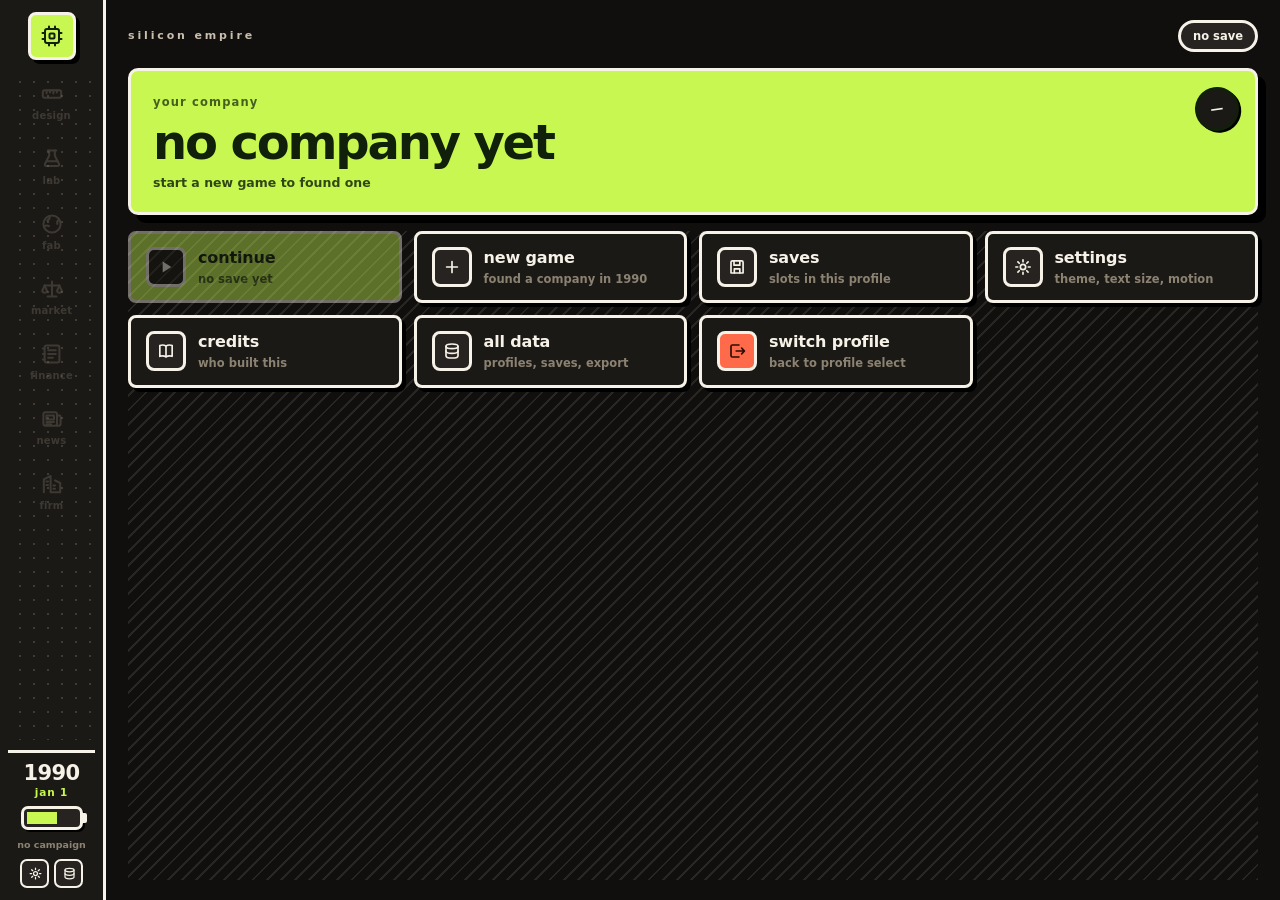
==== commit 10f12f67: "Fill dead space with geometric patterns, size-gated Adds four background textures and applies each o" ====
--- a/index.html
+++ b/index.html
@@ -129,7 +129,7 @@
       <svg class="i i--24" aria-hidden="true"><use href="#i-die"/></svg>
     </button>
 
-    <nav class="side__nav" id="sideNav" aria-label="Sections"></nav>
+    <nav class="side__nav pat pat--dots" id="sideNav" aria-label="Sections"></nav>
 
     <div class="side__foot">
       <div class="clock">
@@ -168,11 +168,11 @@
         <span class="hero__profile" id="menuProfile">—</span>
       </div>
 
-      <nav class="menu-grid" id="menuGrid" aria-label="Main menu"></nav>
+      <nav class="menu-grid pat pat--hatch" id="menuGrid" aria-label="Main menu"></nav>
     </section>
 
     <!-- ═════════ new game ═════════ -->
-    <section class="view" id="view-newgame" aria-label="New game">
+    <section class="view pat pat--pin" id="view-newgame" aria-label="New game">
       <header class="newgame-head">
         <span class="wordmark">silicon empire</span>
         <h1 class="newgame-title">found your company</h1>
@@ -255,7 +255,7 @@
       </header>
 
       <div class="desk-body">
-        <section class="stage" aria-label="Current activity">
+        <section class="stage pat pat--grid" aria-label="Current activity">
           <div class="stage__art">
             <svg class="art" id="art" viewBox="0 0 320 320" role="img" aria-labelledby="dioTitle">
               <defs>
--- a/src/styles/tokens.css
+++ b/src/styles/tokens.css
@@ -1,77 +1,85 @@
-/* Silicon Empire — tokens. Chunky borders, hard shadows, bold lowercase, lime accent. */
+/* Silicon Empire — Neo-Brutalism, dark.
+   Rules: 3px ink borders, hard offset shadows with zero blur, saturated
+   blocks, tight radii, heavy lowercase type. No gradients, no soft shadows. */
 
 :root {
-  /* surfaces */
-  --bg: #131110;
-  --surface: #1C1917;
-  --surface-2: #262220;
-  --surface-3: #322D29;
-  --field: #2A2522;
+  --bg: #100F0D;
+  --panel: #1B1916;
+  --panel-2: #262320;
+  --panel-3: #332E29;
 
-  /* ink */
-  --text: #F7F2E8;
-  --muted: #A99E8E;
-  --faint: #7C7264;
+  --ink: #F7F2E7;
+  --ink-soft: #C9BFAF;
+  --ink-faint: #8C8272;
 
-  /* the border + shadow that give everything its sticker look */
-  --line: #F7F2E8;
-  --line-soft: #3A342F;
-  --shadow: 0 5px 0 #050403;
-  --shadow-sm: 0 3px 0 #050403;
+  --shadow-c: #000000;
 
-  /* accents */
-  --lime: #C9F74E;
-  --lime-ink: #1A2308;
-  --coral: #FF7A64;
-  --coral-ink: #2A0C06;
-  --sky: #7FD4FF;
-  --sky-ink: #06222C;
-  --violet: #B69BFF;
+  --lime: #C8F751;
+  --lime-ink: #10200A;
+  --coral: #FF6B4A;
+  --coral-ink: #2B0C05;
+  --sky: #6FD0FF;
+  --sky-ink: #061E2A;
+  --violet: #B49CFF;
+  --lemon: #FFE24A;
 
-  /* art */
-  --art-dim: #4A443C;
-  --art-fill: #F7F2E8;
+  --art-dim: #4C453C;
+  --art-fill: #F7F2E7;
 
-  /* form */
-  --r-xl: 24px;
-  --r-lg: 18px;
-  --r-md: 14px;
+  /* geometric fills — kept near-invisible so they read as surface, not content */
+  --pat-line: rgba(247, 242, 231, .10);
+  --pat-line-2: rgba(247, 242, 231, .16);
+  --pat-accent: rgba(200, 247, 81, .16);
+
+  /* readable accent *text* (fills keep the saturated colour) */
+  --pos: #C8F751;
+  --neg: #FF6B4A;
+
+  --bw: 3px;
+  --r: 10px;
+  --r-sm: 8px;
   --r-pill: 999px;
-  --bw: 3px;
-  --bw-sm: 2.5px;
+
+  --shadow: 6px 6px 0 var(--shadow-c);
+  --shadow-sm: 4px 4px 0 var(--shadow-c);
+  --shadow-xs: 2px 2px 0 var(--shadow-c);
 
   --sans: ui-sans-serif, system-ui, -apple-system, "Segoe UI", Roboto, "Helvetica Neue", Arial, sans-serif;
   --mono: ui-monospace, SFMono-Regular, "SF Mono", Menlo, Consolas, monospace;
 
-  --dur: 140ms;
-  --ease: cubic-bezier(.2, .7, .3, 1);
+  --dur: 90ms;
+  --ease: linear;
 }
 
-/* Light keeps parity with the reference screenshots. */
+/* Light mode: the reference's home turf — cream page, ink borders. */
 [data-theme="light"] {
-  --bg: #FDF3E4;
-  --surface: #FFFDF8;
-  --surface-2: #FFF6E7;
-  --surface-3: #F6E9D6;
-  --field: #FDF6E9;
+  --bg: #F3EEDF;
+  --panel: #FFFCF4;
+  --panel-2: #F7F0DF;
+  --panel-3: #EBE2CD;
 
-  --text: #14110C;
-  --muted: #6B6154;
-  --faint: #9A8F7E;
+  --ink: #12100C;
+  --ink-soft: #4B4438;
+  --ink-faint: #6E6555;
 
-  --line: #14110C;
-  --line-soft: #E3D6C2;
-  --shadow: 0 5px 0 #14110C;
-  --shadow-sm: 0 3px 0 #14110C;
+  --shadow-c: #12100C;
 
   --lime: #C6F24E;
-  --lime-ink: #14110C;
+  --lime-ink: #12100C;
   --coral: #FF5C43;
-  --coral-ink: #14110C;
+  --coral-ink: #12100C;
   --sky: #4FC3F7;
-  --sky-ink: #14110C;
+  --sky-ink: #12100C;
   --violet: #9B7BFF;
+  --lemon: #FFD93D;
 
-  --art-dim: #C9BCA8;
-  --art-fill: #14110C;
+  --art-dim: #C6B9A3;
+  --art-fill: #12100C;
+
+  --pat-line: rgba(18, 16, 12, .10);
+  --pat-line-2: rgba(18, 16, 12, .18);
+  --pat-accent: rgba(44, 107, 0, .18);
+
+  --pos: #2C6B00;
+  --neg: #B8341B;
 }
--- a/src/styles/base.css
+++ b/src/styles/base.css
@@ -1,4 +1,4 @@
-/* reset + base type */
+/* reset + type. Everything is lowercase and heavy. */
 
 *, *::before, *::after { box-sizing: border-box; }
 html, body { height: 100%; }
@@ -6,43 +6,41 @@
 body {
   margin: 0;
   background: var(--bg);
-  color: var(--text);
+  color: var(--ink);
   font-family: var(--sans);
   font-size: 15px;
-  line-height: 1.45;
+  font-weight: 600;
+  line-height: 1.4;
   -webkit-font-smoothing: antialiased;
   overflow: hidden;
 }
 
 h1, h2, h3, p, figure, dl, dd { margin: 0; }
+button, input, select { font: inherit; color: inherit; }
+svg { display: block; }
 
-button, input, select { font: inherit; color: inherit; }
-
-/* everything reads lowercase, like the reference */
 .lbl {
-  font-size: 12px;
-  font-weight: 800;
-  letter-spacing: .01em;
+  font-size: 11.5px;
+  font-weight: 900;
+  letter-spacing: .06em;
   text-transform: lowercase;
-  color: var(--muted);
+  color: var(--ink-faint);
 }
 
 .wordmark {
   font-size: 11px;
-  font-weight: 800;
-  letter-spacing: .22em;
+  font-weight: 900;
+  letter-spacing: .26em;
   text-transform: lowercase;
-  color: var(--faint);
+  color: var(--ink-soft);
 }
 
 .mono { font-family: var(--mono); font-variant-numeric: tabular-nums; }
-
 .num { font-variant-numeric: tabular-nums; }
 
 :focus-visible {
-  outline: 3px solid var(--sky);
-  outline-offset: 3px;
-  border-radius: 6px;
+  outline: var(--bw) solid var(--lime);
+  outline-offset: 2px;
 }
 
 .sprite { position: absolute; width: 0; height: 0; overflow: hidden; }
@@ -50,15 +48,13 @@
 .i {
   width: 20px; height: 20px; flex: none;
   stroke: currentColor; fill: none;
-  stroke-width: 1.7;
+  stroke-width: 2;
   stroke-linecap: round;
   stroke-linejoin: round;
 }
 .i--16 { width: 16px; height: 16px; }
 .i--24 { width: 24px; height: 24px; }
-.i--28 { width: 28px; height: 28px; }
 
-/* motion */
 html[data-motion="off"] *, html[data-motion="off"] *::before, html[data-motion="off"] *::after {
   animation: none !important;
   transition: none !important;
--- a/src/styles/components.css
+++ b/src/styles/components.css
@@ -1,9 +1,8 @@
-/* cards, buttons, fields, modal, toast */
-
+/* ── cards ───────────────────────────────────────────────── */
 .card {
-  background: var(--surface);
-  border: var(--bw) solid var(--line);
-  border-radius: var(--r-xl);
+  background: var(--panel);
+  border: var(--bw) solid var(--ink);
+  border-radius: var(--r);
   box-shadow: var(--shadow);
 }
 
@@ -14,38 +13,40 @@
   justify-content: center;
   gap: 8px;
   padding: 12px 20px;
-  border: var(--bw) solid var(--line);
-  border-radius: var(--r-md);
-  background: var(--surface);
-  color: var(--text);
+  border: var(--bw) solid var(--ink);
+  border-radius: var(--r-sm);
+  background: var(--panel-2);
+  color: var(--ink);
   font-size: 15px;
-  font-weight: 800;
+  font-weight: 900;
+  letter-spacing: -.01em;
   text-transform: lowercase;
   cursor: pointer;
   box-shadow: var(--shadow-sm);
-  transition: transform var(--dur) var(--ease), box-shadow var(--dur) var(--ease), background var(--dur) var(--ease);
-}
-.btn:hover { transform: translate(-1px, -1px); box-shadow: 0 4px 0 #050403; }
-.btn:active { transform: translate(1px, 3px); box-shadow: 0 0 0 #050403; }
+  transition: transform var(--dur) var(--ease), box-shadow var(--dur) var(--ease);
+}
+.btn:hover { transform: translate(-2px, -2px); box-shadow: 6px 6px 0 var(--shadow-c); }
+.btn:active { transform: translate(4px, 4px); box-shadow: 0 0 0 var(--shadow-c); }
 .btn--lime { background: var(--lime); color: var(--lime-ink); }
 .btn--coral { background: var(--coral); color: var(--coral-ink); }
 .btn--wide { width: 100%; }
-.btn--sm { padding: 8px 14px; font-size: 13px; }
-.btn:disabled { opacity: .45; cursor: not-allowed; transform: none; box-shadow: none; }
+.btn--sm { padding: 8px 14px; font-size: 13px; box-shadow: var(--shadow-xs); }
+.btn--sm:hover { transform: translate(-1px, -1px); box-shadow: var(--shadow-sm); }
+.btn:disabled { opacity: .4; cursor: not-allowed; transform: none; box-shadow: none; }
 
 .icon-btn {
   display: grid; place-items: center;
   width: 38px; height: 38px;
-  border: var(--bw-sm) solid var(--line);
-  border-radius: 11px;
-  background: var(--surface);
-  color: var(--text);
+  border: var(--bw) solid var(--ink);
+  border-radius: var(--r-sm);
+  background: var(--panel-2);
+  color: var(--ink);
   cursor: pointer;
-  box-shadow: var(--shadow-sm);
+  box-shadow: var(--shadow-xs);
   transition: transform var(--dur) var(--ease), box-shadow var(--dur) var(--ease);
 }
-.icon-btn:hover { transform: translate(-1px, -1px); box-shadow: 0 4px 0 #050403; }
-.icon-btn:active { transform: translate(1px, 2px); box-shadow: none; }
+.icon-btn:hover { transform: translate(-1px, -1px); box-shadow: var(--shadow-sm); }
+.icon-btn:active { transform: translate(3px, 3px); box-shadow: none; }
 
 /* ── fields ──────────────────────────────────────────────── */
 .field-wrap { display: grid; gap: 7px; }
@@ -53,141 +54,197 @@
 .field {
   width: 100%;
   padding: 13px 15px;
-  border: var(--bw-sm) solid var(--line);
-  border-radius: var(--r-md);
-  background: var(--field);
-  color: var(--text);
+  border: var(--bw) solid var(--ink);
+  border-radius: var(--r-sm);
+  background: var(--panel-2);
+  color: var(--ink);
   font-size: 15px;
-  font-weight: 600;
+  font-weight: 700;
   outline: none;
-  transition: border-color var(--dur) var(--ease), background var(--dur) var(--ease);
-}
-.field::placeholder { color: var(--faint); font-weight: 500; }
-.field:focus { border-color: var(--lime); background: var(--surface-2); }
+  transition: box-shadow var(--dur) var(--ease), border-color var(--dur) var(--ease);
+}
+.field::placeholder { color: var(--ink-faint); font-weight: 600; }
+.field:focus { border-color: var(--lime); box-shadow: var(--shadow-xs); }
 .field--invalid { border-color: var(--coral); }
 
 .field-hint {
   font-size: 11.5px;
-  font-weight: 600;
-  color: var(--faint);
+  font-weight: 700;
+  letter-spacing: .02em;
+  color: var(--ink-faint);
   min-height: 15px;
+  text-transform: lowercase;
 }
 .field-hint--error { color: var(--coral); }
 
 /* ── pills ───────────────────────────────────────────────── */
 .pill {
   display: inline-flex; align-items: center; gap: 6px;
-  padding: 5px 11px;
-  border: var(--bw-sm) solid var(--line-soft);
+  padding: 5px 12px;
+  border: var(--bw) solid var(--ink);
   border-radius: var(--r-pill);
-  background: var(--surface);
+  background: var(--panel-2);
   font-size: 11.5px;
-  font-weight: 700;
-  text-transform: lowercase;
-  color: var(--muted);
+  font-weight: 900;
+  text-transform: lowercase;
+  color: var(--ink);
   white-space: nowrap;
 }
-.pill--lime { background: var(--lime); color: var(--lime-ink); border-color: var(--lime); }
-.pill--coral { background: var(--coral); color: var(--coral-ink); border-color: var(--coral); }
+.pill--lime { background: var(--lime); color: var(--lime-ink); }
+.pill--coral { background: var(--coral); color: var(--coral-ink); }
 
 /* ── toast ───────────────────────────────────────────────── */
 .toast-host {
-  position: fixed; left: 50%; bottom: 24px;
+  position: fixed; left: 50%; bottom: 26px;
   transform: translateX(-50%);
   display: grid; gap: 8px; z-index: 90; pointer-events: none;
 }
 .toast {
   display: flex; align-items: center; gap: 9px;
-  padding: 11px 16px;
-  border: var(--bw-sm) solid var(--line);
-  border-radius: var(--r-md);
-  background: var(--surface-2);
-  color: var(--text);
+  padding: 12px 16px;
+  border: var(--bw) solid var(--ink);
+  border-radius: var(--r-sm);
+  background: var(--lime);
+  color: var(--lime-ink);
   font-size: 13.5px;
-  font-weight: 700;
+  font-weight: 900;
   text-transform: lowercase;
   box-shadow: var(--shadow-sm);
-  animation: toast-in 180ms var(--ease);
-}
-.toast--warn { background: var(--coral); color: var(--coral-ink); border-color: var(--line); }
-@keyframes toast-in { from { opacity: 0; transform: translateY(8px); } to { opacity: 1; transform: none; } }
+  animation: toast-in 120ms var(--ease);
+}
+.toast--warn { background: var(--coral); color: var(--coral-ink); }
+@keyframes toast-in { from { opacity: 0; transform: translateY(10px); } to { opacity: 1; transform: none; } }
 
 /* ── modal ───────────────────────────────────────────────── */
 .modal-host {
   position: fixed; inset: 0; z-index: 100;
   display: grid; place-items: center; padding: 22px;
-  background: rgb(0 0 0 / 66%);
+  background: rgb(0 0 0 / 72%);
 }
 .modal-host[hidden] { display: none; }
 
 .modal {
   width: min(540px, 100%);
   max-height: 84vh; overflow: auto;
-  background: var(--surface);
-  border: var(--bw) solid var(--line);
-  border-radius: var(--r-xl);
-  box-shadow: var(--shadow);
-  animation: modal-in 180ms var(--ease);
-}
-@keyframes modal-in { from { opacity: 0; transform: translateY(10px); } to { opacity: 1; transform: none; } }
+  background: var(--panel);
+  border: var(--bw) solid var(--ink);
+  border-radius: var(--r);
+  box-shadow: 8px 8px 0 var(--shadow-c);
+}
 
 .modal__head {
   display: flex; align-items: center; justify-content: space-between; gap: 14px;
-  padding: 16px 18px;
-  border-bottom: var(--bw-sm) solid var(--line-soft);
-}
-.modal__title { font-size: 20px; font-weight: 800; text-transform: lowercase; }
-.modal__body { padding: 18px; display: grid; gap: 14px; }
+  padding: 14px 18px;
+  border-bottom: var(--bw) solid var(--ink);
+}
+.modal__title { font-size: 21px; font-weight: 900; letter-spacing: -.02em; text-transform: lowercase; }
+.modal__body { padding: 18px; display: grid; gap: 16px; }
 .modal__foot {
   display: flex; justify-content: flex-end; gap: 10px;
   padding: 14px 18px;
-  border-top: var(--bw-sm) solid var(--line-soft);
+  border-top: var(--bw) solid var(--ink);
 }
 
 /* settings rows */
-.setting { display: flex; align-items: center; justify-content: space-between; gap: 14px; }
-.setting__label { font-size: 15px; font-weight: 800; text-transform: lowercase; }
-.setting__desc { font-size: 12.5px; font-weight: 600; color: var(--muted); margin-top: 2px; }
-
-.seg { display: inline-flex; border: var(--bw-sm) solid var(--line); border-radius: 11px; overflow: hidden; flex: none; }
+.setting {
+  display: flex; align-items: center; justify-content: space-between; gap: 14px;
+  padding-bottom: 14px;
+  border-bottom: 2px solid var(--panel-3);
+}
+.setting:last-child { border-bottom: 0; padding-bottom: 0; }
+.setting__label { font-size: 15px; font-weight: 900; text-transform: lowercase; }
+.setting__desc { font-size: 12.5px; font-weight: 600; color: var(--ink-faint); margin-top: 2px; text-transform: lowercase; }
+
+.seg { display: inline-flex; border: var(--bw) solid var(--ink); border-radius: var(--r-sm); overflow: hidden; flex: none; }
 .seg button {
-  padding: 7px 11px; border: 0; border-right: var(--bw-sm) solid var(--line);
-  background: transparent; color: var(--text);
-  font-size: 12px; font-weight: 800; text-transform: lowercase; cursor: pointer;
+  padding: 7px 12px; border: 0; border-right: 2px solid var(--ink);
+  background: var(--panel-2); color: var(--ink);
+  font-size: 12px; font-weight: 900; text-transform: lowercase; cursor: pointer;
 }
 .seg button:last-child { border-right: 0; }
 .seg button[aria-pressed="true"] { background: var(--lime); color: var(--lime-ink); }
 
 /* lists */
-.slot-list { display: grid; gap: 8px; }
+.slot-list { display: grid; gap: 9px; }
 .slot {
   display: flex; align-items: center; gap: 10px;
   padding: 11px 12px;
-  border: var(--bw-sm) solid var(--line-soft);
-  border-radius: var(--r-md);
-  background: var(--surface-2);
+  border: var(--bw) solid var(--ink);
+  border-radius: var(--r-sm);
+  background: var(--panel-2);
+  box-shadow: var(--shadow-xs);
 }
 .slot__body { flex: 1; min-width: 0; }
-.slot__name { font-size: 15px; font-weight: 800; text-transform: lowercase; }
-.slot__meta { font-size: 11.5px; font-weight: 600; color: var(--muted); margin-top: 2px; }
+.slot__name { font-size: 15px; font-weight: 900; text-transform: lowercase; }
+.slot__meta { font-size: 11.5px; font-weight: 600; color: var(--ink-faint); margin-top: 2px; text-transform: lowercase; }
 .slot__actions { display: flex; gap: 6px; flex: none; }
-.slot__actions .icon-btn { width: 32px; height: 32px; border-radius: 9px; }
+.slot__actions .icon-btn { width: 32px; height: 32px; border-width: 2.5px; box-shadow: none; }
 
 .empty { padding: 18px 2px; text-align: center; }
-.empty__title { font-size: 17px; font-weight: 800; text-transform: lowercase; margin-bottom: 3px; }
-.empty__body { font-size: 13px; font-weight: 600; color: var(--muted); }
-
-.data-grid { display: grid; grid-template-columns: repeat(3, 1fr); gap: 8px; }
+.empty__title { font-size: 17px; font-weight: 900; text-transform: lowercase; margin-bottom: 3px; }
+.empty__body { font-size: 13px; font-weight: 600; color: var(--ink-faint); text-transform: lowercase; }
+
+.data-grid { display: grid; grid-template-columns: repeat(3, 1fr); gap: 9px; }
 .data-stat {
   display: grid; gap: 3px; padding: 10px 12px;
-  border: var(--bw-sm) solid var(--line-soft); border-radius: var(--r-md);
-  background: var(--surface-2);
-}
-.data-stat__value { font-size: 18px; font-weight: 900; font-variant-numeric: tabular-nums; }
-
-.danger-zone { display: flex; align-items: center; gap: 10px; padding-top: 6px; border-top: var(--bw-sm) dashed var(--line-soft); }
+  border: var(--bw) solid var(--ink); border-radius: var(--r-sm);
+  background: var(--panel-2); box-shadow: var(--shadow-xs);
+}
+.data-stat__value { font-size: 19px; font-weight: 900; font-variant-numeric: tabular-nums; text-transform: lowercase; }
+
+.danger-zone { display: flex; align-items: center; gap: 10px; padding-top: 12px; border-top: var(--bw) solid var(--ink); }
 
 .credits-list { display: grid; gap: 12px; }
-.credit { display: grid; grid-template-columns: 92px 1fr; gap: 12px; }
-.credit dt { font-size: 11.5px; font-weight: 800; text-transform: lowercase; color: var(--faint); padding-top: 2px; }
-.credit dd { font-size: 14px; font-weight: 600; color: var(--muted); }
+.credit { display: grid; grid-template-columns: 88px 1fr; gap: 12px; }
+.credit dt { font-size: 11.5px; font-weight: 900; text-transform: lowercase; color: var(--ink-faint); padding-top: 2px; }
+.credit dd { font-size: 14px; font-weight: 600; color: var(--ink-soft); text-transform: lowercase; }
+
+/* ═════════════ geometric fills ═════════════
+   Texture for dead space. Never applied globally — only to the handful of
+   regions that are mostly air, and each one switches itself off below the
+   size where that air stops existing (guards live beside each use).
+
+   They are background images, not overlays: every card, button and row is
+   painted on top, so the texture only survives in the gaps and the leftover
+   space around the content. Two-class selectors keep them winning over the
+   `background:` shorthands that panels set. */
+
+.pat {
+  background-repeat: repeat;
+}
+
+/* dot matrix — 14px pitch */
+.pat.pat--dots {
+  background-image: radial-gradient(circle, var(--pat-line-2) 1.4px, transparent 1.5px);
+  background-size: 14px 14px;
+  background-position: 5px 5px;
+}
+
+/* 45° hatch — 2px stroke every 10px */
+.pat.pat--hatch {
+  background-image: repeating-linear-gradient(
+    -45deg,
+    var(--pat-line) 0 2px,
+    transparent 2px 10px
+  );
+}
+
+/* blueprint grid — 24px minor, 96px major in the accent */
+.pat.pat--grid {
+  background-image:
+    linear-gradient(var(--pat-line) 1px, transparent 1px),
+    linear-gradient(90deg, var(--pat-line) 1px, transparent 1px),
+    linear-gradient(var(--pat-accent) 1.5px, transparent 1.5px),
+    linear-gradient(90deg, var(--pat-accent) 1.5px, transparent 1.5px);
+  background-size: 24px 24px, 24px 24px, 96px 96px, 96px 96px;
+  background-position: -1px -1px, -1px -1px, -1px -1px, -1px -1px;
+}
+
+/* ledger pinstripe — 1px vertical every 18px */
+.pat.pat--pin {
+  background-image: repeating-linear-gradient(
+    90deg,
+    var(--pat-line-2) 0 1px,
+    transparent 1px 18px
+  );
+}
--- a/src/styles/screens.css
+++ b/src/styles/screens.css
@@ -1,8 +1,8 @@
-/* ═════════════════ shell: sidebar + main ═════════════════ */
+/* shell: sidebar + main */
 
 .app {
   display: grid;
-  grid-template-columns: 104px minmax(0, 1fr);
+  grid-template-columns: 106px minmax(0, 1fr);
   height: 100vh;
   overflow: hidden;
 }
@@ -13,28 +13,31 @@
   grid-template-rows: auto 1fr auto;
   gap: 10px;
   padding: 12px 8px;
-  background: var(--surface);
-  border-right: var(--bw) solid var(--line);
+  background: var(--panel);
+  border-right: var(--bw) solid var(--ink);
   min-height: 0;
 }
 
 .side__logo {
   display: grid;
   place-items: center;
-  width: 46px;
-  height: 46px;
+  width: 48px;
+  height: 48px;
   margin: 0 auto;
-  border: var(--bw-sm) solid var(--line);
-  border-radius: 13px;
+  border: var(--bw) solid var(--ink);
+  border-radius: var(--r-sm);
   background: var(--lime);
   color: var(--lime-ink);
   box-shadow: var(--shadow-sm);
   cursor: pointer;
-}
+  transition: transform var(--dur) var(--ease), box-shadow var(--dur) var(--ease);
+}
+.side__logo:hover { transform: translate(-2px, -2px); box-shadow: 6px 6px 0 var(--shadow-c); }
+.side__logo:active { transform: translate(4px, 4px); box-shadow: none; }
 
 .side__nav {
   display: grid;
-  gap: 4px;
+  gap: 6px;
   align-content: start;
   justify-items: center;
   overflow: auto;
@@ -47,105 +50,96 @@
   gap: 3px;
   width: 100%;
   padding: 7px 2px 5px;
-  border: var(--bw-sm) solid transparent;
-  border-radius: 12px;
+  border: var(--bw) solid transparent;
+  border-radius: var(--r-sm);
   background: transparent;
-  color: var(--muted);
+  color: var(--ink-faint);
   cursor: pointer;
-  transition: background var(--dur) var(--ease), color var(--dur) var(--ease), border-color var(--dur) var(--ease);
-}
-
+  transition: transform var(--dur) var(--ease), background var(--dur) var(--ease), color var(--dur) var(--ease);
+}
 .nav-item__label {
   font-size: 10px;
-  font-weight: 800;
-  text-transform: lowercase;
-  letter-spacing: .01em;
-}
-
-.nav-item:hover:not(:disabled) { color: var(--text); background: var(--surface-2); }
+  font-weight: 900;
+  text-transform: lowercase;
+  letter-spacing: .02em;
+}
+.nav-item:hover:not(:disabled) { color: var(--ink); background: var(--panel-2); border-color: var(--ink); }
 
 .nav-item[aria-current="page"] {
   background: var(--lime);
-  border-color: var(--line);
+  border-color: var(--ink);
   color: var(--lime-ink);
-  box-shadow: var(--shadow-sm);
-}
-
-.nav-item:disabled { opacity: .32; cursor: not-allowed; }
-
-/* sidebar foot: date, battery, tools */
+  box-shadow: var(--shadow-xs);
+}
+.nav-item:disabled { opacity: .3; cursor: not-allowed; }
+
+/* sidebar foot */
 .side__foot {
   display: grid;
   gap: 8px;
   justify-items: center;
-  padding-top: 6px;
-  border-top: var(--bw-sm) solid var(--line-soft);
-}
-
-.clock { display: grid; justify-items: center; line-height: 1; }
+  padding-top: 10px;
+  border-top: var(--bw) solid var(--ink);
+}
+
+.clock { display: grid; justify-items: center; line-height: 1; gap: 3px; }
 .clock__year {
-  font-size: 20px;
-  font-weight: 900;
-  letter-spacing: -.02em;
+  font-size: 21px;
+  font-weight: 900;
+  letter-spacing: -.03em;
   font-variant-numeric: tabular-nums;
 }
 .clock__date {
   font-size: 10.5px;
-  font-weight: 800;
-  text-transform: lowercase;
-  color: var(--muted);
-  margin-top: 2px;
-}
-
-/* battery — horizontal, = cash runway */
-.batt {
-  display: flex;
-  align-items: center;
-  gap: 4px;
-  width: 100%;
-  justify-content: center;
-}
+  font-weight: 900;
+  letter-spacing: .08em;
+  text-transform: lowercase;
+  color: var(--pos);
+}
+
+/* battery — horizontal, equals cash runway */
+.batt { display: flex; align-items: center; justify-content: center; width: 100%; gap: 4px; }
 .batt__shell {
   position: relative;
-  width: 60px;
-  height: 22px;
-  padding: 2px;
-  border: var(--bw-sm) solid var(--line);
+  width: 62px;
+  height: 24px;
+  padding: 3px;
+  border: var(--bw) solid var(--ink);
   border-radius: 7px;
-  background: var(--surface-2);
+  background: var(--panel-2);
+  box-shadow: var(--shadow-xs);
 }
 .batt__shell::after {
   content: "";
   position: absolute;
-  right: -6px; top: 50%;
+  right: -7px; top: 50%;
   transform: translateY(-50%);
-  width: 3px; height: 9px;
+  width: 4px; height: 10px;
+  background: var(--ink);
   border-radius: 0 2px 2px 0;
-  background: var(--line);
 }
 .batt__fill {
   display: block;
   height: 100%;
   width: 60%;
-  border-radius: 3px;
-  background: var(--lime);
-  transition: width 320ms var(--ease), background var(--dur) var(--ease);
-}
-.batt[data-state="warn"] .batt__fill { background: var(--sky); }
+  background: var(--lime);
+  transition: width 260ms var(--ease), background var(--dur) var(--ease);
+}
+.batt[data-state="warn"] .batt__fill { background: var(--lemon); }
 .batt[data-state="low"] .batt__fill { background: var(--coral); }
 
 .batt__label {
   font-size: 9.5px;
-  font-weight: 800;
-  text-transform: lowercase;
-  color: var(--muted);
-}
-
-.side__tools { display: flex; gap: 4px; }
-.side__tools .icon-btn { width: 28px; height: 28px; border-width: 2px; border-radius: 8px; box-shadow: none; }
+  font-weight: 900;
+  text-transform: lowercase;
+  color: var(--ink-faint);
+}
+
+.side__tools { display: flex; gap: 5px; }
+.side__tools .icon-btn { width: 29px; height: 29px; border-width: 2.5px; border-radius: 7px; box-shadow: none; }
 .side__tools .icon-btn .i { width: 15px; height: 15px; }
 
-/* ── main column ─────────────────────────────────────────── */
+/* main column */
 .app-main { min-width: 0; min-height: 0; overflow: hidden; }
 
 .view { display: none; height: 100%; min-height: 0; }
@@ -156,9 +150,9 @@
 /* ═════════════════ menu ═════════════════ */
 
 #view-menu {
-  grid-template-rows: auto 1fr;
-  padding: 22px 26px;
-  gap: 18px;
+  grid-template-rows: auto auto 1fr;
+  gap: 16px;
+  padding: 20px 22px;
   overflow: auto;
 }
 
@@ -166,50 +160,53 @@
 
 .hero {
   position: relative;
-  padding: 22px 24px;
-  border: var(--bw) solid var(--line);
-  border-radius: var(--r-xl);
+  padding: 20px 22px;
+  border: var(--bw) solid var(--ink);
+  border-radius: var(--r);
   background: var(--lime);
   color: var(--lime-ink);
-  box-shadow: var(--shadow);
+  box-shadow: 8px 8px 0 var(--shadow-c);
 }
 .hero__label {
-  font-size: 12px;
-  font-weight: 800;
-  text-transform: lowercase;
-  opacity: .75;
+  font-size: 11.5px;
+  font-weight: 900;
+  letter-spacing: .1em;
+  text-transform: lowercase;
+  opacity: .7;
 }
 .hero__name {
-  font-size: clamp(30px, 4vw, 46px);
-  font-weight: 900;
-  letter-spacing: -.03em;
-  line-height: 1.02;
-  margin: 4px 0 6px;
+  font-size: clamp(30px, 4.2vw, 48px);
+  font-weight: 900;
+  letter-spacing: -.045em;
+  line-height: 1;
+  margin: 6px 0 8px;
   text-transform: lowercase;
 }
 .hero__meta {
   font-size: 12.5px;
-  font-weight: 700;
-  text-transform: lowercase;
-  opacity: .8;
+  font-weight: 800;
+  text-transform: lowercase;
+  opacity: .82;
 }
 .hero__profile {
   position: absolute;
-  top: 18px; right: 18px;
+  top: 16px; right: 16px;
   display: grid; place-items: center;
-  width: 42px; height: 42px;
-  border: var(--bw-sm) solid var(--line);
+  width: 44px; height: 44px;
+  border: var(--bw) solid var(--lime-ink);
   border-radius: 50%;
-  background: var(--surface);
-  color: var(--text);
+  background: var(--panel);
+  color: var(--ink);
   font-size: 13px;
   font-weight: 900;
+  transform: rotate(-8deg);
+  box-shadow: var(--shadow-xs);
 }
 
 .menu-grid {
   display: grid;
-  gap: 10px;
-  grid-template-columns: repeat(auto-fit, minmax(240px, 1fr));
+  gap: 12px;
+  grid-template-columns: repeat(auto-fit, minmax(236px, 1fr));
   align-content: start;
 }
 
@@ -217,92 +214,133 @@
   display: flex;
   align-items: center;
   gap: 12px;
-  padding: 14px 16px;
-  border: var(--bw) solid var(--line);
-  border-radius: var(--r-lg);
-  background: var(--surface);
-  color: var(--text);
+  padding: 13px 15px;
+  border: var(--bw) solid var(--ink);
+  border-radius: var(--r-sm);
+  background: var(--panel);
+  color: var(--ink);
   text-align: left;
   cursor: pointer;
   box-shadow: var(--shadow-sm);
   transition: transform var(--dur) var(--ease), box-shadow var(--dur) var(--ease), background var(--dur) var(--ease);
 }
-.menu-btn:hover { transform: translate(-1px, -1px); box-shadow: 0 4px 0 #050403; background: var(--surface-2); }
-.menu-btn:active { transform: translate(1px, 2px); box-shadow: none; }
-.menu-btn[data-disabled="true"] { opacity: .5; }
+.menu-btn:hover { transform: translate(-2px, -2px); box-shadow: 6px 6px 0 var(--shadow-c); background: var(--panel-2); }
+.menu-btn:active { transform: translate(4px, 4px); box-shadow: none; }
+.menu-btn[data-disabled="true"] { opacity: .42; box-shadow: none; }
 
 .menu-btn__icon {
   display: grid; place-items: center;
   width: 40px; height: 40px; flex: none;
-  border: var(--bw-sm) solid var(--line);
-  border-radius: 11px;
-  background: var(--surface-2);
-}
-.menu-btn--primary .menu-btn__icon { background: var(--lime); color: var(--lime-ink); }
+  border: var(--bw) solid var(--ink);
+  border-radius: var(--r-sm);
+  background: var(--panel-2);
+}
+.menu-btn--primary { background: var(--lime); color: var(--lime-ink); }
+.menu-btn--primary .menu-btn__icon { background: var(--panel); color: var(--ink); }
+.menu-btn--primary .menu-btn__desc { color: var(--lime-ink); opacity: .7; }
+.menu-btn--primary .menu-btn__label { color: var(--lime-ink); }
 .menu-btn--danger .menu-btn__icon { background: var(--coral); color: var(--coral-ink); }
 
-.menu-btn__body { display: grid; gap: 1px; min-width: 0; }
-.menu-btn__label { font-size: 16px; font-weight: 800; text-transform: lowercase; }
-.menu-btn__desc { font-size: 11.5px; font-weight: 600; color: var(--muted); }
+.menu-btn__body { display: grid; gap: 2px; min-width: 0; }
+.menu-btn__label { font-size: 16px; font-weight: 900; text-transform: lowercase; letter-spacing: -.01em; }
+.menu-btn__desc { font-size: 11.5px; font-weight: 700; color: var(--ink-faint); text-transform: lowercase; }
 
 /* ═════════════════ new game ═════════════════ */
 
 #view-newgame {
-  grid-template-columns: minmax(0, 520px);
+  grid-template-columns: minmax(0, 540px);
   justify-content: center;
   align-content: start;
-  padding: 26px;
+  padding: 24px 22px;
+  gap: 14px;
+  overflow: auto;
+}
+
+/* Pinstripe lives in the two gutters only — the founders column is 540px,
+   so each stripe panel is half the view minus 270px and collapses to nothing
+   the moment there is no air left beside the form. */
+#view-newgame.pat--pin {
+  background-size: max(0px, calc(50% - 270px)) 100%, max(0px, calc(50% - 270px)) 100%;
+  background-position: left top, right top;
+  background-repeat: no-repeat, no-repeat;
+}
+
+.newgame-head { display: grid; gap: 5px; }
+.newgame-title {
+  font-size: 34px;
+  font-weight: 900;
+  letter-spacing: -.045em;
+  line-height: 1;
+  text-transform: lowercase;
+}
+.newgame-sub {
+  font-size: 13.5px;
+  font-weight: 600;
+  color: var(--ink-soft);
+  max-width: 48ch;
+  text-transform: lowercase;
+}
+
+.form-card {
+  display: grid;
   gap: 16px;
-  overflow: auto;
-}
-
-.newgame-head { display: grid; gap: 4px; }
-.newgame-title { font-size: 30px; font-weight: 900; letter-spacing: -.03em; text-transform: lowercase; }
-.newgame-sub { font-size: 13.5px; font-weight: 600; color: var(--muted); max-width: 46ch; }
-
-.form-card {
-  display: grid;
-  gap: 14px;
   padding: 20px;
-  border: var(--bw) solid var(--line);
-  border-radius: var(--r-xl);
-  background: var(--surface);
-  box-shadow: var(--shadow);
-}
-
-.form-row { display: grid; gap: 14px; grid-template-columns: 1fr 1fr; }
-
-.profiles { display: grid; gap: 8px; padding-top: 6px; border-top: var(--bw-sm) dashed var(--line-soft); }
+  border: var(--bw) solid var(--ink);
+  border-radius: var(--r);
+  background: var(--panel);
+  box-shadow: 8px 8px 0 var(--shadow-c);
+}
+
+.profiles { display: grid; gap: 8px; padding-top: 14px; border-top: var(--bw) solid var(--ink); }
 .profiles__head { display: flex; align-items: baseline; justify-content: space-between; }
 
 .profile {
   display: flex; align-items: center; gap: 10px;
   padding: 10px 12px;
-  border: var(--bw-sm) solid var(--line-soft);
-  border-radius: var(--r-md);
-  background: var(--surface-2);
-  color: var(--text);
+  border: var(--bw) solid var(--ink);
+  border-radius: var(--r-sm);
+  background: var(--panel-2);
+  color: var(--ink);
   text-align: left;
   cursor: pointer;
-  transition: border-color var(--dur) var(--ease), transform var(--dur) var(--ease);
-}
-.profile:hover { border-color: var(--line); transform: translateX(2px); }
+  margin-bottom: 8px;
+  transition: transform var(--dur) var(--ease), box-shadow var(--dur) var(--ease);
+}
+.profile:last-child { margin-bottom: 0; }
+.profile:hover { transform: translate(-1px, -1px); box-shadow: var(--shadow-xs); }
 
 .profile__avatar {
   display: grid; place-items: center;
   width: 32px; height: 32px; flex: none;
-  border: 2px solid var(--line);
+  border: 2.5px solid var(--ink);
   border-radius: 50%;
   background: var(--lime);
   color: var(--lime-ink);
   font-size: 11.5px; font-weight: 900;
 }
 .profile__body { flex: 1; min-width: 0; }
-.profile__name { font-size: 14.5px; font-weight: 800; text-transform: lowercase; }
-.profile__meta { font-size: 11px; font-weight: 600; color: var(--muted); }
+.profile__name { font-size: 14.5px; font-weight: 900; text-transform: lowercase; }
+.profile__meta { font-size: 11px; font-weight: 700; color: var(--ink-faint); text-transform: lowercase; }
+
+/* ── geometric fills: size guards ───────────────────────────
+   A texture only earns its place once the dead space is big enough to read
+   as a surface. Each region therefore switches itself off when the space it
+   fills collapses — measured, not guessed:
+   · sidebar gutter needs ~120px of nav band left over, below 560px tall
+     the nav items push into it
+   · menu leftover closes up once the buttons wrap on narrow screens
+   (the new-game pinstripe guards itself: its gutter width is a calc that
+   reaches zero before the founders column runs out of room) */
+
+@media (max-height: 559px) {
+  .side__nav.pat { background-image: none; }
+}
+
+@media (max-width: 899px), (max-height: 639px) {
+  .menu-grid.pat { background-image: none; }
+}
 
 @media (max-width: 720px) {
-  .app { grid-template-columns: 78px minmax(0, 1fr); }
-  .app { grid-template-columns: 78px minmax(0, 1fr); }
-  .form-row { grid-template-columns: 1fr; }
-}
+  .app { grid-template-columns: 80px minmax(0, 1fr); }
+  .nav-item__label { display: none; }
+}
--- a/src/styles/desk.css
+++ b/src/styles/desk.css
@@ -1,4 +1,4 @@
-/* ═════════════════ the desk ═════════════════ */
+/* ═════════ the desk ═════════ */
 
 #view-desk {
   grid-template-rows: auto minmax(0, 1fr) auto;
@@ -6,25 +6,25 @@
   overflow: hidden;
 }
 
-/* ── top bar: identity, HUD, time controls ───────────────── */
+/* ── top bar ─────────────────────────────────────────────── */
 .topbar {
   display: flex;
   align-items: center;
   justify-content: space-between;
   gap: 18px;
-  padding: 16px 22px;
-  border-bottom: var(--bw) solid var(--line);
-  background: var(--surface);
-}
-
-.topbar__id { display: grid; gap: 2px; min-width: 0; }
+  padding: 14px 20px;
+  border-bottom: var(--bw) solid var(--ink);
+  background: var(--panel);
+}
+
+.topbar__id { display: grid; gap: 3px; min-width: 0; }
 
 .company-name {
-  font-size: clamp(20px, 2vw, 26px);
-  font-weight: 900;
-  letter-spacing: -.02em;
-  text-transform: lowercase;
-  line-height: 1.05;
+  font-size: clamp(21px, 2vw, 28px);
+  font-weight: 900;
+  letter-spacing: -.04em;
+  line-height: 1;
+  text-transform: lowercase;
   white-space: nowrap;
   overflow: hidden;
   text-overflow: ellipsis;
@@ -32,86 +32,96 @@
 
 .company-meta {
   font-size: 11px;
-  font-weight: 700;
-  text-transform: lowercase;
-  color: var(--muted);
-}
-.company-meta b { color: var(--text); font-weight: 800; }
+  font-weight: 800;
+  text-transform: lowercase;
+  color: var(--ink-faint);
+}
+.company-meta b { color: var(--ink); font-weight: 900; }
 
 .topbar__right { display: flex; align-items: center; gap: 10px; flex: none; }
 
 /* HUD */
-.hud { display: flex; gap: 8px; }
+.hud { display: flex; gap: 10px; }
 
 .hud__card {
   display: grid;
-  gap: 0;
+  gap: 1px;
   padding: 7px 14px;
-  border: var(--bw-sm) solid var(--line);
-  border-radius: var(--r-md);
-  background: var(--surface-2);
-  min-width: 118px;
+  border: var(--bw) solid var(--ink);
+  border-radius: var(--r-sm);
+  background: var(--panel-2);
+  min-width: 122px;
+  box-shadow: var(--shadow-xs);
+}
+.hud__card--cash {
+  background: var(--lime);
+  color: var(--lime-ink);
   box-shadow: var(--shadow-sm);
 }
-.hud__card--cash { background: var(--lime); color: var(--lime-ink); border-color: var(--line); }
 
 .hud__label {
   font-size: 10px;
-  font-weight: 800;
+  font-weight: 900;
+  letter-spacing: .08em;
   text-transform: lowercase;
   opacity: .72;
 }
 
-.hud__row { display: flex; align-items: baseline; gap: 6px; }
+.hud__row { display: flex; align-items: baseline; gap: 7px; }
 
 .hud__value {
-  font-size: 20px;
-  font-weight: 900;
-  letter-spacing: -.02em;
+  font-size: 22px;
+  font-weight: 900;
+  letter-spacing: -.04em;
   font-variant-numeric: tabular-nums;
-  line-height: 1.1;
-}
-.hud__card:not(.hud__card--cash) .hud__value { font-size: 16px; }
-
-.hud__delta { font-size: 10px; font-weight: 800; font-variant-numeric: tabular-nums; }
-.hud__delta.up { color: #2F5A0B; }
-.hud__delta.down { color: #7A1B0C; }
-.hud__card:not(.hud__card--cash) .hud__delta.up { color: var(--lime); }
-.hud__card:not(.hud__card--cash) .hud__delta.down { color: var(--coral); }
+  line-height: 1.05;
+}
+.hud__card:not(.hud__card--cash) .hud__value { font-size: 17px; }
+
+.hud__delta { font-size: 10px; font-weight: 900; font-variant-numeric: tabular-nums; }
+.hud__card--cash .hud__delta.up { color: #1E4A05; }
+.hud__card--cash .hud__delta.down { color: #6E1505; }
+.hud__card:not(.hud__card--cash) .hud__delta.up { color: var(--pos); }
+.hud__card:not(.hud__card--cash) .hud__delta.down { color: var(--neg); }
 
 /* time controls */
 .time {
   display: flex;
   gap: 4px;
   padding: 4px;
-  border: var(--bw-sm) solid var(--line);
-  border-radius: var(--r-md);
-  background: var(--surface-2);
+  border: var(--bw) solid var(--ink);
+  border-radius: var(--r-sm);
+  background: var(--panel-2);
+  box-shadow: var(--shadow-xs);
 }
 .time button {
   display: grid; place-items: center;
-  min-width: 34px; height: 30px;
+  min-width: 36px; height: 30px;
   padding: 0 8px;
-  border: 0;
-  border-radius: 8px;
+  border: 2px solid transparent;
+  border-radius: 6px;
   background: transparent;
-  color: var(--muted);
+  color: var(--ink-faint);
   font-size: 12px;
   font-weight: 900;
   text-transform: lowercase;
   cursor: pointer;
   transition: background var(--dur) var(--ease), color var(--dur) var(--ease);
 }
-.time button:hover { color: var(--text); }
-.time button[aria-pressed="true"] { background: var(--lime); color: var(--lime-ink); }
+.time button:hover { color: var(--ink); background: var(--panel-3); }
+.time button[aria-pressed="true"] {
+  background: var(--lime);
+  border-color: var(--ink);
+  color: var(--lime-ink);
+}
 .time .i { width: 15px; height: 15px; }
 
-/* ── body: stage + rail ──────────────────────────────────── */
+/* ── body ────────────────────────────────────────────────── */
 .desk-body {
   display: grid;
-  grid-template-columns: minmax(0, 1fr) 330px;
-  gap: 18px;
-  padding: 18px 22px;
+  grid-template-columns: minmax(0, 1fr) 336px;
+  gap: 16px;
+  padding: 16px 20px;
   min-height: 0;
   overflow: hidden;
 }
@@ -121,44 +131,43 @@
   display: grid;
   grid-template-rows: minmax(0, 1fr) auto;
   place-items: center;
-  gap: 6px;
-  min-height: 0;
-  border: var(--bw) solid var(--line);
-  border-radius: var(--r-xl);
-  background: var(--surface);
+  gap: 4px;
+  min-height: 0;
+  padding: 16px;
+  border: var(--bw) solid var(--ink);
+  border-radius: var(--r);
+  background: var(--panel);
   box-shadow: var(--shadow);
-  padding: 16px;
   overflow: hidden;
 }
 
 .stage__art { display: grid; place-items: center; min-height: 0; width: 100%; }
 
 .art {
-  width: min(100%, 360px);
+  width: min(100%, 350px);
   height: auto;
   max-height: 100%;
-  display: block;
   overflow: visible;
 }
-
 .art-base { color: var(--art-dim); }
 .art-fill { color: var(--art-fill); }
 
-.stage__caption { display: grid; justify-items: center; gap: 2px; text-align: center; padding-bottom: 2px; }
+.stage__caption { display: grid; justify-items: center; gap: 2px; text-align: center; }
 
 .stage__title {
-  font-size: 22px;
-  font-weight: 900;
-  letter-spacing: -.02em;
-  text-transform: lowercase;
-}
-.stage__title em { font-style: normal; color: var(--lime); }
+  font-size: 23px;
+  font-weight: 900;
+  letter-spacing: -.035em;
+  text-transform: lowercase;
+}
+.stage__title em { font-style: normal; color: var(--pos); }
 
 .stage__sub {
   font-size: 11.5px;
-  font-weight: 700;
-  text-transform: lowercase;
-  color: var(--muted);
+  font-weight: 800;
+  letter-spacing: .04em;
+  text-transform: lowercase;
+  color: var(--ink-faint);
   font-variant-numeric: tabular-nums;
 }
 
@@ -172,92 +181,88 @@
 
 .profit {
   display: grid;
-  border: var(--bw) solid var(--line);
-  border-radius: var(--r-xl);
-  background: var(--surface);
-  box-shadow: var(--shadow);
-  overflow: hidden;
-}
-
+  border: var(--bw) solid var(--ink);
+  border-radius: var(--r);
+  background: var(--panel);
+  box-shadow: var(--shadow-sm);
+  overflow: hidden;
+}
 .profit__row {
-  display: flex;
-  align-items: baseline;
-  justify-content: space-between;
-  gap: 10px;
+  display: flex; align-items: baseline; justify-content: space-between; gap: 10px;
   padding: 10px 14px;
-  border-bottom: var(--bw-sm) solid var(--line-soft);
+  border-bottom: var(--bw) solid var(--ink);
 }
 .profit__row:last-child { border-bottom: 0; }
 
 .profit__label {
   font-size: 11px;
-  font-weight: 800;
-  text-transform: lowercase;
-  color: var(--muted);
-}
-
+  font-weight: 900;
+  letter-spacing: .06em;
+  text-transform: lowercase;
+  color: var(--ink-faint);
+}
 .profit__value {
-  font-size: 17px;
-  font-weight: 900;
+  font-size: 18px;
+  font-weight: 900;
+  letter-spacing: -.03em;
   font-variant-numeric: tabular-nums;
 }
-.profit__value[data-sign="pos"] { color: var(--lime); }
-.profit__value[data-sign="neg"] { color: var(--coral); }
+.profit__value[data-sign="pos"] { color: var(--pos); }
+.profit__value[data-sign="neg"] { color: var(--neg); }
 
 .chart-card {
   display: grid;
   grid-template-rows: auto minmax(0, 1fr) auto;
-  border: var(--bw) solid var(--line);
-  border-radius: var(--r-xl);
-  background: var(--surface);
-  box-shadow: var(--shadow);
-  min-height: 0;
-  overflow: hidden;
-}
-
+  border: var(--bw) solid var(--ink);
+  border-radius: var(--r);
+  background: var(--panel);
+  box-shadow: var(--shadow-sm);
+  min-height: 0;
+  overflow: hidden;
+}
 .chart-card__head {
-  display: flex; align-items: baseline; justify-content: space-between;
-  padding: 10px 14px;
-  border-bottom: var(--bw-sm) solid var(--line-soft);
-}
-
+  display: flex; align-items: baseline; justify-content: space-between; gap: 8px;
+  padding: 10px 13px;
+  border-bottom: var(--bw) solid var(--ink);
+  background: var(--panel-2);
+}
 .chart-card__body { padding: 8px 8px 0; min-height: 0; }
 
-.chart { width: 100%; height: 100%; min-height: 130px; display: block; }
-
-.chart__grid { stroke: var(--line-soft); stroke-width: 1; stroke-dasharray: 3 4; }
-.chart__axis { stroke: var(--line-soft); stroke-width: 1.5; }
+.chart { width: 100%; height: 100%; min-height: 128px; }
+
+.chart__grid { stroke: var(--panel-3); stroke-width: 1.5; stroke-dasharray: 3 4; }
 .chart__tick {
   font-family: var(--sans);
-  font-size: 8px;
-  font-weight: 800;
-  fill: var(--faint);
-  text-transform: lowercase;
-}
-
-.chart__legend { display: flex; flex-wrap: wrap; gap: 4px 10px; padding: 8px 14px 12px; }
-
+  font-size: 8.5px;
+  font-weight: 900;
+  fill: var(--ink-faint);
+  text-transform: lowercase;
+}
+.chart__legend {
+  display: flex; flex-wrap: wrap; gap: 5px 12px;
+  padding: 9px 13px 12px;
+  border-top: 2px solid var(--panel-3);
+}
 .legend-item {
   display: inline-flex; align-items: center; gap: 5px;
-  font-size: 10px;
-  font-weight: 800;
-  text-transform: lowercase;
-  color: var(--muted);
-}
-.legend-swatch { width: 9px; height: 9px; border-radius: 3px; flex: none; }
-
-/* ── bottom: recent, newest → oldest, no scrolling ──────── */
+  font-size: 10px; font-weight: 900; text-transform: lowercase; color: var(--ink-soft);
+}
+.legend-swatch {
+  width: 10px; height: 10px; flex: none;
+  border: 1.5px solid var(--ink);
+  border-radius: 2px;
+}
+
+/* ── bottom: recent, fixed grid, newest → oldest ─────────── */
 .news {
-  border-top: var(--bw) solid var(--line);
-  background: var(--surface);
-  padding: 10px 22px 14px;
-}
-
+  border-top: var(--bw) solid var(--ink);
+  background: var(--panel);
+  padding: 10px 20px 14px;
+}
 .news__head {
   display: flex; align-items: baseline; justify-content: space-between;
-  margin-bottom: 8px;
-}
-
+  margin-bottom: 9px;
+}
 .news__grid {
   display: grid;
   grid-template-columns: repeat(4, minmax(0, 1fr));
@@ -266,44 +271,45 @@
 
 .news-card {
   display: grid;
-  gap: 3px;
+  gap: 4px;
   padding: 9px 11px 10px;
-  border: var(--bw-sm) solid var(--line-soft);
-  border-radius: var(--r-md);
-  background: var(--surface-2);
+  border: var(--bw) solid var(--ink);
+  border-radius: var(--r-sm);
+  background: var(--panel-2);
   text-align: left;
-  color: var(--text);
+  color: var(--ink);
   cursor: pointer;
   min-width: 0;
-  transition: border-color var(--dur) var(--ease), transform var(--dur) var(--ease);
-}
-.news-card:hover { border-color: var(--line); transform: translateY(-2px); }
+  box-shadow: var(--shadow-xs);
+  transition: transform var(--dur) var(--ease), box-shadow var(--dur) var(--ease);
+}
+.news-card:hover { transform: translate(-2px, -2px); box-shadow: var(--shadow-sm); }
 
 .news-card__meta {
   display: flex; justify-content: space-between; gap: 8px;
-  font-size: 9.5px;
-  font-weight: 800;
-  text-transform: lowercase;
-  color: var(--faint);
-}
-
+  font-size: 9.5px; font-weight: 900; letter-spacing: .06em;
+  text-transform: lowercase; color: var(--ink-faint);
+}
 .news-card__title {
-  font-size: 12.5px;
-  font-weight: 700;
-  line-height: 1.3;
-  display: -webkit-box;
-  -webkit-line-clamp: 2;
-  -webkit-box-orient: vertical;
-  overflow: hidden;
-}
-
-.news-card__delta { font-size: 10px; font-weight: 800; text-transform: lowercase; }
-
-.news-card[data-kind="market"] { border-left: 5px solid var(--sky); }
-.news-card[data-kind="launch"] { border-left: 5px solid var(--lime); }
-.news-card[data-kind="scandal"] { border-left: 5px solid var(--coral); }
-.news-card[data-kind="supply"] { border-left: 5px solid var(--violet); }
-.news-card[data-kind="presentation"] { border-left: 5px solid var(--text); }
+  font-size: 12.5px; font-weight: 800; line-height: 1.28; text-transform: lowercase;
+  display: -webkit-box; -webkit-line-clamp: 2; -webkit-box-orient: vertical; overflow: hidden;
+}
+.news-card__delta { font-size: 10px; font-weight: 900; text-transform: lowercase; }
+
+.news-card[data-kind="market"] { border-left: 7px solid var(--sky); }
+.news-card[data-kind="launch"] { border-left: 7px solid var(--lime); }
+.news-card[data-kind="scandal"] { border-left: 7px solid var(--coral); }
+.news-card[data-kind="supply"] { border-left: 7px solid var(--violet); }
+.news-card[data-kind="presentation"] { border-left: 7px solid var(--lemon); }
+
+/* ── geometric fill: size guard ────────────────────────────
+   The stage only gets its blueprint when the desk is in two columns and tall
+   enough to leave a margin wider than the 350px diorama; under that the
+   drawing already fills the panel and texture would crowd it. */
+
+@media (max-width: 1180px), (max-height: 699px) {
+  .stage.pat--grid { background-image: none; }
+}
 
 @media (max-width: 1180px) {
   .desk-body { grid-template-columns: 1fr; overflow: auto; }
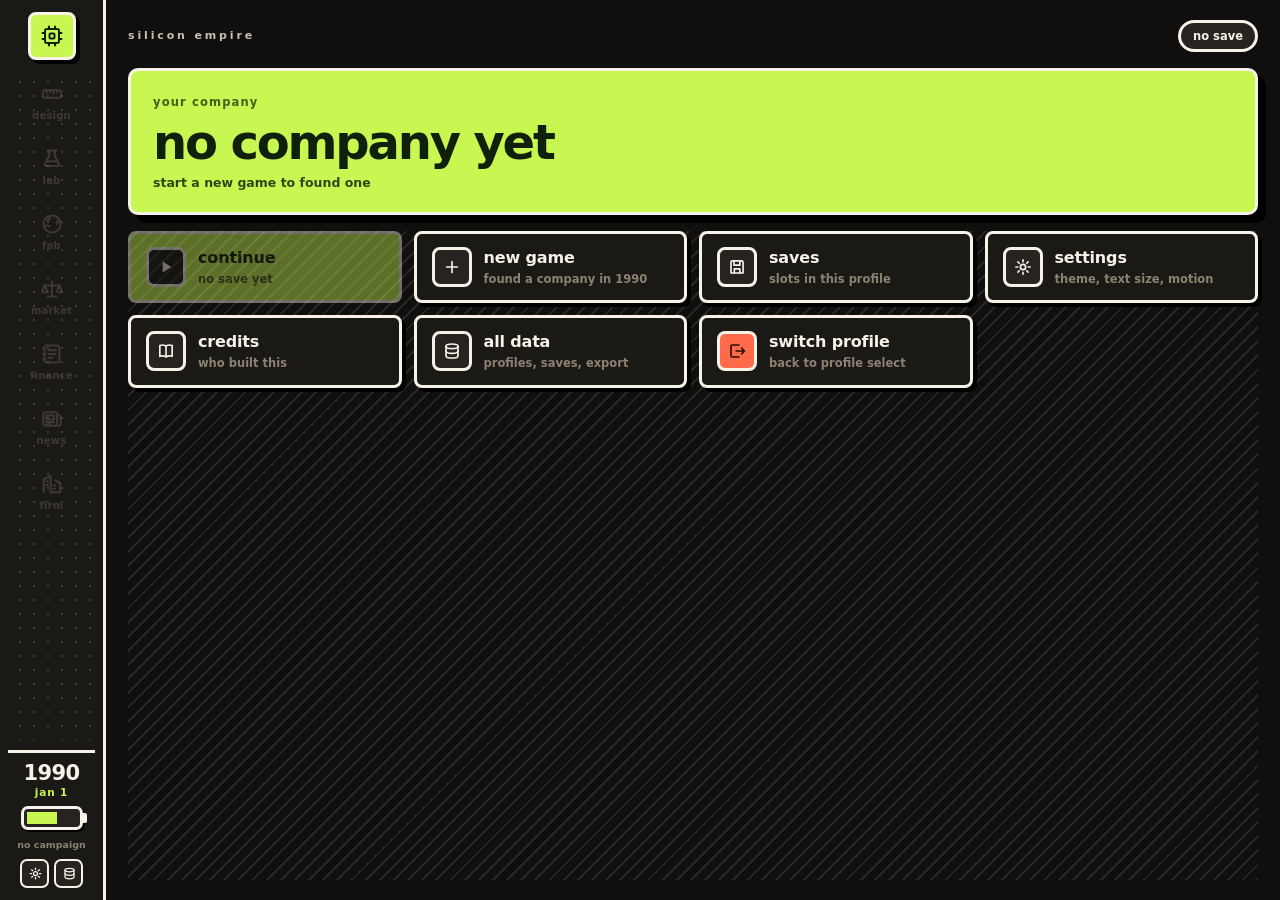
==== commit 8d0f7ed6: "Repair the founding screen Three defects, all visible on the screen you land on before you have a sa" ====
--- a/index.html
+++ b/index.html
@@ -172,7 +172,7 @@
     </section>
 
     <!-- ═════════ new game ═════════ -->
-    <section class="view pat pat--pin" id="view-newgame" aria-label="New game">
+    <section class="view" id="view-newgame" aria-label="New game">
       <header class="newgame-head">
         <span class="wordmark">silicon empire</span>
         <h1 class="newgame-title">found your company</h1>
--- a/src/styles/base.css
+++ b/src/styles/base.css
@@ -16,6 +16,10 @@
 }
 
 h1, h2, h3, p, figure, dl, dd { margin: 0; }
+
+/* the hidden attribute must win over any author `display` below it */
+[hidden] { display: none !important; }
+
 button, input, select { font: inherit; color: inherit; }
 svg { display: block; }
 
--- a/src/styles/components.css
+++ b/src/styles/components.css
@@ -239,12 +239,3 @@
   background-size: 24px 24px, 24px 24px, 96px 96px, 96px 96px;
   background-position: -1px -1px, -1px -1px, -1px -1px, -1px -1px;
 }
-
-/* ledger pinstripe — 1px vertical every 18px */
-.pat.pat--pin {
-  background-image: repeating-linear-gradient(
-    90deg,
-    var(--pat-line-2) 0 1px,
-    transparent 1px 18px
-  );
-}
--- a/src/styles/screens.css
+++ b/src/styles/screens.css
@@ -256,13 +256,18 @@
   overflow: auto;
 }
 
-/* Pinstripe lives in the two gutters only — the founders column is 540px,
-   so each stripe panel is half the view minus 270px and collapses to nothing
-   the moment there is no air left beside the form. */
-#view-newgame.pat--pin {
-  background-size: max(0px, calc(50% - 270px)) 100%, max(0px, calc(50% - 270px)) 100%;
-  background-position: left top, right top;
-  background-repeat: no-repeat, no-repeat;
+/* On a tall window the founding column sits in the optical middle instead of
+   hanging off the top. Only from 780px up: below that the centred content
+   could overflow a scroll container and lose its top edge. */
+@media (min-height: 780px) {
+  #view-newgame { align-content: center; }
+}
+
+/* the seed is a short number, not a name — give it its own width and figures */
+#seedInput {
+  max-width: 148px;
+  font-family: var(--mono);
+  letter-spacing: .04em;
 }
 
 .newgame-head { display: grid; gap: 5px; }
@@ -293,6 +298,7 @@
 
 .profiles { display: grid; gap: 8px; padding-top: 14px; border-top: var(--bw) solid var(--ink); }
 .profiles__head { display: flex; align-items: baseline; justify-content: space-between; }
+#profileList { max-height: 168px; overflow: auto; }
 
 .profile {
   display: flex; align-items: center; gap: 10px;
@@ -329,8 +335,8 @@
    · sidebar gutter needs ~120px of nav band left over, below 560px tall
      the nav items push into it
    · menu leftover closes up once the buttons wrap on narrow screens
-   (the new-game pinstripe guards itself: its gutter width is a calc that
-   reaches zero before the founders column runs out of room) */
+   (the founding screen carries no texture: its side margins are tall but
+   narrow, so any pattern there reads as corduroy rather than surface) */
 
 @media (max-height: 559px) {
   .side__nav.pat { background-image: none; }
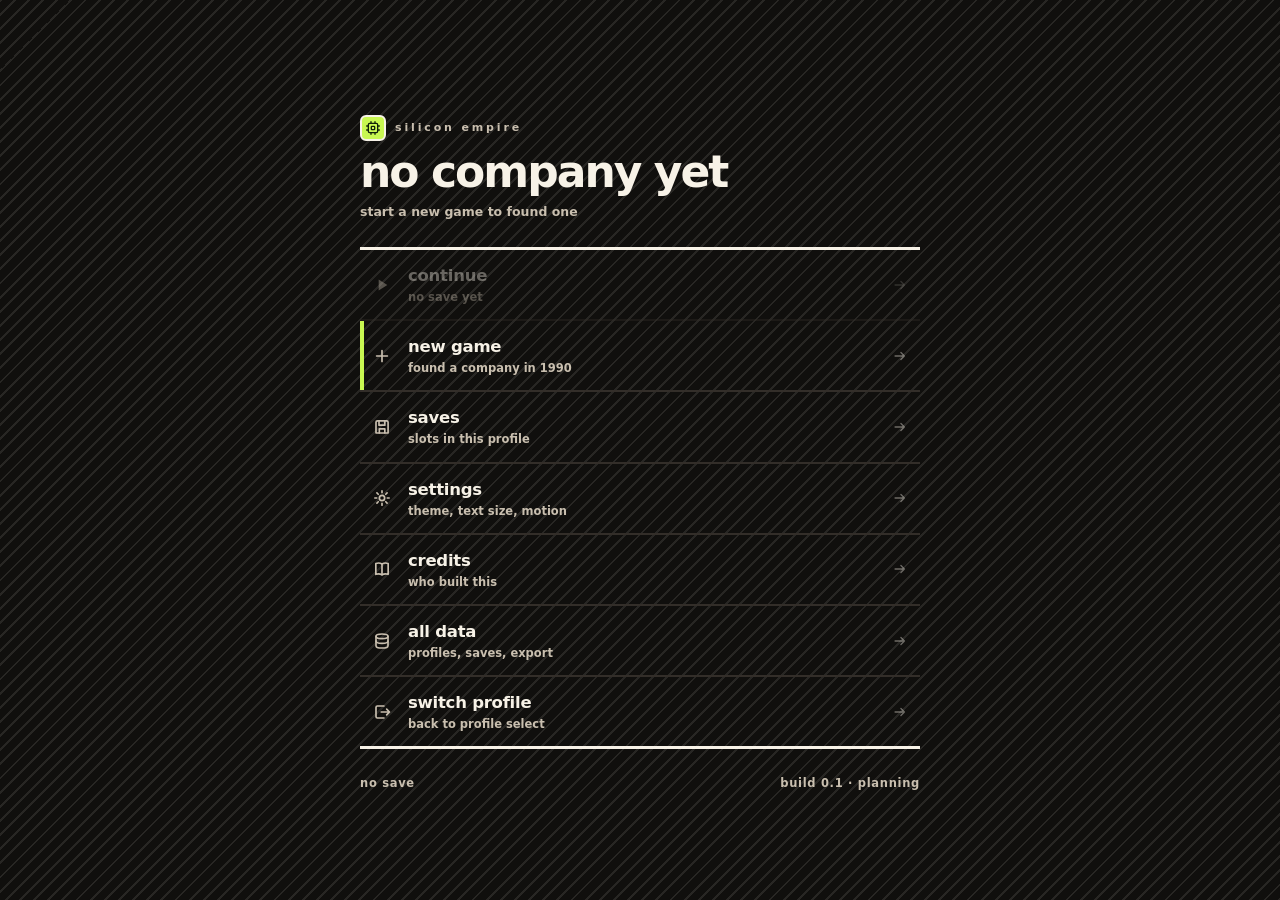
==== commit ac9e7575: "Rebuild the menu as an entry screen, not a dashboard The old menu had three things wrong with it: se" ====
--- a/index.html
+++ b/index.html
@@ -123,7 +123,7 @@
 </svg>
 
 <div class="app">
-  <!-- ═════════ sidebar — present on every screen ═════════ -->
+  <!-- ═════════ sidebar — the desk only; entry screens are chrome-free ═════════ -->
   <aside class="side">
     <button class="side__logo" type="button" data-action="menu" title="Main menu" aria-label="Main menu">
       <svg class="i i--24" aria-hidden="true"><use href="#i-die"/></svg>
@@ -155,26 +155,36 @@
 
   <main class="app-main">
     <!-- ═════════ menu ═════════ -->
-    <section class="view" id="view-menu" aria-label="Main menu">
-      <div class="menu-top">
-        <span class="wordmark">silicon empire</span>
-        <span class="pill" id="menuStatus">no save</span>
-      </div>
-
-      <div class="hero">
-        <span class="hero__label">your company</span>
-        <h1 class="hero__name" id="menuCompany">untitled company</h1>
-        <p class="hero__meta" id="menuMeta">founded 1990 · by —</p>
-        <span class="hero__profile" id="menuProfile">—</span>
-      </div>
-
-      <nav class="menu-grid pat pat--hatch" id="menuGrid" aria-label="Main menu"></nav>
+    <section class="view pat pat--hatch" id="view-menu" aria-label="Main menu">
+      <div class="menu-wrap">
+        <header class="menu-head">
+          <div class="menu-brand">
+            <span class="menu-mark" aria-hidden="true"><svg class="i i--16"><use href="#i-die"/></svg></span>
+            <span class="wordmark">silicon empire</span>
+          </div>
+          <h1 class="menu-title" id="menuCompany">no company yet</h1>
+          <p class="menu-meta" id="menuMeta">start a new game to found one</p>
+        </header>
+
+        <nav class="menu-list" id="menuGrid" aria-label="Main menu"></nav>
+
+        <footer class="menu-foot">
+          <span class="lbl" id="menuStatus">no save</span>
+          <span class="lbl">build 0.1 · planning</span>
+        </footer>
+      </div>
     </section>
 
     <!-- ═════════ new game ═════════ -->
     <section class="view" id="view-newgame" aria-label="New game">
       <header class="newgame-head">
-        <span class="wordmark">silicon empire</span>
+        <div class="newgame-top">
+          <button class="btn btn--ghost btn--sm" type="button" data-action="menu">
+            <svg class="i i--16" aria-hidden="true"><use href="#i-home"/></svg>
+            menu
+          </button>
+          <span class="wordmark">silicon empire</span>
+        </div>
         <h1 class="newgame-title">found your company</h1>
         <p class="newgame-sub">january 1990. one fabless startup, a modest chequebook, and an industry that has no idea who you are yet.</p>
       </header>
--- a/src/styles/components.css
+++ b/src/styles/components.css
@@ -32,6 +32,16 @@
 .btn--wide { width: 100%; }
 .btn--sm { padding: 8px 14px; font-size: 13px; box-shadow: var(--shadow-xs); }
 .btn--sm:hover { transform: translate(-1px, -1px); box-shadow: var(--shadow-sm); }
+.btn--ghost {
+  padding: 7px 12px;
+  border-width: 2.5px;
+  background: transparent;
+  box-shadow: none;
+  font-size: 12px;
+  color: var(--ink-soft);
+}
+.btn--ghost:hover { transform: none; box-shadow: none; background: var(--panel-2); color: var(--ink); }
+.btn--ghost:active { transform: none; box-shadow: none; }
 .btn:disabled { opacity: .4; cursor: not-allowed; transform: none; box-shadow: none; }
 
 .icon-btn {
--- a/src/styles/screens.css
+++ b/src/styles/screens.css
@@ -147,103 +147,124 @@
 body[data-screen="newgame"] #view-newgame,
 body[data-screen="desk"] #view-desk { display: grid; }
 
-/* ═════════════════ menu ═════════════════ */
+/* ═════════════════ menu ═════════════════
+   An entry screen, not a dashboard: no sidebar, no company card, one column
+   of rows. Lime is left to a single mark and the row that is next. */
+
+body[data-screen="menu"] .app,
+body[data-screen="newgame"] .app { grid-template-columns: minmax(0, 1fr); }
+
+body[data-screen="menu"] .side,
+body[data-screen="newgame"] .side { display: none; }
 
 #view-menu {
-  grid-template-rows: auto auto 1fr;
-  gap: 16px;
-  padding: 20px 22px;
+  place-items: start center;
+  padding: 42px 24px 36px;
   overflow: auto;
 }
 
-.menu-top { display: flex; align-items: center; justify-content: space-between; gap: 14px; }
-
-.hero {
-  position: relative;
-  padding: 20px 22px;
-  border: var(--bw) solid var(--ink);
-  border-radius: var(--r);
+/* the index is ~700px tall; centre it only when that cannot overflow the
+   scroll container, otherwise keep it at the top so nothing is clipped */
+@media (min-height: 780px) {
+  #view-menu { place-items: center; }
+}
+
+.menu-wrap {
+  width: min(560px, 100%);
+  display: grid;
+  gap: 26px;
+}
+
+.menu-head { display: grid; gap: 9px; }
+
+.menu-brand { display: flex; align-items: center; gap: 9px; }
+.menu-mark {
+  display: grid;
+  place-items: center;
+  width: 26px;
+  height: 26px;
+  border: 2.5px solid var(--ink);
+  border-radius: 6px;
   background: var(--lime);
   color: var(--lime-ink);
-  box-shadow: 8px 8px 0 var(--shadow-c);
-}
-.hero__label {
-  font-size: 11.5px;
-  font-weight: 900;
-  letter-spacing: .1em;
-  text-transform: lowercase;
-  opacity: .7;
-}
-.hero__name {
-  font-size: clamp(30px, 4.2vw, 48px);
+}
+
+.menu-title {
+  font-size: clamp(30px, 4.2vw, 44px);
   font-weight: 900;
   letter-spacing: -.045em;
-  line-height: 1;
-  margin: 6px 0 8px;
-  text-transform: lowercase;
-}
-.hero__meta {
+  line-height: 1.02;
+  text-transform: lowercase;
+  overflow-wrap: anywhere;
+}
+
+.menu-meta {
   font-size: 12.5px;
-  font-weight: 800;
-  text-transform: lowercase;
-  opacity: .82;
-}
-.hero__profile {
-  position: absolute;
-  top: 16px; right: 16px;
-  display: grid; place-items: center;
-  width: 44px; height: 44px;
-  border: var(--bw) solid var(--lime-ink);
-  border-radius: 50%;
-  background: var(--panel);
-  color: var(--ink);
-  font-size: 13px;
-  font-weight: 900;
-  transform: rotate(-8deg);
-  box-shadow: var(--shadow-xs);
-}
-
-.menu-grid {
-  display: grid;
-  gap: 12px;
-  grid-template-columns: repeat(auto-fit, minmax(236px, 1fr));
-  align-content: start;
-}
-
-.menu-btn {
-  display: flex;
+  font-weight: 700;
+  color: var(--ink-soft);
+  text-transform: lowercase;
+}
+
+/* the list: rows on rules, nothing floating */
+.menu-list {
+  border-top: var(--bw) solid var(--ink);
+  border-bottom: var(--bw) solid var(--ink);
+}
+
+.menu-row {
+  display: grid;
+  grid-template-columns: 22px minmax(0, 1fr) 18px;
   align-items: center;
-  gap: 12px;
-  padding: 13px 15px;
-  border: var(--bw) solid var(--ink);
-  border-radius: var(--r-sm);
-  background: var(--panel);
+  gap: 14px;
+  width: 100%;
+  padding: 14px 12px;
+  border: 0;
+  border-bottom: 2px solid var(--panel-3);
+  border-radius: 0;
+  background: transparent;
   color: var(--ink);
   text-align: left;
   cursor: pointer;
-  box-shadow: var(--shadow-sm);
-  transition: transform var(--dur) var(--ease), box-shadow var(--dur) var(--ease), background var(--dur) var(--ease);
-}
-.menu-btn:hover { transform: translate(-2px, -2px); box-shadow: 6px 6px 0 var(--shadow-c); background: var(--panel-2); }
-.menu-btn:active { transform: translate(4px, 4px); box-shadow: none; }
-.menu-btn[data-disabled="true"] { opacity: .42; box-shadow: none; }
-
-.menu-btn__icon {
-  display: grid; place-items: center;
-  width: 40px; height: 40px; flex: none;
-  border: var(--bw) solid var(--ink);
-  border-radius: var(--r-sm);
-  background: var(--panel-2);
-}
-.menu-btn--primary { background: var(--lime); color: var(--lime-ink); }
-.menu-btn--primary .menu-btn__icon { background: var(--panel); color: var(--ink); }
-.menu-btn--primary .menu-btn__desc { color: var(--lime-ink); opacity: .7; }
-.menu-btn--primary .menu-btn__label { color: var(--lime-ink); }
-.menu-btn--danger .menu-btn__icon { background: var(--coral); color: var(--coral-ink); }
-
-.menu-btn__body { display: grid; gap: 2px; min-width: 0; }
-.menu-btn__label { font-size: 16px; font-weight: 900; text-transform: lowercase; letter-spacing: -.01em; }
-.menu-btn__desc { font-size: 11.5px; font-weight: 700; color: var(--ink-faint); text-transform: lowercase; }
+  transition: background var(--dur) var(--ease);
+}
+.menu-row:last-child { border-bottom: 0; }
+.menu-row:hover { background: var(--panel-2); }
+.menu-row:hover .menu-row__arrow { transform: translateX(4px); opacity: 1; }
+
+.menu-row__icon { color: var(--ink-soft); }
+.menu-row__body { display: grid; gap: 2px; min-width: 0; }
+.menu-row__label {
+  font-size: 16.5px;
+  font-weight: 900;
+  letter-spacing: -.015em;
+  text-transform: lowercase;
+}
+.menu-row__desc {
+  font-size: 11.5px;
+  font-weight: 700;
+  color: var(--ink-soft);
+  text-transform: lowercase;
+}
+.menu-row__arrow {
+  justify-self: end;
+  opacity: .4;
+  transition: transform var(--dur) var(--ease), opacity var(--dur) var(--ease);
+}
+
+/* the next thing to press gets a lime edge, nothing more */
+.menu-row[data-next="true"] { box-shadow: inset 4px 0 0 var(--lime); }
+
+.menu-row[data-disabled="true"] { opacity: .38; cursor: not-allowed; }
+.menu-row[data-disabled="true"]:hover { background: transparent; }
+.menu-row[data-disabled="true"]:hover .menu-row__arrow { transform: none; opacity: .4; }
+
+.menu-foot {
+  display: flex;
+  align-items: baseline;
+  justify-content: space-between;
+  gap: 12px;
+}
+.menu-foot .lbl { color: var(--ink-soft); }
 
 /* ═════════════════ new game ═════════════════ */
 
@@ -271,6 +292,14 @@
 }
 
 .newgame-head { display: grid; gap: 5px; }
+
+.newgame-top {
+  display: flex;
+  align-items: center;
+  justify-content: space-between;
+  gap: 12px;
+  margin-bottom: 8px;
+}
 .newgame-title {
   font-size: 34px;
   font-weight: 900;
@@ -334,7 +363,7 @@
    fills collapses — measured, not guessed:
    · sidebar gutter needs ~120px of nav band left over, below 560px tall
      the nav items push into it
-   · menu leftover closes up once the buttons wrap on narrow screens
+   · the menu hatch needs room beside the 560px index
    (the founding screen carries no texture: its side margins are tall but
    narrow, so any pattern there reads as corduroy rather than surface) */
 
@@ -343,7 +372,7 @@
 }
 
 @media (max-width: 899px), (max-height: 639px) {
-  .menu-grid.pat { background-image: none; }
+  #view-menu.pat { background-image: none; }
 }
 
 @media (max-width: 720px) {
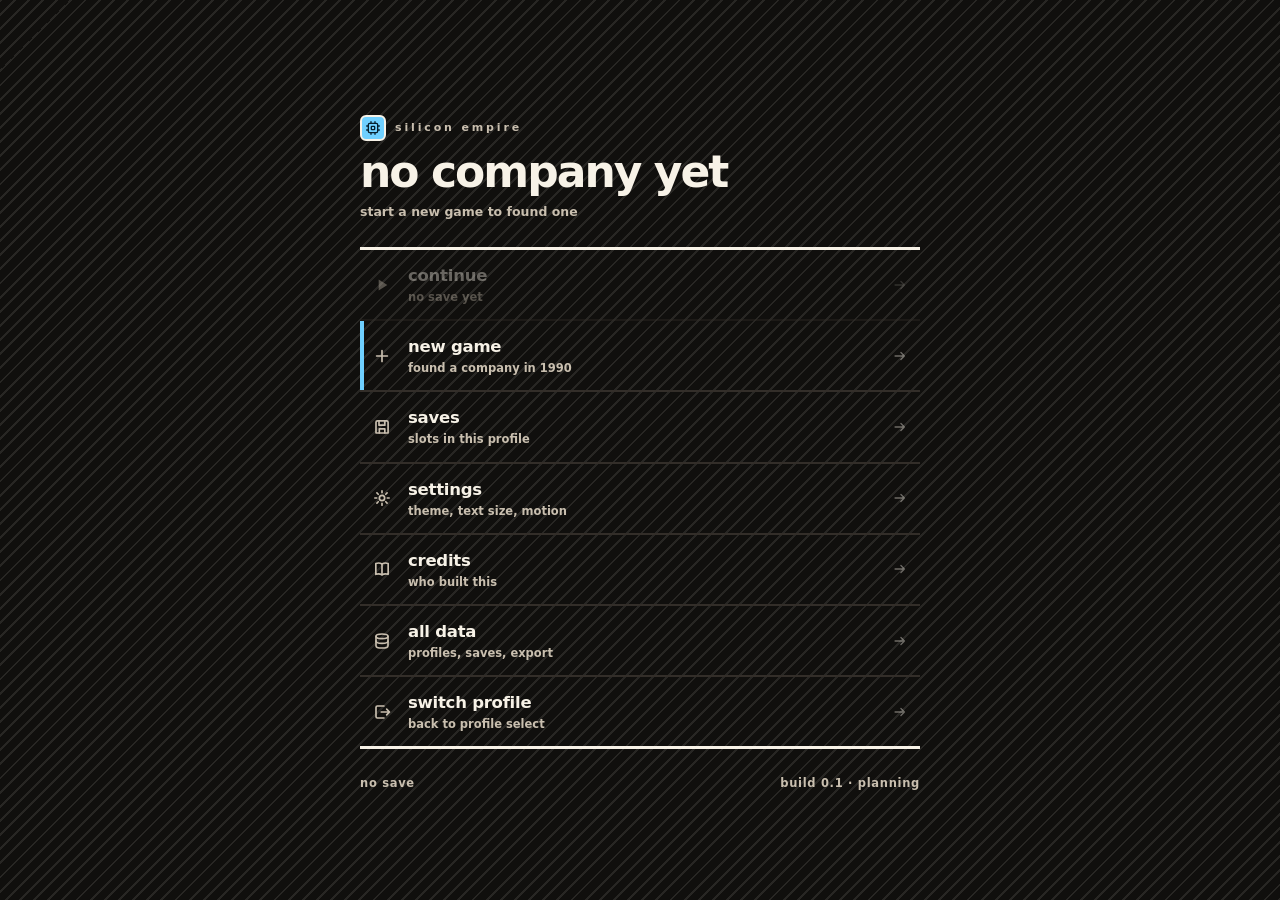
==== commit 99b2fdde: "Short rail, sections drawer, and an accent that is not green Rail: four destinations (design, lab, f" ====
--- a/index.html
+++ b/index.html
@@ -83,6 +83,37 @@
     <circle cx="12" cy="12" r="8.4"/><circle cx="12" cy="12" r="4.4"/><circle cx="12" cy="12" r="1" fill="currentColor"/>
   </symbol>
   <symbol id="i-power" viewBox="0 0 24 24"><path d="M12 3.4v8"/><path d="M17.6 6.2a7.6 7.6 0 1 1-11.2 0"/></symbol>
+  <symbol id="i-megaphone" viewBox="0 0 24 24">
+    <path d="M4.6 9.6v4.8l9.2 4.6V5z"/>
+    <path d="M6.9 15.2v3.4c0 .7.5 1.2 1.2 1.2h1.4v-2.9"/>
+    <path d="M16.8 9.4a4 4 0 0 1 0 5.2M19.2 7.2a7.4 7.4 0 0 1 0 9.6"/>
+  </symbol>
+  <symbol id="i-browser" viewBox="0 0 24 24">
+    <rect x="3.4" y="4.6" width="17.2" height="14.8" rx="2.2"/>
+    <path d="M3.4 9.4h17.2"/>
+    <path d="M6.6 7h.1M9 7h.1" stroke-width="2.4"/>
+    <path d="M7.2 12.6h6.4M7.2 15.6h9.2"/>
+  </symbol>
+  <symbol id="i-user" viewBox="0 0 24 24">
+    <circle cx="12" cy="8.4" r="3.6"/>
+    <path d="M4.7 20.2c.9-3.7 3.8-5.6 7.3-5.6s6.4 1.9 7.3 5.6"/>
+  </symbol>
+  <symbol id="i-contract" viewBox="0 0 24 24">
+    <path d="M6.2 4.2h7.6l4 4v11.6H6.2z"/>
+    <path d="M13.8 4.2v4h4"/>
+    <path d="M8.9 17.1c1.1-1.6 2.2-1.6 3.2 0s2.1 1.6 3.1 0"/>
+    <path d="M8.9 11.4h4.4"/>
+  </symbol>
+  <symbol id="i-clipboard" viewBox="0 0 24 24">
+    <rect x="5.4" y="4.8" width="13.2" height="15.6" rx="2"/>
+    <path d="M8.8 3.4h6.4v3.2H8.8z"/>
+    <path d="M9 12.2l1.9 1.9 3.6-3.9"/>
+    <path d="M9 17.1h6"/>
+  </symbol>
+  <symbol id="i-chevrons" viewBox="0 0 24 24">
+    <path d="M6.2 5.8 12.4 12l-6.2 6.2"/>
+    <path d="M12.6 5.8 18.8 12l-6.2 6.2"/>
+  </symbol>
 
   <!-- Diorama artwork. Everything inherits currentColor so the filled
        portion renders identically to the outline, just brighter. -->
@@ -131,6 +162,11 @@
 
     <nav class="side__nav pat pat--dots" id="sideNav" aria-label="Sections"></nav>
 
+    <button class="side__more" id="sideMore" type="button"
+            aria-expanded="false" aria-controls="drawer" title="All sections" aria-label="All sections">
+      <svg class="i i--20" aria-hidden="true"><use href="#i-chevrons"/></svg>
+    </button>
+
     <div class="side__foot">
       <div class="clock">
         <span class="clock__year" id="clockYear">1990</span>
@@ -152,6 +188,17 @@
       </div>
     </div>
   </aside>
+
+  <!-- ═════════ sections drawer — slides out from under the sidebar ═════════ -->
+  <div class="drawer" id="drawer" aria-label="All sections" aria-hidden="true">
+    <header class="drawer__head">
+      <span class="lbl">all sections</span>
+      <button class="icon-btn drawer__close" type="button" id="drawerClose" aria-label="Close sections">
+        <svg class="i i--16" aria-hidden="true"><use href="#i-chevrons"/></svg>
+      </button>
+    </header>
+    <nav class="drawer__list" id="drawerNav" aria-label="All sections"></nav>
+  </div>
 
   <main class="app-main">
     <!-- ═════════ menu ═════════ -->
@@ -211,7 +258,7 @@
           <p class="field-hint">same seed and same choices give the same world</p>
         </div>
 
-        <button class="btn btn--lime btn--wide" type="submit" id="foundBtn">
+        <button class="btn btn--accent btn--wide" type="submit" id="foundBtn">
           found company
           <svg class="i i--16" aria-hidden="true"><use href="#i-arrow"/></svg>
         </button>
--- a/src/styles/tokens.css
+++ b/src/styles/tokens.css
@@ -14,26 +14,34 @@
 
   --shadow-c: #000000;
 
-  --lime: #C8F751;
-  --lime-ink: #10200A;
+  --accent: #6FD0FF;
+  --accent-ink: #06202E;
   --coral: #FF6B4A;
   --coral-ink: #2B0C05;
-  --sky: #6FD0FF;
-  --sky-ink: #061E2A;
   --violet: #B49CFF;
+  --violet-ink: #150B36;
   --lemon: #FFE24A;
+  --lemon-ink: #2B2400;
+  --rose: #FF9DB8;
+  --rose-ink: #360B19;
 
   --art-dim: #4C453C;
   --art-fill: #F7F2E7;
 
+  --series-1: #6FD0FF;
+  --series-2: #B49CFF;
+  --series-3: #FF9DB8;
+
   /* geometric fills — kept near-invisible so they read as surface, not content */
   --pat-line: rgba(247, 242, 231, .10);
   --pat-line-2: rgba(247, 242, 231, .16);
-  --pat-accent: rgba(200, 247, 81, .16);
+  --pat-accent: rgba(111, 208, 255, .18);
 
   /* readable accent *text* (fills keep the saturated colour) */
-  --pos: #C8F751;
+  --pos: #6FD0FF;
   --neg: #FF6B4A;
+
+  --side-w: 106px;
 
   --bw: 3px;
   --r: 10px;
@@ -64,22 +72,28 @@
 
   --shadow-c: #12100C;
 
-  --lime: #C6F24E;
-  --lime-ink: #12100C;
+  --accent: #38BDF8;
+  --accent-ink: #04202C;
   --coral: #FF5C43;
   --coral-ink: #12100C;
-  --sky: #4FC3F7;
-  --sky-ink: #12100C;
-  --violet: #9B7BFF;
-  --lemon: #FFD93D;
+  --violet: #7B5AF0;
+  --violet-ink: #12100C;
+  --lemon: #A87900;
+  --lemon-ink: #12100C;
+  --rose: #C2185B;
+  --rose-ink: #12100C;
 
   --art-dim: #C6B9A3;
   --art-fill: #12100C;
 
+  --series-1: #0B7FA8;
+  --series-2: #6B45D9;
+  --series-3: #C2185B;
+
   --pat-line: rgba(18, 16, 12, .10);
   --pat-line-2: rgba(18, 16, 12, .18);
-  --pat-accent: rgba(44, 107, 0, .18);
+  --pat-accent: rgba(11, 92, 122, .18);
 
-  --pos: #2C6B00;
+  --pos: #0B5C7A;
   --neg: #B8341B;
 }
--- a/src/styles/base.css
+++ b/src/styles/base.css
@@ -43,7 +43,7 @@
 .num { font-variant-numeric: tabular-nums; }
 
 :focus-visible {
-  outline: var(--bw) solid var(--lime);
+  outline: var(--bw) solid var(--accent);
   outline-offset: 2px;
 }
 
@@ -57,6 +57,8 @@
   stroke-linejoin: round;
 }
 .i--16 { width: 16px; height: 16px; }
+.i--18 { width: 18px; height: 18px; }
+.i--20 { width: 20px; height: 20px; }
 .i--24 { width: 24px; height: 24px; }
 
 html[data-motion="off"] *, html[data-motion="off"] *::before, html[data-motion="off"] *::after {
--- a/src/styles/components.css
+++ b/src/styles/components.css
@@ -27,7 +27,7 @@
 }
 .btn:hover { transform: translate(-2px, -2px); box-shadow: 6px 6px 0 var(--shadow-c); }
 .btn:active { transform: translate(4px, 4px); box-shadow: 0 0 0 var(--shadow-c); }
-.btn--lime { background: var(--lime); color: var(--lime-ink); }
+.btn--accent { background: var(--accent); color: var(--accent-ink); }
 .btn--coral { background: var(--coral); color: var(--coral-ink); }
 .btn--wide { width: 100%; }
 .btn--sm { padding: 8px 14px; font-size: 13px; box-shadow: var(--shadow-xs); }
@@ -74,7 +74,7 @@
   transition: box-shadow var(--dur) var(--ease), border-color var(--dur) var(--ease);
 }
 .field::placeholder { color: var(--ink-faint); font-weight: 600; }
-.field:focus { border-color: var(--lime); box-shadow: var(--shadow-xs); }
+.field:focus { border-color: var(--accent); box-shadow: var(--shadow-xs); }
 .field--invalid { border-color: var(--coral); }
 
 .field-hint {
@@ -100,7 +100,7 @@
   color: var(--ink);
   white-space: nowrap;
 }
-.pill--lime { background: var(--lime); color: var(--lime-ink); }
+.pill--accent { background: var(--accent); color: var(--accent-ink); }
 .pill--coral { background: var(--coral); color: var(--coral-ink); }
 
 /* ── toast ───────────────────────────────────────────────── */
@@ -114,8 +114,8 @@
   padding: 12px 16px;
   border: var(--bw) solid var(--ink);
   border-radius: var(--r-sm);
-  background: var(--lime);
-  color: var(--lime-ink);
+  background: var(--accent);
+  color: var(--accent-ink);
   font-size: 13.5px;
   font-weight: 900;
   text-transform: lowercase;
@@ -172,7 +172,7 @@
   font-size: 12px; font-weight: 900; text-transform: lowercase; cursor: pointer;
 }
 .seg button:last-child { border-right: 0; }
-.seg button[aria-pressed="true"] { background: var(--lime); color: var(--lime-ink); }
+.seg button[aria-pressed="true"] { background: var(--accent); color: var(--accent-ink); }
 
 /* lists */
 .slot-list { display: grid; gap: 9px; }
--- a/src/styles/screens.css
+++ b/src/styles/screens.css
@@ -2,15 +2,17 @@
 
 .app {
   display: grid;
-  grid-template-columns: 106px minmax(0, 1fr);
+  grid-template-columns: var(--side-w) minmax(0, 1fr);
   height: 100vh;
   overflow: hidden;
 }
 
 /* ── sidebar ─────────────────────────────────────────────── */
 .side {
-  display: grid;
-  grid-template-rows: auto 1fr auto;
+  position: relative;
+  z-index: 50;            /* the drawer slides out from under this */
+  display: grid;
+  grid-template-rows: auto minmax(0, 1fr) auto auto;
   gap: 10px;
   padding: 12px 8px;
   background: var(--panel);
@@ -26,8 +28,8 @@
   margin: 0 auto;
   border: var(--bw) solid var(--ink);
   border-radius: var(--r-sm);
-  background: var(--lime);
-  color: var(--lime-ink);
+  background: var(--accent);
+  color: var(--accent-ink);
   box-shadow: var(--shadow-sm);
   cursor: pointer;
   transition: transform var(--dur) var(--ease), box-shadow var(--dur) var(--ease);
@@ -66,9 +68,9 @@
 .nav-item:hover:not(:disabled) { color: var(--ink); background: var(--panel-2); border-color: var(--ink); }
 
 .nav-item[aria-current="page"] {
-  background: var(--lime);
+  background: var(--accent);
   border-color: var(--ink);
-  color: var(--lime-ink);
+  color: var(--accent-ink);
   box-shadow: var(--shadow-xs);
 }
 .nav-item:disabled { opacity: .3; cursor: not-allowed; }
@@ -122,7 +124,7 @@
   display: block;
   height: 100%;
   width: 60%;
-  background: var(--lime);
+  background: var(--accent);
   transition: width 260ms var(--ease), background var(--dur) var(--ease);
 }
 .batt[data-state="warn"] .batt__fill { background: var(--lemon); }
@@ -134,10 +136,97 @@
   text-transform: lowercase;
   color: var(--ink-faint);
 }
+
+/* the double-arrow that opens the rest of the sections */
+.side__more {
+  display: grid;
+  place-items: center;
+  width: 100%;
+  height: 34px;
+  border: var(--bw) solid var(--ink);
+  border-radius: var(--r-sm);
+  background: var(--panel-2);
+  color: var(--ink-soft);
+  box-shadow: var(--shadow-xs);
+  cursor: pointer;
+  transition: transform var(--dur) var(--ease), box-shadow var(--dur) var(--ease),
+              background var(--dur) var(--ease), color var(--dur) var(--ease);
+}
+.side__more:hover { color: var(--ink); transform: translate(-1px, -1px); box-shadow: var(--shadow-sm); }
+.side__more:active { transform: translate(2px, 2px); box-shadow: none; }
+.side__more .i { transition: transform 240ms cubic-bezier(.22,.82,.3,1); }
+.side__more.is-open { background: var(--accent); border-color: var(--ink); color: var(--accent-ink); }
+.side__more.is-open .i { transform: rotate(180deg); }
 
 .side__tools { display: flex; gap: 5px; }
 .side__tools .icon-btn { width: 29px; height: 29px; border-width: 2.5px; border-radius: 7px; box-shadow: none; }
 .side__tools .icon-btn .i { width: 15px; height: 15px; }
+
+/* ═════════════ sections drawer ═════════════
+   Closed it sits under the rail (same width, shifted a full width left);
+   opening slides it right, closing slides it back. */
+
+.drawer {
+  position: fixed;
+  top: 0;
+  bottom: 0;
+  left: var(--side-w);
+  width: 252px;
+  z-index: 40;
+  display: grid;
+  grid-template-rows: auto minmax(0, 1fr);
+  background: var(--panel);
+  border-right: var(--bw) solid var(--ink);
+  box-shadow: 7px 0 0 rgb(0 0 0 / .5);
+  transform: translateX(-100%);
+  visibility: hidden;
+  transition: transform 260ms cubic-bezier(.22, .82, .3, 1), visibility 0s 260ms;
+}
+.drawer.is-open {
+  transform: translateX(0);
+  visibility: visible;
+  transition: transform 260ms cubic-bezier(.22, .82, .3, 1), visibility 0s 0s;
+}
+
+.drawer__head {
+  display: flex;
+  align-items: center;
+  justify-content: space-between;
+  gap: 10px;
+  padding: 14px 12px 12px 14px;
+  border-bottom: var(--bw) solid var(--ink);
+  background: var(--panel-2);
+}
+.drawer__close { width: 30px; height: 30px; border-width: 2.5px; box-shadow: none; }
+.drawer__close .i { transform: rotate(180deg); }
+
+.drawer__list { overflow: auto; padding: 4px 0; }
+
+.drawer-item {
+  display: grid;
+  grid-template-columns: 20px minmax(0, 1fr);
+  align-items: center;
+  gap: 11px;
+  width: 100%;
+  padding: 11px 14px;
+  border: 0;
+  border-radius: 0;
+  background: transparent;
+  color: var(--ink-soft);
+  font-size: 13.5px;
+  font-weight: 900;
+  letter-spacing: -.005em;
+  text-transform: lowercase;
+  text-align: left;
+  cursor: pointer;
+  transition: background var(--dur) var(--ease), color var(--dur) var(--ease);
+}
+.drawer-item:hover { background: var(--panel-2); color: var(--ink); }
+.drawer-item[aria-current="page"] {
+  background: var(--panel-3);
+  color: var(--ink);
+  box-shadow: inset 4px 0 0 var(--accent);
+}
 
 /* main column */
 .app-main { min-width: 0; min-height: 0; overflow: hidden; }
@@ -185,8 +274,8 @@
   height: 26px;
   border: 2.5px solid var(--ink);
   border-radius: 6px;
-  background: var(--lime);
-  color: var(--lime-ink);
+  background: var(--accent);
+  color: var(--accent-ink);
 }
 
 .menu-title {
@@ -251,8 +340,8 @@
   transition: transform var(--dur) var(--ease), opacity var(--dur) var(--ease);
 }
 
-/* the next thing to press gets a lime edge, nothing more */
-.menu-row[data-next="true"] { box-shadow: inset 4px 0 0 var(--lime); }
+/* the next thing to press gets an accent edge, nothing more */
+.menu-row[data-next="true"] { box-shadow: inset 4px 0 0 var(--accent); }
 
 .menu-row[data-disabled="true"] { opacity: .38; cursor: not-allowed; }
 .menu-row[data-disabled="true"]:hover { background: transparent; }
@@ -349,8 +438,8 @@
   width: 32px; height: 32px; flex: none;
   border: 2.5px solid var(--ink);
   border-radius: 50%;
-  background: var(--lime);
-  color: var(--lime-ink);
+  background: var(--accent);
+  color: var(--accent-ink);
   font-size: 11.5px; font-weight: 900;
 }
 .profile__body { flex: 1; min-width: 0; }
@@ -376,6 +465,6 @@
 }
 
 @media (max-width: 720px) {
-  .app { grid-template-columns: 80px minmax(0, 1fr); }
+  :root { --side-w: 80px; }
   .nav-item__label { display: none; }
 }
--- a/src/styles/desk.css
+++ b/src/styles/desk.css
@@ -54,8 +54,8 @@
   box-shadow: var(--shadow-xs);
 }
 .hud__card--cash {
-  background: var(--lime);
-  color: var(--lime-ink);
+  background: var(--accent);
+  color: var(--accent-ink);
   box-shadow: var(--shadow-sm);
 }
 
@@ -79,8 +79,8 @@
 .hud__card:not(.hud__card--cash) .hud__value { font-size: 17px; }
 
 .hud__delta { font-size: 10px; font-weight: 900; font-variant-numeric: tabular-nums; }
-.hud__card--cash .hud__delta.up { color: #1E4A05; }
-.hud__card--cash .hud__delta.down { color: #6E1505; }
+.hud__card--cash .hud__delta.up { color: var(--accent-ink); }
+.hud__card--cash .hud__delta.down { color: #4A1004; }
 .hud__card:not(.hud__card--cash) .hud__delta.up { color: var(--pos); }
 .hud__card:not(.hud__card--cash) .hud__delta.down { color: var(--neg); }
 
@@ -110,9 +110,9 @@
 }
 .time button:hover { color: var(--ink); background: var(--panel-3); }
 .time button[aria-pressed="true"] {
-  background: var(--lime);
+  background: var(--accent);
   border-color: var(--ink);
-  color: var(--lime-ink);
+  color: var(--accent-ink);
 }
 .time .i { width: 15px; height: 15px; }
 
@@ -296,11 +296,11 @@
 }
 .news-card__delta { font-size: 10px; font-weight: 900; text-transform: lowercase; }
 
-.news-card[data-kind="market"] { border-left: 7px solid var(--sky); }
-.news-card[data-kind="launch"] { border-left: 7px solid var(--lime); }
+.news-card[data-kind="market"] { border-left: 7px solid var(--violet); }
+.news-card[data-kind="launch"] { border-left: 7px solid var(--accent); }
 .news-card[data-kind="scandal"] { border-left: 7px solid var(--coral); }
-.news-card[data-kind="supply"] { border-left: 7px solid var(--violet); }
-.news-card[data-kind="presentation"] { border-left: 7px solid var(--lemon); }
+.news-card[data-kind="supply"] { border-left: 7px solid var(--lemon); }
+.news-card[data-kind="presentation"] { border-left: 7px solid var(--rose); }
 
 /* ── geometric fill: size guard ────────────────────────────
    The stage only gets its blueprint when the desk is in two columns and tall
